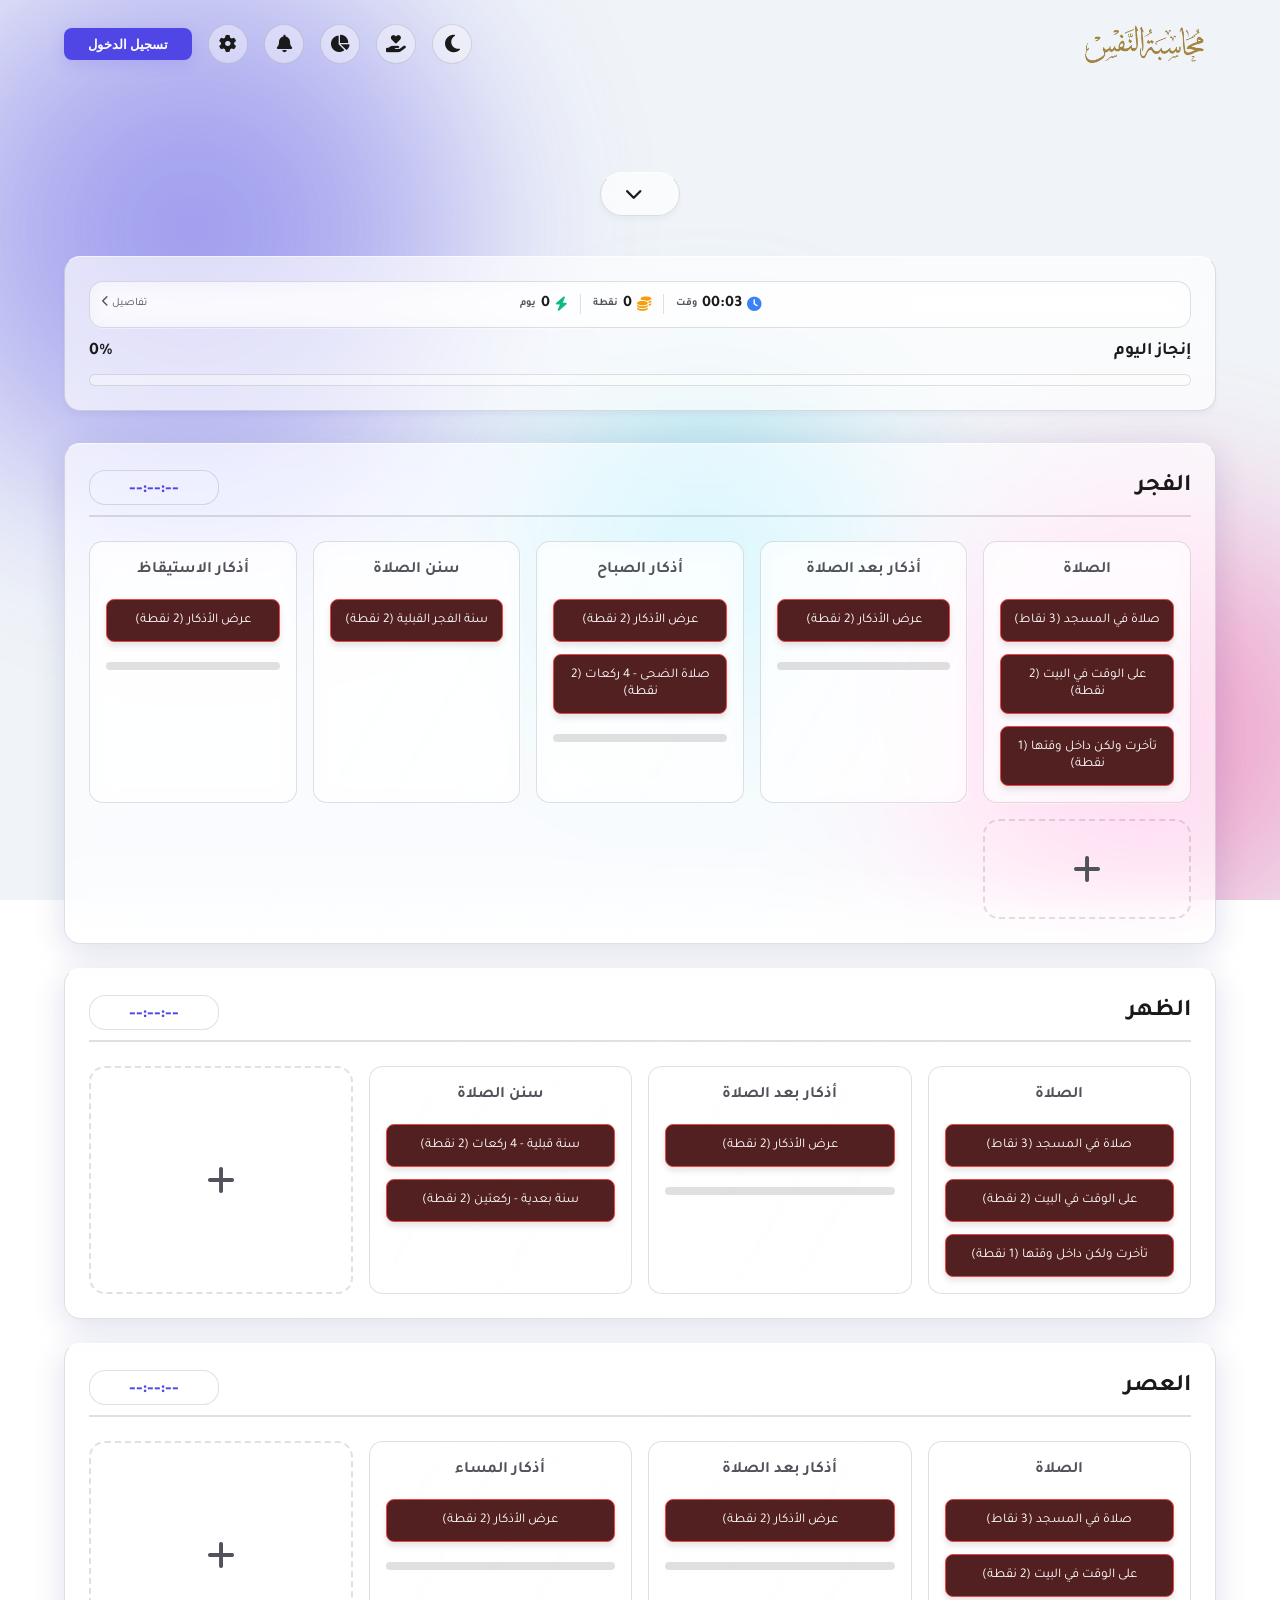
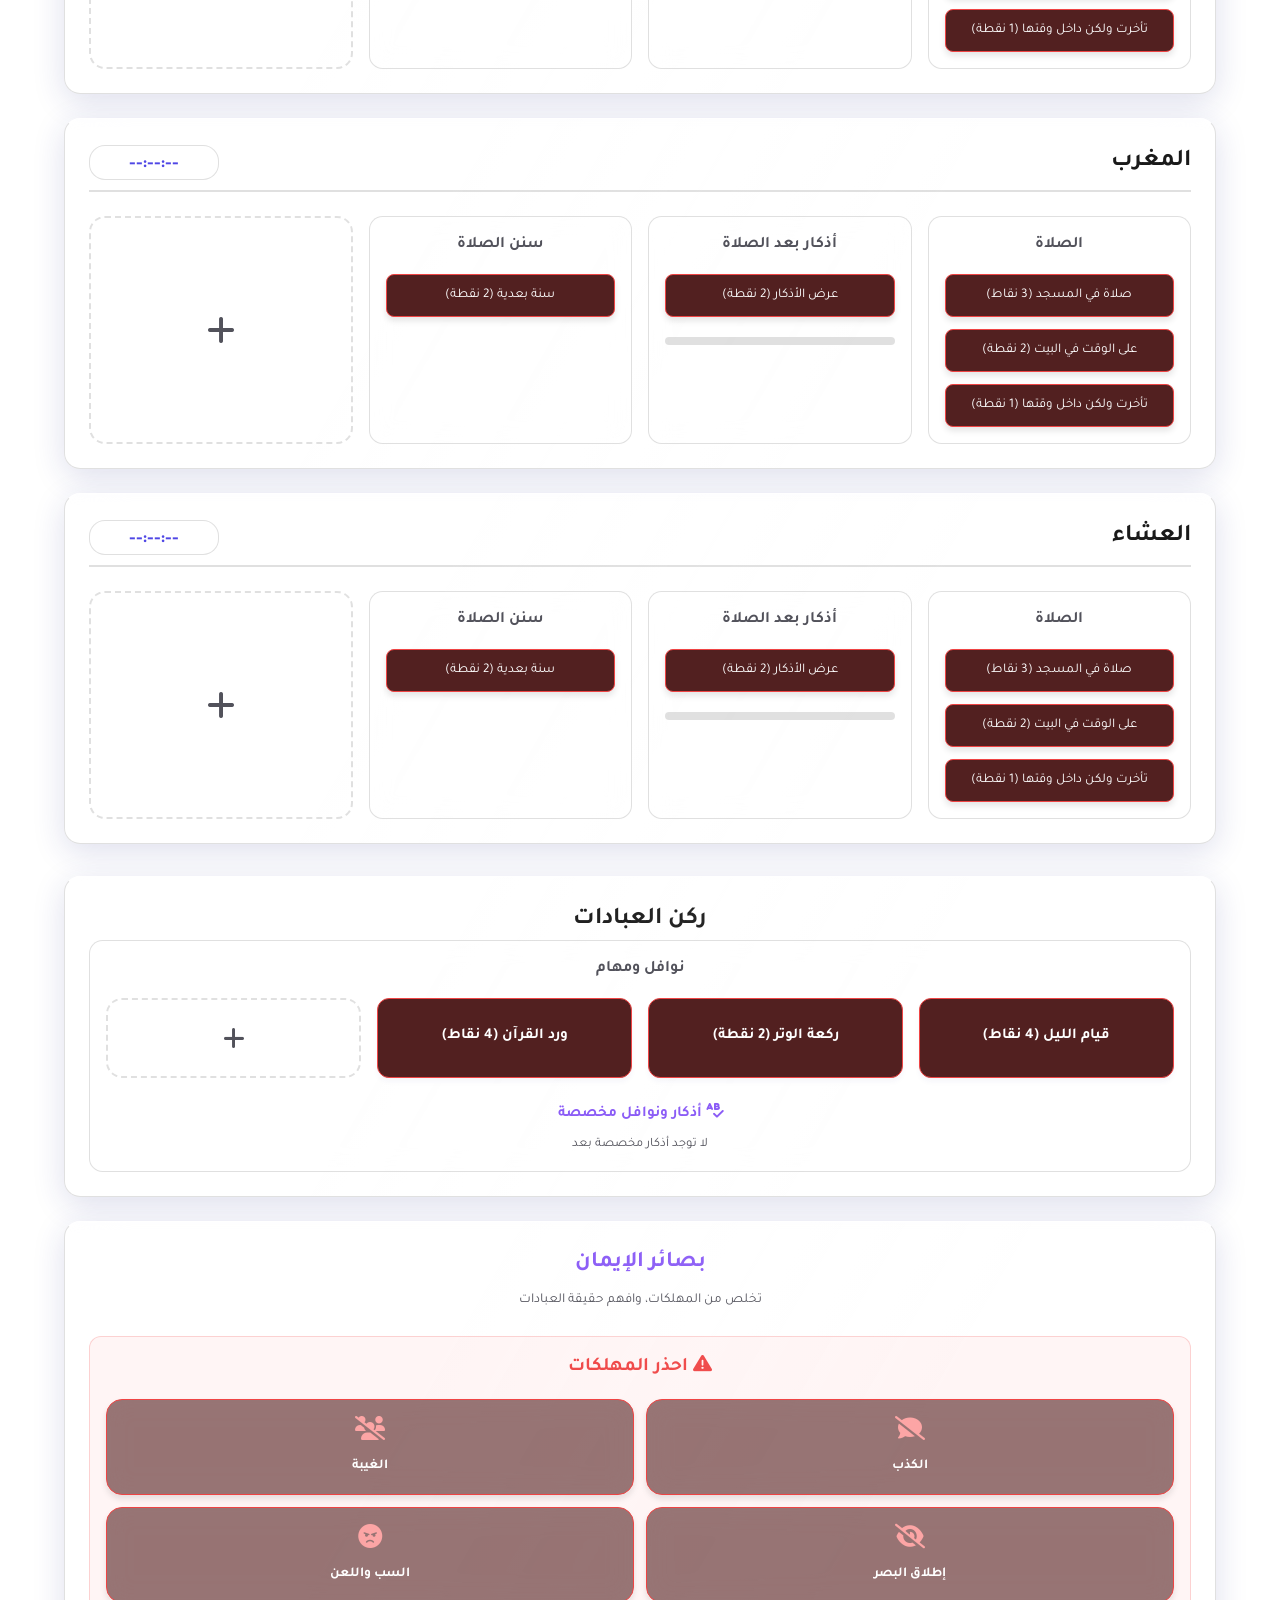
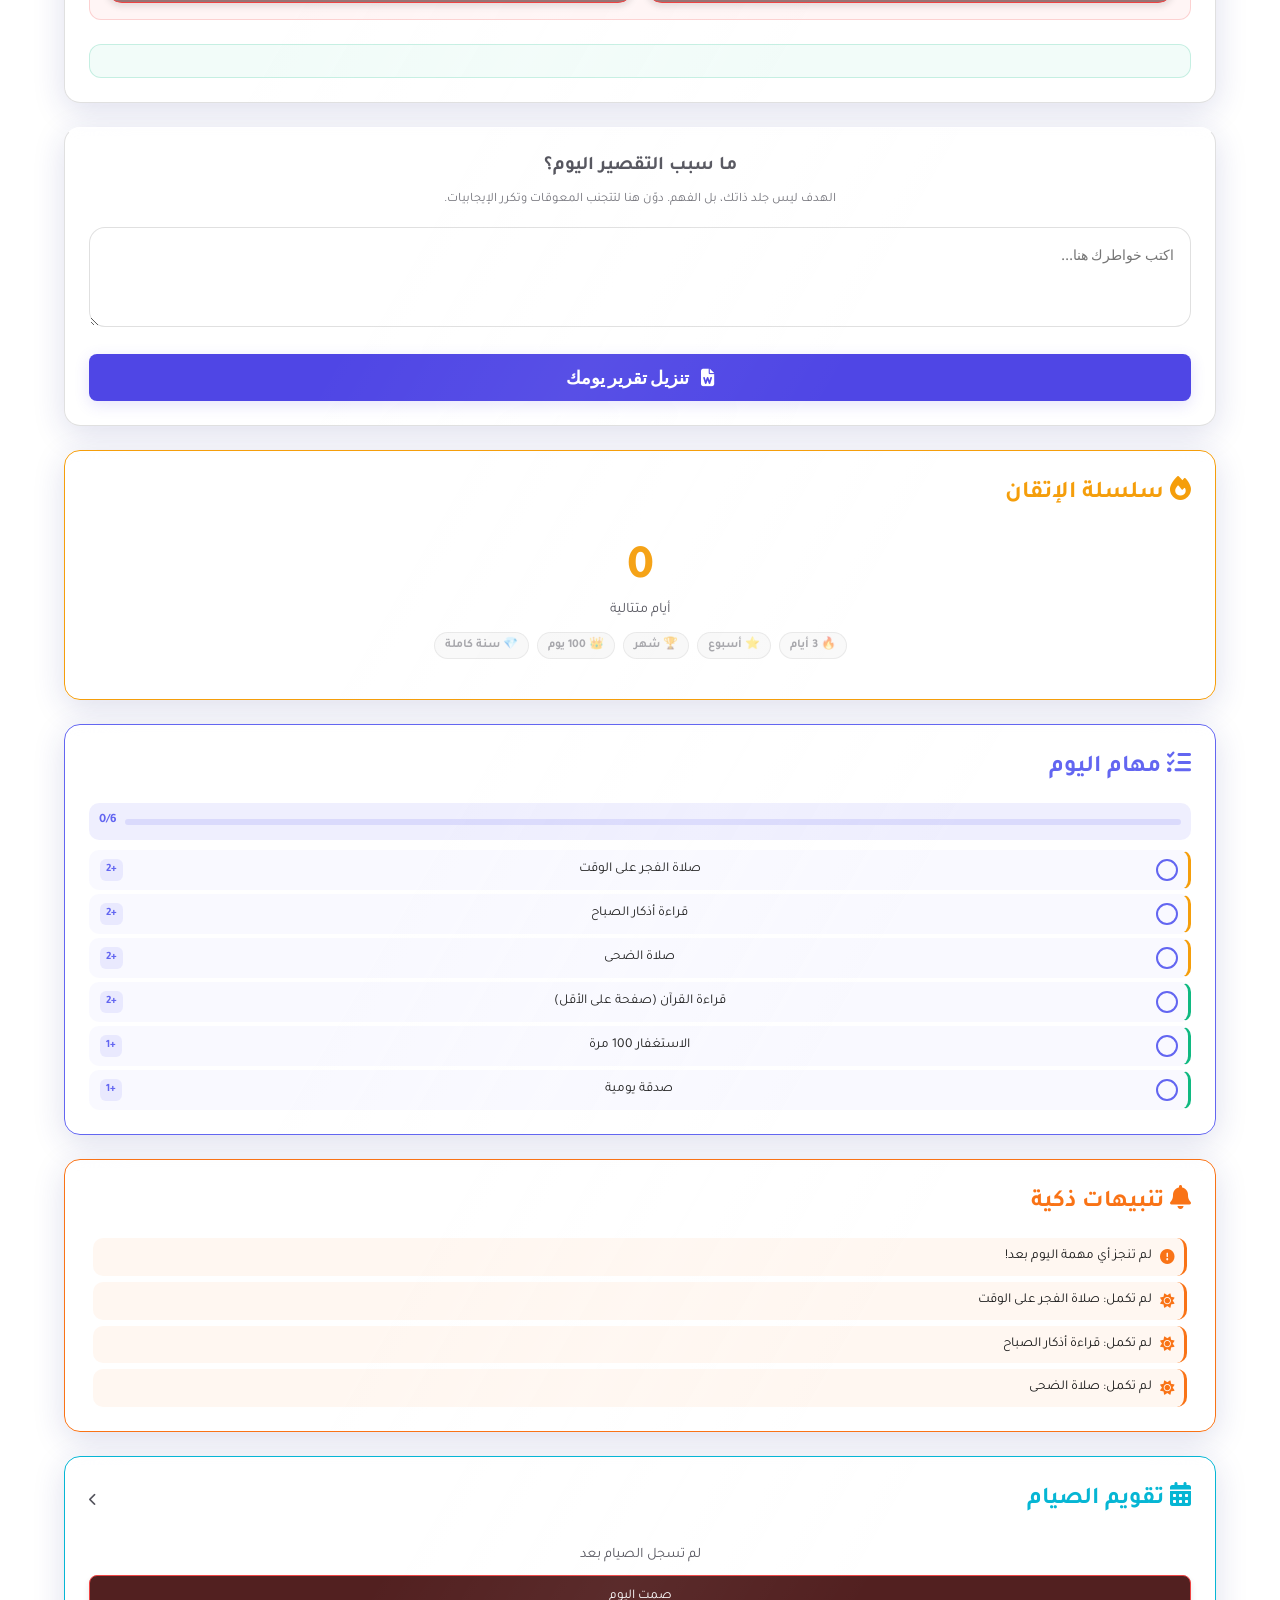
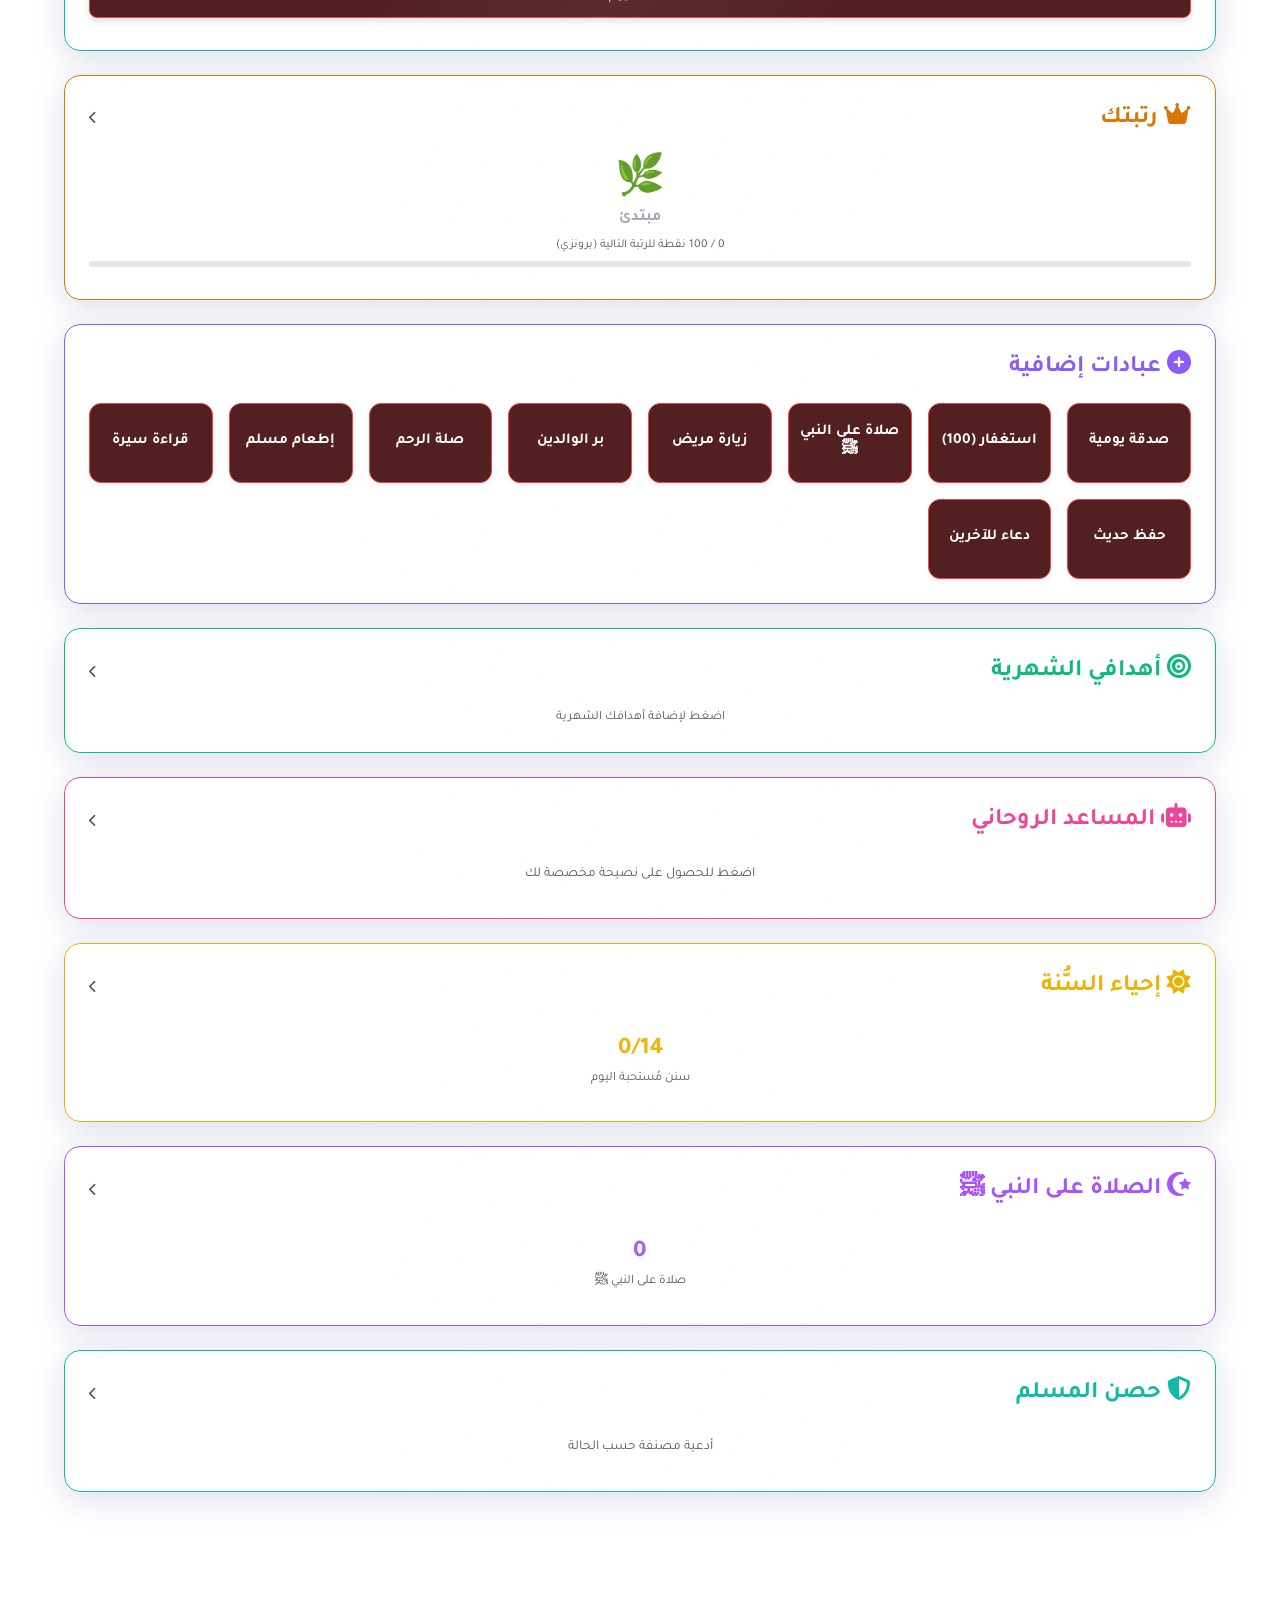
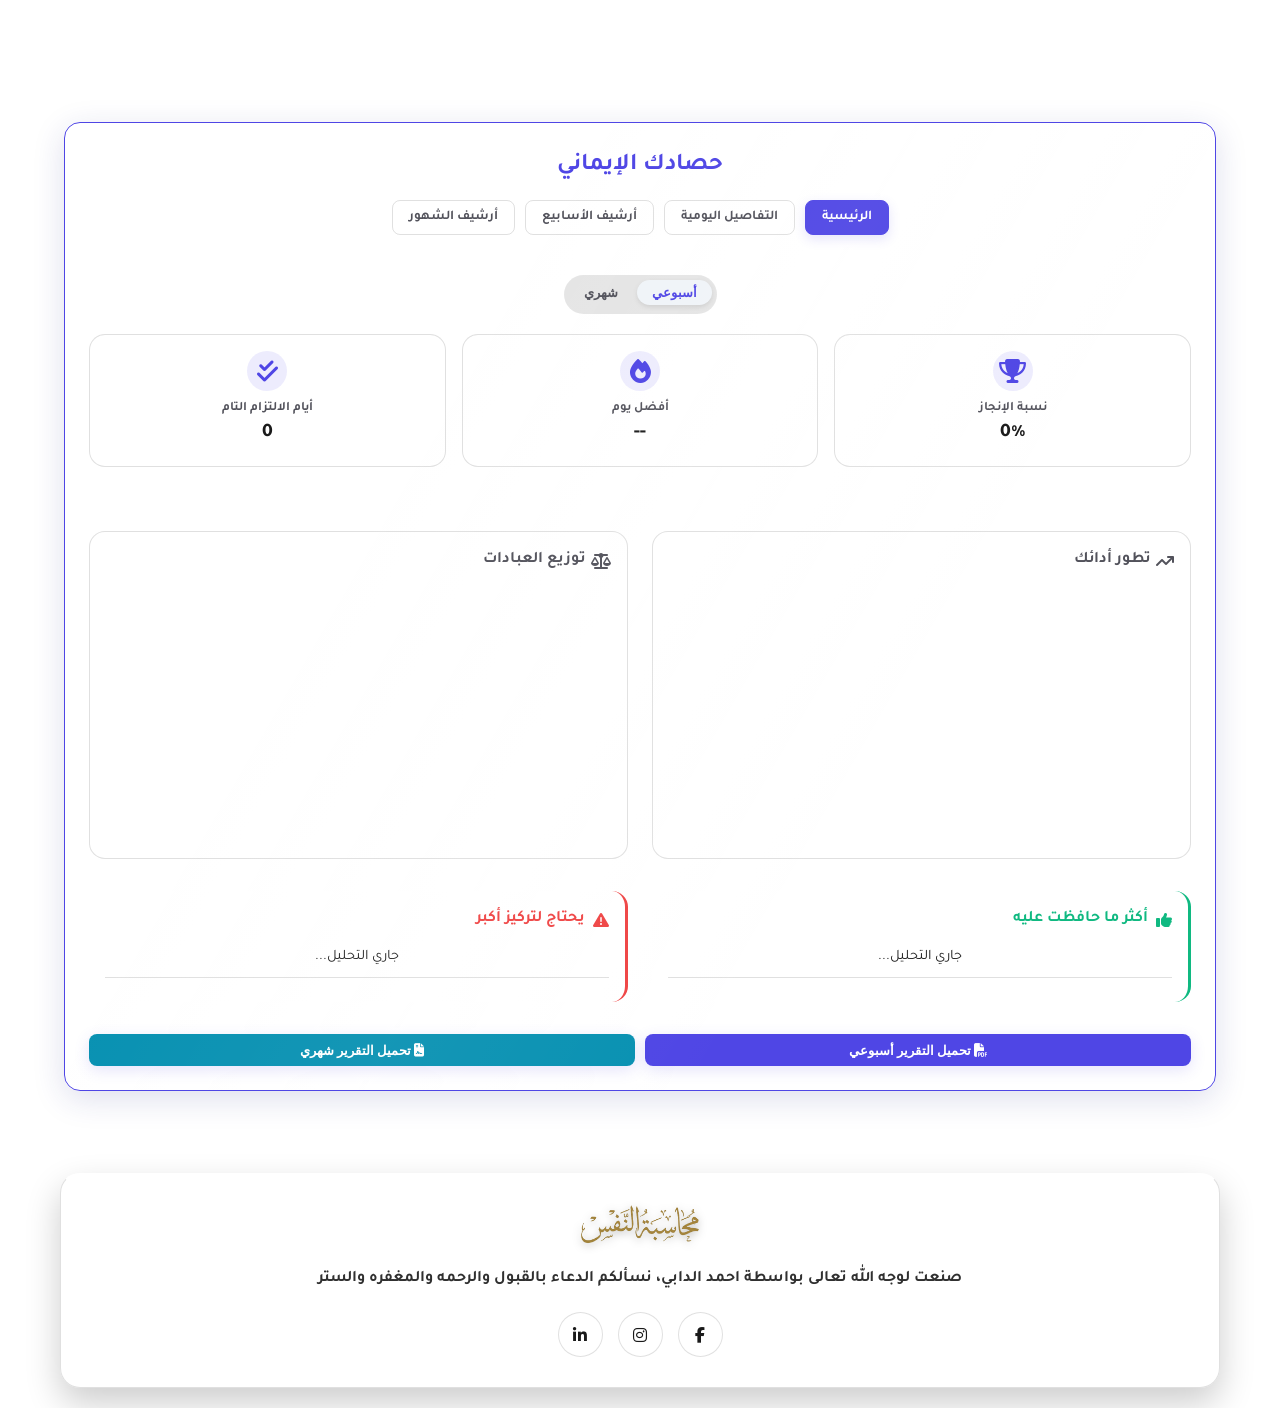
==== index.html @ d10f1cdd "alnafs" ====
<!DOCTYPE html>
<html lang="ar" dir="rtl">

<head>
  <meta charset="UTF-8">
  <meta name="viewport" content="width=device-width, initial-scale=1.0">
  <title>محاسبة النفس</title>
  <link rel="icon" type="image/png" href="logo.png">
  <link rel="preconnect" href="https://fonts.googleapis.com">
  <link rel="preconnect" href="https://fonts.gstatic.com" crossorigin>
  <link href="https://fonts.googleapis.com/css2?family=Outfit:wght@300;400;600;700&display=swap" rel="stylesheet">

  <link rel="preconnect" href="https://fonts.googleapis.com">
<link rel="preconnect" href="https://fonts.gstatic.com" crossorigin>
<link href="https://fonts.googleapis.com/css2?family=Amiri:ital,wght@0,400;0,700;1,400&family=Tajawal:wght@300;400;500;700;800&display=swap" rel="stylesheet">

  <link rel="stylesheet" href="https://cdnjs.cloudflare.com/ajax/libs/font-awesome/6.4.0/css/all.min.css">
  <link rel="stylesheet" href="style.css">
  <link href="https://unpkg.com/aos@2.3.1/dist/aos.css" rel="stylesheet">
  <script src="https://cdn.jsdelivr.net/npm/chart.js"></script>
  <link rel="manifest" href="manifest.json">
  <meta name="theme-color" content="#10b981">
  <meta name="description" content="تطبيق مجاني لمتابعة صلواتك الخمس، تسجيل أورادك اليومية، تنظيم وقتك، وتجديد نواياك من خلال إحصائيات دقيقة وتنبيهات ذكية للموبايل.">
  
  <meta name="keywords" content="محاسبة النفس, متابعة الصلوات, تطبيق إسلامي, أذكار الصباح والمساء, التقويم الهجري, ورد القرآن, قيام الليل, الخشوع في الصلاة">
  
  <meta name="robots" content="index, follow">
  
  <meta name="theme-color" content="#10b981">
  <link rel="manifest" href="manifest.json">
  <link rel="icon" type="image/png" href="logo.png">

  <meta property="og:title" content="محاسبة النفس | رفيقك اليومي للعبادات">
  <meta property="og:description" content="نظم وقتك، تابع صلواتك، وحافظ على أورادك اليومية مع تطبيق محاسبة النفس.">
  <meta property="og:image" content="رابط_صورة_اللوجو_أو_بانر_للموقع.jpg"> <meta property="og:url" content="رابط_موقعك_هنا.com">
  <meta property="og:type" content="website">
<script src="https://cdnjs.cloudflare.com/ajax/libs/html2pdf.js/0.10.1/html2pdf.bundle.min.js"></script>
</head>

<body>
  <div class="liquid-background">
    <div class="blob-global blob-g-1"></div>
    <div class="blob-global blob-g-2"></div>
    <div class="blob-global blob-g-3"></div>
  </div>

  <div id="custom-bg-layer" class="custom-bg-layer hidden"></div>
  
  <header id="main-header">
    <div class="container header-content">
      <div class="logo">
        <a href="#">
          <img src="logo.png" alt="">
        </a>
      </div>

      <div id="header-progress-container" class="header-progress-container">
            <span id="header-progress-text">0%</span>
            <div class="header-progress-bar-bg">
                <div id="header-progress-fill" class="header-progress-fill"></div>
            </div>
            <button id="header-progress-info-btn" class="header-progress-info-btn" aria-label="كيف يتم احتساب التقدم؟">
                <i class="fa-solid fa-circle-question"></i>
            </button>
            
      </div>

      <div class="header-actions">
          <button id="mobile-menu-btn" class="mobile-menu-toggle">
              <i class="fa-solid fa-ellipsis-vertical"></i>
          </button>

          <div id="action-icons" class="action-icons-wrapper">
              
              <button id="theme-toggle" aria-label="Toggle Dark Mode">
                  <i class="fa-solid fa-moon"></i>
              </button>

              <button id="dhikr-counter-btn" class="settings-btn" aria-label="عداد الذكر" onclick="openDhikrCounter()">
                  <i class="fa-solid fa-hand-holding-heart"></i>
              </button>

              <button id="analytics-btn" class="settings-btn" aria-label="الإحصائيات" onclick="scrollToAnalytics()">
                  <i class="fa-solid fa-chart-pie"></i>
              </button>

              <div class="notification-wrapper" style="position: relative;">
                  <button id="notification-btn" class="settings-btn" aria-label="Notifications">
                      <i class="fa-solid fa-bell"></i>
                      <span id="notif-badge" class="notification-badge hidden"></span>
                  </button>
                  <div id="notification-popup" class="notification-popup hidden">
                      <div class="popup-header">
                          <h4>تذكير بعبادة الغد</h4>
                          <button id="close-notif" class="close-small">&times;</button>
                      </div>
                      <div class="popup-body" id="notif-content"></div>
                  </div>
              </div>

              <button id="settings-btn" class="settings-btn" aria-label="Settings">
                  <i class="fa-solid fa-gear"></i>
              </button>

              <div class="auth-container">
                  <button id="login-btn" class="btn-primary">تسجيل الدخول</button>
                  <div id="profile-icon" class="profile-icon hidden">
                      <img src="" alt="Profile">
                  </div>
              </div>

          </div>
      </div>
    </div>


  </header>

  <main>

    <section id="bonus-section" class="container hidden" style="margin-top: 1rem; margin-bottom: 1rem;">
        <div class="bonus-card" data-aos="fade-down">
            <div class="bonus-icon">
                <i class="fa-solid fa-star"></i>
            </div>
            <div class="bonus-content">
                <h3 id="bonus-title">عبادة خاصة اليوم</h3>
                <p id="bonus-desc">وصف العبادة</p>
            </div>
            <button id="bonus-action-btn" class="task-btn bonus-btn" data-points="5">
                تمت (5+ نقاط)
            </button>
        </div>
    </section>

    <section class="accountability-section">
      <div class="container">
        <h2 id="daily-verse" class="page-title"></h2>
        <div class="date-toggle-container">
  <button id="date-toggle-btn" class="date-toggle-btn">
    <span id="current-date-display"></span>
    <i class="fa-solid fa-chevron-down"></i>
  </button>
  
  <div id="date-dropdown" class="date-dropdown hidden dual-calendar">
    
    <div class="calendar-section gregorian-section">
      <div class="month-selector">
        <button id="prev-month-g" class="month-nav-btn"><i class="fa-solid fa-chevron-right"></i></button>
        <span id="current-month-display-g"></span>
        <button id="next-month-g" class="month-nav-btn"><i class="fa-solid fa-chevron-left"></i></button>
      </div>
      <div class="days-header">
        <span>سبت</span><span>أحد</span><span>اثنين</span><span>ثلاثاء</span><span>أربعاء</span><span>خميس</span><span>جمعة</span>
      </div>
      <div id="days-grid-g" class="days-grid"></div>
    </div>

    <div class="calendar-divider"></div>

    <div class="calendar-section hijri-section">
      <div class="month-selector">
        <button id="prev-month-h" class="month-nav-btn"><i class="fa-solid fa-chevron-right"></i></button>
        <span id="current-month-display-h"></span>
        <button id="next-month-h" class="month-nav-btn"><i class="fa-solid fa-chevron-left"></i></button>
      </div>
      <div class="days-header">
        <span>سبت</span><span>أحد</span><span>اثنين</span><span>ثلاثاء</span><span>أربعاء</span><span>خميس</span><span>جمعة</span>
      </div>
      <div id="days-grid-h" class="days-grid"></div>
    </div>

  </div>
</div>

        <div class="global-progress-container" style="margin-top: 0.5rem;">
          <div class="points-summary-bar" id="points-summary-bar" onclick="openPointsDetailModal()" style="cursor:pointer;">
            <div class="points-summary-item" id="time-tracker-display">
              <i class="fa-solid fa-clock" style="color: #3b82f6;"></i>
              <span id="time-spent-value">00:00</span>
              <span style="font-size:0.65rem;color:var(--text-secondary);">وقت</span>
            </div>
            <div class="points-summary-divider"></div>
            <div class="points-summary-item">
              <i class="fa-solid fa-coins" style="color: #f59e0b;"></i>
              <span id="total-points-value">0</span>
              <span style="font-size:0.65rem;color:var(--text-secondary);">نقطة</span>
            </div>
            <div class="points-summary-divider"></div>
            <div class="points-summary-item">
              <i class="fa-solid fa-bolt" style="color: #10b981;"></i>
              <span id="streak-days-value">0</span>
              <span style="font-size:0.65rem;color:var(--text-secondary);">يوم</span>
            </div>
            <div style="position:absolute;left:12px;top:50%;transform:translateY(-50%);font-size:0.7rem;color:var(--text-secondary);">تفاصيل <i class="fa-solid fa-chevron-left"></i></div>
          </div>
          <div class="progress-label">
            <span>إنجاز اليوم</span>
            <span id="total-score">0%</span>
          </div>
          <div class="progress-track">
            <div id="global-progress-bar" class="progress-fill" style="width: 0%"></div>
          </div>
        </div>
        <!-- Settings -->
        <div id="setup-modal" class="modal-overlay hidden" style="z-index: 3000;">
          <div class="liquid-modal">
              <div class="modal-header">
                  <h3>إعداد حسابك</h3>
                  <button id="close-setup-modal" class="close-small" aria-label="إغلاق">&times;</button>
              </div>
              <div class="modal-body">
                  <p style="margin-bottom: 1rem; color: var(--text-secondary); font-size: 0.9rem;">لنخصص التجربة لك، نحتاج لبعض البيانات.</p>

                  <div class="form-group">
                      <label>تخطيط الصفحة وشكل العرض</label>
                      <div id="layout-mode-toggle" class="layout-mode-toggle" style="display: grid; grid-template-columns: repeat(auto-fit, minmax(130px, 1fr)); gap: 10px;">
                          <button type="button" class="layout-mode-btn active" data-mode="classic">
                              <i class="fa-solid fa-bars"></i> طولي (عادي)
                          </button>
                          <button type="button" class="layout-mode-btn" data-mode="sidebar">
                              <i class="fa-solid fa-table-columns"></i> جانبي (عمودين)
                          </button>
                          <button type="button" class="layout-mode-btn" data-mode="grid">
                              <i class="fa-solid fa-table-cells"></i> شبكي (Grid)
                          </button>
                      </div>
                      <p style="font-size: 0.8rem; color: var(--text-secondary); margin-top: 5px;">
                          اختر التخطيط الأنسب لشاشتك لمتابعة صلواتك وعباداتك براحة.
                      </p>
                  </div>
                  <hr style="border-color: var(--glass-border); margin: 1.5rem 0;">

                  <div class="form-group">
                      <label>الاسم </label>
                      <input type="text" id="setup-name" placeholder="الاسم الذي تود أن نناديك به">
                  </div>

                  <div class="form-group">
                      <label>الجنس (لتخصيص الأحكام الفقهية)</label>
                      <select id="setup-gender" class="glass-input">
                          <option value="male">ذكر</option>
                          <option value="female">أنثى</option>
                      </select>
                  </div>

                  <div class="form-group">
                      <label>الورد القرآني اليومي المستهدف</label>
                      <input type="text" id="setup-quran-goal" placeholder="مثال: جزء، ربعين، صفحة...">
                  </div>

                  <div class="form-group">
                      <label>الموقع الجغرافي (لمواقيت الصلاة)</label>
                      <div style="display:flex; flex-direction:column; gap:8px;">
                          <button id="get-location-btn" class="task-btn toggle-btn" style="width:100%; display:flex; gap:10px; justify-content:center; align-items:center;">
                              <i class="fa-solid fa-location-dot"></i> تحديد موقعي تلقائياً (GPS)
                          </button>
                          <p style="font-size:0.75rem; color:var(--text-secondary); text-align:center;">— أو حدد يدوياً —</p>
                          <div style="display:flex; gap:6px;">
                              <input type="number" id="setup-lat" step="any" placeholder="خط العرض (lat)" class="glass-input" style="flex:1; font-size:0.85rem; padding:6px 10px;">
                              <input type="number" id="setup-lng" step="any" placeholder="خط الطول (lng)" class="glass-input" style="flex:1; font-size:0.85rem; padding:6px 10px;">
                          </div>
                          <button type="button" id="save-location-btn" class="btn-primary" style="width:100%; padding:6px; font-size:0.85rem; background:#10b981;">
                              <i class="fa-solid fa-check"></i> حفظ الموقع
                          </button>
                          <button type="button" id="set-zefta-btn" class="task-btn toggle-btn" style="width:100%; display:flex; gap:8px; justify-content:center; align-items:center; font-size:0.85rem; border-color:#f59e0b; color:#f59e0b;">
                              <i class="fa-solid fa-map-marker-alt"></i> زفتى الغربية مصر (الإعداد السريع)
                          </button>
                      </div>
                      <p id="location-status" style="font-size: 0.8rem; margin-top: 5px; color: var(--accent-color);"></p>
                  </div>

                  <div class="form-group">
                    <label>مستواك الحالي (لضبط كمية الأذكار)</label>
                    <select id="setup-level" class="glass-input">
                        <option value="3">مجتهد (الورد الكامل - كل الأذكار)</option>
                        <option value="2">متوسط (أهم الأذكار والسنن)</option>
                        <option value="1">مبتدئ (التحصين الأساسي فقط)</option>
                    </select>
                    <p style="font-size: 0.8rem; color: var(--text-secondary); margin-top: 5px;">
                        يمكنك تغيير المستوى لاحقاً مع تطور همتك.
                    </p>
                </div>
                  <hr style="border-color: var(--glass-border); margin: 1.5rem 0;">
                  <h4 style="margin-bottom: 1rem; color: var(--accent-color);"><i class="fa-solid fa-palette"></i> المظهر والخلفية</h4>

                  <div class="form-group">
                      <label>الثيمات والألوان</label>
                      <div class="theme-presets-container" id="theme-presets-container">
                          <button type="button" class="theme-preset-btn active" data-theme-id="default" style="--bg:#f0f4f8; --b1:#4f46e5; --b2:#ec4899;">الافتراضي</button>
                          <button type="button" class="theme-preset-btn" data-theme-id="mint" style="--bg:#022c22; --b1:#10b981; --b2:#34d399;">زمرد</button>
                          <button type="button" class="theme-preset-btn" data-theme-id="space" style="--bg:#09090b; --b1:#6366f1; --b2:#8b5cf6;">فضاء</button>
                      </div>
                  </div>

                  <div class="form-group">
                      <label>صورة الخلفية (اختياري)</label>
                      <div class="bg-image-options">
                          <button type="button" class="bg-img-btn active" data-img-path="none">بدون صورة</button>
                          <button type="button" class="bg-img-btn" data-img-path="images/makkah.jpg">الحرم المكي</button>
                          <button type="button" class="bg-img-btn" data-img-path="images/madinah.jpg">المسجد النبوي</button>
                          <button type="button" class="bg-img-btn" data-img-path="images/aqsa.jpg">المسجد الأقصى</button>
                          <!-- تم إزالة زر رفع الصورة من الجهاز -->
                      </div>
                      <div style="display: flex; align-items: center; gap: 10px; margin-top: 10px;">
                          <input type="checkbox" id="bg-blur-toggle" style="width: auto;">
                          <label for="bg-blur-toggle" style="margin: 0; font-size: 0.9rem;">تفعيل ضبابية الصورة (Blur)</label>
                      </div>
                  </div>
                  <hr style="border-color: var(--glass-border); margin: 1.5rem 0;">
                  <h4 style="margin-bottom: 1rem; color: var(--accent-color);"><i class="fa-solid fa-bell"></i> مواعيد التنبيهات</h4>
                  


                  <div class="form-group">
                      <label>وقت أذكار الصباح</label>
                      <input type="time" id="setup-morning-time" class="glass-input">
                  </div>

                  <div class="form-group">
                      <label>وقت أذكار المساء</label>
                      <input type="time" id="setup-evening-time" class="glass-input">
                  </div>

                  <div class="form-group">
                      <label>موعد التذكير بالورد القرآني</label>
                      <input type="time" id="setup-wird-time" class="glass-input">
                  </div>
                  <div class="form-group" style="text-align: center; margin-top: 15px;">
                      <button type="button" class="btn-primary" onclick="requestNotificationPermission()" style="width: 100%; background: #10b981;">
                          <i class="fa-solid fa-bell"></i> تفعيل الإشعارات
                      </button>
                      <p style="font-size: 0.75rem; color: var(--text-secondary); margin-top: 5px;">
                          تنويه للآيفون: يجب إضافة الموقع للشاشة الرئيسية (Add to Home Screen) لتعمل الإشعارات.
                      </p>
                  </div>
                  <hr style="border-color: var(--glass-border); margin: 1.5rem 0;">
                  <h4 style="margin-bottom: 1rem; color: var(--accent-color);"><i class="fa-solid fa-clock"></i> التوقيت</h4>
                  <div class="form-group">
                      <div style="display: flex; align-items: center; justify-content: space-between; gap: 10px;">
                          <div>
                              <label style="margin: 0;">التوقيت الصيفي (+3)</label>
                              <p style="font-size: 0.75rem; color: var(--text-secondary); margin: 2px 0 0;">الوقت الحالي: <strong id="dst-current-time"></strong></p>
                          </div>
                          <label class="dst-toggle-switch">
                              <input type="checkbox" id="dst-toggle" onchange="toggleDST(this.checked)">
                              <span class="dst-toggle-slider"></span>
                          </label>
                      </div>
                  </div>
              </div>
              <div class="modal-footer">
                  <button id="save-setup-btn" class="btn-primary" style="width: 100%;" onclick="closeSetupAndApply()"><i class="fa-solid fa-check"></i> تم</button>
              </div>
          </div>
      </div>

        <div id="main-layout-wrapper" class="main-layout-wrapper">
          
          <div id="app-main-column" class="main-column">
            <div class="prayers-container" id="prayers-container-wrapper">

              <div class="prayer-item" id="fajr-card" data-aos="fade-up">
                <div class="prayer-header-wrapper">
                  <span class="prayer-name">الفجر</span>
                  <span class="prayer-timer" id="timer-fajr">--:--:--</span>
                </div>
                <div class="prayer-content-grid">
                  <div class="task-box">
                    <h4 class="box-title">الصلاة</h4>
                    <button class="task-btn prayer-btn" data-type="mosque" data-points="3">صلاة في المسجد (3 نقاط)</button>
                    <button class="task-btn prayer-btn" data-points="2">على الوقت في البيت (2 نقطة)</button>
                    <button class="task-btn prayer-btn" data-points="1">تأخرت ولكن داخل وقتها (1 نقطة)</button>
                  </div>
                  <div class="task-box">
                    <h4 class="box-title">أذكار بعد الصلاة</h4>
                    <button class="task-btn action-btn" onclick="openAdhkar('post_fajr')">عرض الأذكار (2 نقطة)</button>
                    <div class="adhkar-progress-track">
                      <div class="adhkar-progress-fill" id="progress-post_fajr" style="width: 0%"></div>
                    </div>
                  </div>
                  <div class="task-box">
                    <h4 class="box-title">أذكار الصباح</h4>
                    <button class="task-btn action-btn" onclick="openAdhkar('morning')">عرض الأذكار (2 نقطة)</button>
                    <button class="task-btn toggle-btn" data-points="2">صلاة الضحى - 4 ركعات (2 نقطة)</button>
                    <div class="adhkar-progress-track">
                      <div class="adhkar-progress-fill" id="progress-morning" style="width: 0%"></div>
                    </div>
                  </div>
                  <div class="task-box">
                    <h4 class="box-title">سنن الصلاة</h4>
                    <button class="task-btn toggle-btn" data-points="2">سنة الفجر القبلية (2 نقطة)</button>
                  </div>
                  <div class="task-box">
                    <h4 class="box-title">أذكار الاستيقاظ</h4>
                    <button class="task-btn action-btn" onclick="openAdhkar('wakeup')">عرض الأذكار (2 نقطة)</button>
                    <div class="adhkar-progress-track">
                      <div class="adhkar-progress-fill" id="progress-wakeup" style="width: 0%"></div>
                    </div>
                  </div>
                  <button class="add-prayer-extra-btn" data-prayer="fajr">
                    <i class="fa-solid fa-plus"></i>
                  </button>
                </div>
              </div>

              <div class="prayer-item" id="dhuhr-card" data-aos="fade-up">
                <div class="prayer-header-wrapper">
                  <span class="prayer-name">الظهر</span>
                  <span class="prayer-timer" id="timer-dhuhr">--:--:--</span>
                </div>
                <div class="prayer-content-grid">
                  <div class="task-box">
                    <h4 class="box-title">الصلاة</h4>
                    <button class="task-btn prayer-btn" data-type="mosque" data-points="3">صلاة في المسجد (3 نقاط)</button>
                    <button class="task-btn prayer-btn" data-points="2">على الوقت في البيت (2 نقطة)</button>
                    <button class="task-btn prayer-btn" data-points="1">تأخرت ولكن داخل وقتها (1 نقطة)</button>
                  </div>
                  <div class="task-box">
                    <h4 class="box-title">أذكار بعد الصلاة</h4>
                    <button class="task-btn action-btn" onclick="openAdhkar('post_dhuhr')">عرض الأذكار (2 نقطة)</button>
                    <div class="adhkar-progress-track">
                      <div class="adhkar-progress-fill" id="progress-post_dhuhr" style="width: 0%"></div>
                    </div>
                  </div>
                  <div class="task-box">
                    <h4 class="box-title">سنن الصلاة</h4>
                    <button class="task-btn toggle-btn" data-points="2">سنة قبلية - 4 ركعات (2 نقطة)</button>
                    <button class="task-btn toggle-btn" data-points="2">سنة بعدية - ركعتين (2 نقطة)</button>
                  </div>
                  <button class="add-prayer-extra-btn" data-prayer="dhuhr">
                    <i class="fa-solid fa-plus"></i>
                  </button>
                </div>
              </div>

              <div class="prayer-item" id="asr-card" data-aos="fade-up">
                <div class="prayer-header-wrapper">
                  <span class="prayer-name">العصر</span>
                  <span class="prayer-timer" id="timer-asr">--:--:--</span>
                </div>            
                <div class="prayer-content-grid">
                  <div class="task-box">
                    <h4 class="box-title">الصلاة</h4>
                    <button class="task-btn prayer-btn" data-type="mosque" data-points="3">صلاة في المسجد (3 نقاط)</button>
                    <button class="task-btn prayer-btn" data-points="2">على الوقت في البيت (2 نقطة)</button>
                    <button class="task-btn prayer-btn" data-points="1">تأخرت ولكن داخل وقتها (1 نقطة)</button>
                  </div>
                  <div class="task-box">
                    <h4 class="box-title">أذكار بعد الصلاة</h4>
                    <button class="task-btn action-btn" onclick="openAdhkar('post_asr')">عرض الأذكار (2 نقطة)</button>
                    <div class="adhkar-progress-track">
                      <div class="adhkar-progress-fill" id="progress-post_asr" style="width: 0%"></div>
                    </div>
                  </div>
                  <div class="task-box">
                    <h4 class="box-title">أذكار المساء</h4>
                    <button class="task-btn action-btn" onclick="openAdhkar('evening')">عرض الأذكار (2 نقطة)</button>
                    <div class="adhkar-progress-track">
                      <div class="adhkar-progress-fill" id="progress-evening" style="width: 0%"></div>
                    </div>
                  </div>
                  <button class="add-prayer-extra-btn" data-prayer="asr">
                    <i class="fa-solid fa-plus"></i>
                  </button>
                </div>
              </div>

              <div class="prayer-item" id="maghrib-card" data-aos="fade-up">
                <div class="prayer-header-wrapper">
                  <span class="prayer-name">المغرب</span>
                  <span class="prayer-timer" id="timer-maghrib">--:--:--</span>
                </div>  
                <div class="prayer-content-grid">
                  <div class="task-box">
                    <h4 class="box-title">الصلاة</h4>
                    <button class="task-btn prayer-btn" data-type="mosque" data-points="3">صلاة في المسجد (3 نقاط)</button>
                    <button class="task-btn prayer-btn" data-points="2">على الوقت في البيت (2 نقطة)</button>
                    <button class="task-btn prayer-btn" data-points="1">تأخرت ولكن داخل وقتها (1 نقطة)</button>
                  </div>
                  <div class="task-box">
                    <h4 class="box-title">أذكار بعد الصلاة</h4>
                    <button class="task-btn action-btn" onclick="openAdhkar('post_maghrib')">عرض الأذكار (2 نقطة)</button>
                    <div class="adhkar-progress-track">
                      <div class="adhkar-progress-fill" id="progress-post_maghrib" style="width: 0%"></div>
                    </div>
                  </div>
                  <div class="task-box">
                    <h4 class="box-title">سنن الصلاة</h4>
                    <button class="task-btn toggle-btn" data-points="2">سنة بعدية (2 نقطة)</button>
                  </div>
                  <button class="add-prayer-extra-btn" data-prayer="maghrib">
                    <i class="fa-solid fa-plus"></i>
                  </button>
                </div>
              </div>

              <div class="prayer-item" id="isha-card" data-aos="fade-up">
                <div class="prayer-header-wrapper">
                  <span class="prayer-name">العشاء</span>
                  <span class="prayer-timer" id="timer-isha">--:--:--</span>
                </div>  
                <div class="prayer-content-grid">
                  <div class="task-box">
                    <h4 class="box-title">الصلاة</h4>
                    <button class="task-btn prayer-btn" data-type="mosque" data-points="3">صلاة في المسجد (3 نقاط)</button>
                    <button class="task-btn prayer-btn" data-points="2">على الوقت في البيت (2 نقطة)</button>
                    <button class="task-btn prayer-btn" data-points="1">تأخرت ولكن داخل وقتها (1 نقطة)</button>
                  </div>
                  <div class="task-box">
                    <h4 class="box-title">أذكار بعد الصلاة</h4>
                    <button class="task-btn action-btn" onclick="openAdhkar('post_isha')">عرض الأذكار (2 نقطة)</button>
                    <div class="adhkar-progress-track">
                      <div class="adhkar-progress-fill" id="progress-post_isha" style="width: 0%"></div>
                    </div>
                  </div>
                  <div class="task-box">
                    <h4 class="box-title">سنن الصلاة</h4>
                    <button class="task-btn toggle-btn" data-points="2">سنة بعدية (2 نقطة)</button>
                  </div>
                  <button class="add-prayer-extra-btn" data-prayer="isha">
                    <i class="fa-solid fa-plus"></i>
                  </button>
                </div>
              </div>

            </div>
          </div>

          <div id="app-sidebar-column" class="sidebar-column">
            
            <div class="prayer-item" id="ibadat-card-sidebar" data-aos="fade-up">
              <span class="prayer-name">ركن العبادات</span>
              <div class="prayer-content-grid">
                <div class="task-box full-width-box" style="width: 100%;">
                  <h4 class="box-title">نوافل ومهام</h4>
                  <div class="ibadat-grid" id="ibadat-grid">
                    <div class="ibada-box" data-id="qiyam" data-points="4">
                      <h3 class="ibada-title">قيام الليل (4 نقاط)</h3>
                      <div class="ibada-status"></div>
                    </div>
                    <div class="ibada-box" data-id="witr" data-points="2">
                      <h3 class="ibada-title">ركعة الوتر (2 نقطة)</h3>
                      <div class="ibada-status"></div>
                    </div>
                    <div class="ibada-box" data-id="quran" data-points="4">
                      <h3 class="ibada-title">ورد القرآن (4 نقاط)</h3>
                      <div class="ibada-status"></div>
                    </div>
                    <button id="add-worship-btn" class="add-worship-btn">
                      <i class="fa-solid fa-plus"></i>
                    </button>
                  </div>
                  <div style="margin-top: 12px;">
                    <h4 class="box-title" style="font-size: 0.95rem; margin-bottom: 8px; color: #8b5cf6;"><i class="fa-solid fa-spell-check"></i> أذكار ونوافل مخصصة</h4>
                    <div id="custom-dhikr-list"></div>
                  </div>
                </div>
              </div>
            </div>

            <div class="prayer-item" id="knowledge-card-sidebar" data-aos="fade-up">
              <div class="prayer-header-wrapper" style="flex-direction: column; text-align: center; border-bottom: none; gap: 8px; margin-bottom: 1rem;">
                <span class="prayer-name" style="color: #8b5cf6; border: none; margin: 0; font-size: 1.4rem;">بصائر الإيمان</span>
                <p style="color: var(--text-secondary); font-size: 0.85rem;">تخلص من المهلكات، وافهم حقيقة العبادات</p>
              </div>

              <div style="background: rgba(239, 68, 68, 0.05); padding: 1rem; border-radius: 0.75rem; border: 1px solid rgba(239, 68, 68, 0.2); margin-bottom: 1.5rem;">
                <h4 class="box-title" style="color: #ef4444; margin-bottom: 0.75rem; font-size: 1.19rem;"><i class="fa-solid fa-triangle-exclamation"></i> احذر المهلكات</h4>
                <div class="warning-grid" style="grid-template-columns: repeat(2, 1fr); gap: 0.75rem;">
                  <div class="warning-box" onclick="openWarning('lying')" style="padding: 1rem 0.5rem; gap: 0.5rem;">
                    <i class="fa-solid fa-comment-slash warning-icon" style="font-size: 1.5rem;"></i>
                    <h3 class="warning-title" style="font-size: 0.85rem;">الكذب</h3>
                  </div>
                  <div class="warning-box" onclick="openWarning('backbiting')" style="padding: 1rem 0.5rem; gap: 0.5rem;">
                    <i class="fa-solid fa-users-slash warning-icon" style="font-size: 1.5rem;"></i>
                    <h3 class="warning-title" style="font-size: 0.85rem;">الغيبة</h3>
                  </div>
                  <div class="warning-box" onclick="openWarning('gazing')" style="padding: 1rem 0.5rem; gap: 0.5rem;">
                    <i class="fa-solid fa-eye-slash warning-icon" style="font-size: 1.5rem;"></i>
                    <h3 class="warning-title" style="font-size: 0.85rem;">إطلاق البصر</h3>
                  </div>
                  <div class="warning-box" onclick="openWarning('cursing')" style="padding: 1rem 0.5rem; gap: 0.5rem;">
                    <i class="fa-solid fa-face-angry warning-icon" style="font-size: 1.5rem;"></i>
                    <h3 class="warning-title" style="font-size: 0.85rem;">السب واللعن</h3>
                  </div>
                </div>
              </div>

              <div id="niyyat-section-container" style="background: rgba(16, 185, 129, 0.05); padding: 1rem; border-radius: 0.75rem; border: 1px solid rgba(16, 185, 129, 0.2);">

              </div>
            </div>

            <div class="prayer-item" id="reflection-card-sidebar" data-aos="fade-up">
              <div class="reflection-header">
                <h3 id="reflection-title" class="box-title" style="font-size: 1.2rem; margin-bottom: 0.5rem;">ما سبب التقصير اليوم؟</h3>
                <p class="reflection-hint" style="font-size: 0.8rem; margin-bottom: 1rem;">
                  الهدف ليس جلد ذاتك، بل الفهم. دوّن هنا لتتجنب المعوقات وتكرر الإيجابيات.
                </p>
              </div>
              <textarea id="reflection-input" class="glass-textarea" style="min-height: 100px; font-size: 0.9rem;" placeholder="اكتب خواطرك هنا..."></textarea>
              <button id="download-report-btn" class="btn-primary" style="width: 100%; margin-top: 1rem; padding: 0.75rem;">
                <i class="fa-solid fa-file-word"></i> تنزيل تقرير يومك
              </button>
            </div>

            <div class="prayer-item" id="streak-card-sidebar" data-aos="fade-up" style="border-color: #f59e0b;">
              <div class="prayer-header-wrapper" style="border-bottom: none; margin-bottom: 0.5rem;">
                <span class="prayer-name" style="color: #f59e0b; border:none;"><i class="fa-solid fa-fire"></i> سلسلة الإتقان</span>
              </div>
              <div id="streak-display" style="text-align: center; padding: 1rem 0;">
                <div id="streak-number" style="font-size: 3rem; font-weight: 800; color: #f59e0b; line-height: 1;">0</div>
                <div id="streak-label" style="font-size: 0.9rem; color: var(--text-secondary); margin-top: 5px;">أيام متتالية</div>
                <div id="streak-best" style="font-size: 0.8rem; color: var(--text-secondary); margin-top: 8px;"></div>
                <div id="streak-badges" style="display: flex; justify-content: center; gap: 8px; margin-top: 10px; flex-wrap: wrap;"></div>
              </div>
            </div>

            <div class="prayer-item" id="daily-todo-card-sidebar" data-aos="fade-up" style="border-color: #6366f1;">
              <div class="prayer-header-wrapper" style="border-bottom: none; margin-bottom: 0.5rem;">
                <span class="prayer-name" style="color: #6366f1; border:none;"><i class="fa-solid fa-list-check"></i> مهام اليوم</span>
              </div>
              <div id="daily-todo-container">
                <div id="daily-todo-progress" style="display: flex; align-items: center; gap: 8px; margin-bottom: 10px; padding: 8px 10px; background: rgba(99,102,241,0.1); border-radius: 10px;">
                  <div style="flex: 1; height: 6px; background: rgba(99,102,241,0.15); border-radius: 3px; overflow: hidden;">
                    <div id="daily-todo-bar" style="height: 100%; width: 0%; background: #6366f1; border-radius: 3px; transition: width 0.4s;"></div>
                  </div>
                  <span id="daily-todo-count" style="font-size: 0.8rem; color: #6366f1; font-weight: 700; white-space: nowrap;">0/0</span>
                </div>
                <div id="daily-todo-list" style="display: flex; flex-direction: column; gap: 4px;"></div>
                <div id="daily-todo-done-msg" style="display: none; text-align: center; padding: 10px; color: #10b981; font-weight: 700;">
                  <i class="fa-solid fa-circle-check"></i> أحسنت! كل المهام اكتملت
                </div>
              </div>
            </div>

            <div id="smart-reminder-card" class="prayer-item" data-aos="fade-up" style="border-color: #f97316; display: none;">
              <div class="prayer-header-wrapper" style="border-bottom: none; margin-bottom: 0.5rem;">
                <span class="prayer-name" style="color: #f97316; border:none;"><i class="fa-solid fa-bell"></i> تنبيهات ذكية</span>
              </div>
              <div id="smart-reminder-list" style="display: flex; flex-direction: column; gap: 6px; padding: 0 4px;"></div>
            </div>

            <div class="prayer-item" id="fasting-card-sidebar" data-aos="fade-up" style="border-color: #06b6d4;">
              <div class="prayer-header-wrapper" style="border-bottom: none; margin-bottom: 0.5rem; cursor: pointer;" onclick="openFastingCalendar()">
                <span class="prayer-name" style="color: #06b6d4; border:none;"><i class="fa-solid fa-calendar-days"></i> تقويم الصيام</span>
                <i class="fa-solid fa-chevron-left" style="color: var(--text-secondary); font-size: 0.8rem;"></i>
              </div>
              <div id="fasting-today-status" style="text-align: center; padding: 0.5rem 0;">
                <div id="fasting-today-text" style="font-size: 0.9rem; color: var(--text-secondary);"></div>
                <button id="fasting-today-btn" class="task-btn toggle-btn" style="margin-top: 8px; width: 100%;" onclick="event.stopPropagation(); toggleFastingToday()">صمت اليوم</button>
              </div>
            </div>

            <div class="prayer-item" id="membership-card-sidebar" data-aos="fade-up" style="border-color: #d97706; cursor: pointer;" onclick="openMembershipModal()">
              <div class="prayer-header-wrapper" style="border-bottom: none; margin-bottom: 0.5rem;">
                <span class="prayer-name" style="color: #d97706; border:none;"><i class="fa-solid fa-crown"></i> رتبتك</span>
                <i class="fa-solid fa-chevron-left" style="color: var(--text-secondary); font-size: 0.8rem;"></i>
              </div>
              <div id="membership-preview" style="text-align: center; padding: 0.5rem 0;">
                <div id="membership-rank-icon" style="font-size: 2.5rem; line-height: 1;">🌿</div>
                <div id="membership-rank-name" style="font-size: 1rem; font-weight: 700; color: var(--text-primary); margin-top: 4px;">مبتدئ</div>
                <div id="membership-progress-text" style="font-size: 0.75rem; color: var(--text-secondary); margin-top: 4px;">0 / 100 نقطة للرتبة التالية</div>
                <div style="width: 100%; height: 6px; border-radius: 3px; background: rgba(0,0,0,0.1); margin-top: 6px; overflow: hidden;">
                  <div id="membership-progress-bar" style="height: 100%; border-radius: 3px; background: #d97706; width: 0%; transition: width 0.5s;"></div>
                </div>
              </div>
            </div>

            <div class="prayer-item" id="extra-worships-card-sidebar" data-aos="fade-up" style="border-color: #8b5cf6;">
              <div class="prayer-header-wrapper" style="border-bottom: none; margin-bottom: 0.5rem;">
                <span class="prayer-name" style="color: #8b5cf6; border:none;"><i class="fa-solid fa-plus-circle"></i> عبادات إضافية</span>
              </div>
              <div class="ibadat-grid" id="extra-worships-grid">
                <div class="ibada-box extra-worship-item" data-id="charity" data-points="2" onclick="toggleExtraWorship(this)">
                  <h3 class="ibada-title">صدقة يومية</h3>
                  <div class="ibada-status"></div>
                </div>
                <div class="ibada-box extra-worship-item" data-id="istighfar" data-points="2" onclick="toggleExtraWorship(this)">
                  <h3 class="ibada-title">استغفار (100)</h3>
                  <div class="ibada-status"></div>
                </div>
                <div class="ibada-box extra-worship-item" data-id="salawat" data-points="2" onclick="toggleExtraWorship(this)">
                  <h3 class="ibada-title">صلاة على النبي ﷺ</h3>
                  <div class="ibada-status"></div>
                </div>
                <div class="ibada-box extra-worship-item" data-id="visiting" data-points="3" onclick="toggleExtraWorship(this)">
                  <h3 class="ibada-title">زيارة مريض</h3>
                  <div class="ibada-status"></div>
                </div>
                <div class="ibada-box extra-worship-item" data-id="parents" data-points="3" onclick="toggleExtraWorship(this)">
                  <h3 class="ibada-title">بر الوالدين</h3>
                  <div class="ibada-status"></div>
                </div>
                <div class="ibada-box extra-worship-item" data-id="relatives" data-points="2" onclick="toggleExtraWorship(this)">
                  <h3 class="ibada-title">صلة الرحم</h3>
                  <div class="ibada-status"></div>
                </div>
                <div class="ibada-box extra-worship-item" data-id="feeding" data-points="3" onclick="toggleExtraWorship(this)">
                  <h3 class="ibada-title">إطعام مسلم</h3>
                  <div class="ibada-status"></div>
                </div>
                <div class="ibada-box extra-worship-item" data-id="seerah" data-points="2" onclick="toggleExtraWorship(this)">
                  <h3 class="ibada-title">قراءة سيرة</h3>
                  <div class="ibada-status"></div>
                </div>
                <div class="ibada-box extra-worship-item" data-id="hadith" data-points="2" onclick="toggleExtraWorship(this)">
                  <h3 class="ibada-title">حفظ حديث</h3>
                  <div class="ibada-status"></div>
                </div>
                <div class="ibada-box extra-worship-item" data-id="dua_others" data-points="1" onclick="toggleExtraWorship(this)">
                  <h3 class="ibada-title">دعاء للآخرين</h3>
                  <div class="ibada-status"></div>
                </div>
              </div>
            </div>

            <div class="prayer-item" id="goals-card-sidebar" data-aos="fade-up" style="border-color: #10b981;">
              <div class="prayer-header-wrapper" style="border-bottom: none; margin-bottom: 0.5rem; cursor: pointer;" onclick="openGoalsModal()">
                <span class="prayer-name" style="color: #10b981; border:none;"><i class="fa-solid fa-bullseye"></i> أهدافي الشهرية</span>
                <i class="fa-solid fa-chevron-left" style="color: var(--text-secondary); font-size: 0.8rem;"></i>
              </div>
              <div id="goals-preview"></div>
            </div>

            <div class="prayer-item" id="assistant-card-sidebar" data-aos="fade-up" style="border-color: #ec4899;">
              <div class="prayer-header-wrapper" style="border-bottom: none; margin-bottom: 0.5rem; cursor: pointer;" onclick="openAssistantModal()">
                <span class="prayer-name" style="color: #ec4899; border:none;"><i class="fa-solid fa-robot"></i> المساعد الروحاني</span>
                <i class="fa-solid fa-chevron-left" style="color: var(--text-secondary); font-size: 0.8rem;"></i>
              </div>
              <div id="assistant-preview" style="text-align: center; padding: 0.5rem 0; font-size: 0.85rem; color: var(--text-secondary);">
                اضغط للحصول على نصيحة مخصصة لك
              </div>
            </div>

            <div class="prayer-item" id="sunnah-card-sidebar" data-aos="fade-up" style="border-color: #eab308;">
              <div class="prayer-header-wrapper" style="border-bottom: none; margin-bottom: 0.5rem; cursor: pointer;" onclick="openSunnahModal()">
                <span class="prayer-name" style="color: #eab308; border:none;"><i class="fa-solid fa-sun"></i> إحياء السُّنة</span>
                <i class="fa-solid fa-chevron-left" style="color: var(--text-secondary); font-size: 0.8rem;"></i>
              </div>
              <div id="sunnah-preview" style="text-align: center; padding: 0.5rem 0;">
                <div id="sunnah-today-count" style="font-size: 1.5rem; font-weight: 800; color: #eab308;">0/5</div>
                <div style="font-size: 0.8rem; color: var(--text-secondary);">سنن مُستحبة اليوم</div>
              </div>
            </div>

            <div class="prayer-item" id="salawat-card-sidebar" data-aos="fade-up" style="border-color: #a855f7;">
              <div class="prayer-header-wrapper" style="border-bottom: none; margin-bottom: 0.5rem; cursor: pointer;" onclick="openSalawatModal()">
                <span class="prayer-name" style="color: #a855f7; border:none;"><i class="fa-solid fa-star-and-crescent"></i> الصلاة على النبي ﷺ</span>
                <i class="fa-solid fa-chevron-left" style="color: var(--text-secondary); font-size: 0.8rem;"></i>
              </div>
              <div style="text-align: center; padding: 0.5rem 0;">
                <div id="salawat-total-display" style="font-size: 1.5rem; font-weight: 800; color: #a855f7;">0</div>
                <div style="font-size: 0.8rem; color: var(--text-secondary);">صلاة على النبي ﷺ</div>
              </div>
            </div>

            <div class="prayer-item" id="hisn-card-sidebar" data-aos="fade-up" style="border-color: #14b8a6;">
              <div class="prayer-header-wrapper" style="border-bottom: none; margin-bottom: 0.5rem; cursor: pointer;" onclick="openHisnModal()">
                <span class="prayer-name" style="color: #14b8a6; border:none;"><i class="fa-solid fa-shield-halved"></i> حصن المسلم</span>
                <i class="fa-solid fa-chevron-left" style="color: var(--text-secondary); font-size: 0.8rem;"></i>
              </div>
              <div style="text-align: center; padding: 0.5rem 0; font-size: 0.85rem; color: var(--text-secondary);">
                أدعية مصنفة حسب الحالة
              </div>
            </div>

            <div class="prayer-item" id="stats-card-sidebar" data-aos="fade-up" style="border-color: #f472b6;">
              <div class="prayer-header-wrapper" style="border-bottom: none; margin-bottom: 0.5rem; cursor: pointer;" onclick="openStatsModal()">
                <span class="prayer-name" style="color: #f472b6; border:none;"><i class="fa-solid fa-chart-simple"></i> إحصائياتي</span>
                <i class="fa-solid fa-chevron-left" style="color: var(--text-secondary); font-size: 0.8rem;"></i>
              </div>
              <div id="stats-preview" style="text-align: center; padding: 0.5rem 0;">
                <div style="font-size: 0.85rem; color: var(--text-secondary);">اضغط لعرض مقارنة أداءك</div>
              </div>
            </div>

          </div>
        </div>

      </div>
    </section>

    <!-- <section class="ibadat-section" data-aos="fade-up">
      <div class="container">
        <div class="prayer-item">
          <span class="prayer-name">ركن العبادات</span>
          <div class="prayer-content-grid">
            <div class="task-box full-width-box">
              <h4 class="box-title">نوافل ومهام</h4>
              <div class="ibadat-grid" id="ibadat-grid">
                <div class="ibada-box" data-id="qiyam" data-points="4">
                  <h3 class="ibada-title">قيام الليل (4 نقاط)</h3>
                  <div class="ibada-status"></div>
                </div>
                <div class="ibada-box" data-id="witr" data-points="2">
                  <h3 class="ibada-title">ركعة الوتر (2 نقطة)</h3>
                  <div class="ibada-status"></div>
                </div>
                <div class="ibada-box" data-id="quran" data-points="4">
                  <h3 class="ibada-title">ورد القرآن - ربعين (4 نقاط)</h3>
                  <div class="ibada-status"></div>
                </div>
                <button id="add-worship-btn" class="add-worship-btn">
                  <i class="fa-solid fa-plus"></i>
                </button>
              </div>
            </div>
          </div>
        </div>
      </div>
    </section> -->
  </main>

  <div id="add-worship-modal" class="modal-overlay hidden">
    <div class="liquid-modal">
      <div class="modal-header">
        <h3>إضافة عبادة / ذكر جديد</h3>
        <button id="close-worship-modal" class="close-btn">&times;</button>
      </div>
      <div class="modal-body">
        <div class="form-group">
          <label>نوع الإضافة</label>
          <div style="display: flex; gap: 8px; margin-bottom: 12px;">
            <button id="add-type-ibadah" class="btn-primary" style="flex:1; background:#10b981; padding:8px;">عبادة / نافلة</button>
            <button id="add-type-dhikr" class="btn-primary" style="flex:1; background:#8b5cf6; padding:8px;">ذكر مخصص</button>
          </div>
        </div>
        <div class="form-group">
          <label for="worship-name">الاسم / نص الذكر</label>
          <input type="text" id="worship-name" placeholder="مثال: صلاة الضحى / سبحان الله وبحمده">
        </div>
        <div class="form-group">
          <label for="worship-time">الوقت / ملاحظة (اختياري)</label>
          <input type="text" id="worship-time" placeholder="مثال: بعد الفجر / 100 مرة">
        </div>
        <div class="form-group">
          <label for="worship-points">عدد النقاط</label>
          <select id="worship-points" class="glass-input">
            <option value="1">1 نقطة</option>
            <option value="2">2 نقطة</option>
            <option value="3">3 نقاط</option>
            <option value="4">4 نقاط</option>
            <option value="5">5 نقاط</option>
            <option value="6">6 نقاط</option>
            <option value="7">7 نقاط</option>
            <option value="8">8 نقاط</option>
            <option value="10">10 نقاط</option>
            <option value="15">15 نقطة</option>
          </select>
        </div>
      </div>
      <div class="modal-footer">
        <button id="save-worship-btn" class="btn-primary">حفظ</button>
      </div>
    </div>
  </div>

  <div id="adhkar-modal" class="adhkar-modal hidden">
    <div class="modal-content">
      <div class="modal-header">
        <h3 id="modal-title">الأذكار</h3>
        <button id="close-modal" class="close-btn">&times;</button>
      </div>
      <div id="adhkar-list" class="adhkar-list no-scrollbar"></div>
      <div class="modal-footer">
        <button id="complete-adhkar-btn" class="btn-primary">إتمام</button>
      </div>
    </div>
  </div>

  <div id="extra-prayer-modal" class="modal-overlay hidden">
    <div class="liquid-modal">
      <div class="modal-header">
        <h3>إضافة نافلة</h3>
        <button id="close-extra-modal" class="close-btn">&times;</button>
      </div>
      <div id="extra-worship-list" class="adhkar-list no-scrollbar"></div>
      <hr style="border-color: var(--glass-border); margin: 10px 0;">
      <div style="padding: 10px;">
        <p style="font-size: 0.8rem; color: var(--text-secondary); margin-bottom: 8px;"><i class="fa-solid fa-pen"></i> أو أضف نافلة مخصصة:</p>
        <div style="display: flex; gap: 6px; align-items: center;">
          <input type="text" id="custom-nawafil-name" placeholder="اسم النافلة" class="glass-input" style="flex:1; font-size:0.85rem; padding: 6px 10px;">
          <input type="number" id="custom-nawafil-points" placeholder="نقاط" min="1" max="10" value="2" class="glass-input" style="width:60px; font-size:0.85rem; padding: 6px 10px; text-align:center;">
          <button id="add-custom-nawafil-btn" class="btn-primary" style="padding: 6px 14px; font-size: 0.85rem; white-space:nowrap;">إضافة</button>
        </div>
      </div>
    </div>
  </div>

  

  <div id="warning-modal" class="modal-overlay hidden">
    <div class="liquid-modal warning-modal-content">
        <div class="modal-header">
            <h3 id="warning-modal-title" style="color: #ef4444;">عنوان التحذير</h3>
            <button id="close-warning-modal" class="close-btn">&times;</button>
        </div>
        
        <div class="modal-body warning-body">
            
            <div class="definition-box">
                <h4 class="mini-title"><i class="fa-solid fa-circle-info"></i> المفهوم:</h4>
                <p id="warning-def">هنا يظهر التعريف...</p>
            </div>

            <div class="daily-example-box">
                <h4 class="mini-title"><i class="fa-solid fa-calendar-day"></i> مثال من واقعنا (يومي):</h4>
                <p id="warning-daily-example">هنا يظهر المثال اليومي...</p>
            </div>

            <div class="quran-quote">
                <i class="fa-solid fa-book"></i>
                <p id="warning-quran"></p>
            </div>
            <div class="hadith-quote">
                <i class="fa-solid fa-scroll"></i>
                <p id="warning-hadith"></p>
            </div>

            <div class="story-section">
                <button id="btn-show-story" class="btn-primary story-btn">
                    <i class="fa-solid fa-book-open"></i> اقرأ قصة من السيرة
                </button>
                <div id="warning-story-content" class="story-content hidden">
                    <p id="story-text"></p>
                </div>
            </div>

        </div>
    </div>
</div>

  
  <section id="analytics-section" class="accountability-section" data-aos="fade-up">
    <div class="container">
      <div class="prayer-item" style="border-color: var(--accent-color);">
        
        <div class="prayer-header-wrapper" style="border-bottom: none; margin-bottom: 1rem; flex-direction: column; gap: 15px;">
          <span class="prayer-name" style="color: var(--accent-color); border:none;">حصادك الإيماني</span>
          
          <div class="tabs-container">
            <button class="tab-btn active" onclick="switchTab('main')">الرئيسية</button>
            <button class="tab-btn" onclick="switchTab('daily')">التفاصيل اليومية</button>
            <button class="tab-btn" onclick="switchTab('weekly')">أرشيف الأسابيع</button>
            <button class="tab-btn" onclick="switchTab('monthly')">أرشيف الشهور</button>
          </div>
        </div>

        <div id="tab-main" class="tab-content active">
          <div class="toggle-container" style="background: rgba(0,0,0,0.1); padding: 5px; border-radius: 20px; width: fit-content; margin: 0 auto 20px;">
            <button class="filter-btn active" onclick="updateCharts('week')">أسبوعي</button>
            <button class="filter-btn" onclick="updateCharts('month')">شهري</button>
          </div>

          <div class="stats-grid">
            <div class="stat-card">
              <div class="stat-icon"><i class="fa-solid fa-trophy"></i></div>
              <div class="stat-info">
                <h4>نسبة الإنجاز</h4>
                <span id="period-score">0%</span>
              </div>
            </div>
            <div class="stat-card">
              <div class="stat-icon"><i class="fa-solid fa-fire"></i></div>
              <div class="stat-info">
                <h4>أفضل يوم</h4>
                <span id="best-day">--</span>
              </div>
            </div>
            <div class="stat-card">
              <div class="stat-icon"><i class="fa-solid fa-check-double"></i></div>
              <div class="stat-info">
                <h4>أيام الالتزام التام</h4>
                <span id="perfect-days">0</span>
              </div>
            </div>
          </div>

          <div class="charts-container">
            <div class="chart-box">
              <h4><i class="fa-solid fa-arrow-trend-up"></i> تطور أدائك</h4>
              <canvas id="progressChart"></canvas>
            </div>
            <div class="chart-box">
              <h4><i class="fa-solid fa-scale-balanced"></i> توزيع العبادات</h4>
              <canvas id="distributionChart"></canvas>
            </div>
          </div>

          <div class="analysis-grid">
            <div class="analysis-box strength">
              <h4><i class="fa-solid fa-thumbs-up"></i> أكثر ما حافظت عليه</h4>
              <ul id="top-habits-list"><li>جاري التحليل...</li></ul>
            </div>
            <div class="analysis-box weakness">
              <h4><i class="fa-solid fa-triangle-exclamation"></i> يحتاج لتركيز أكبر</h4>
              <ul id="low-habits-list"><li>جاري التحليل...</li></ul>
            </div>
          </div>
          
           <div style="display: flex; gap: 10px; margin-top: 2rem;">
              <button onclick="downloadReport('week')" class="btn-primary" style="flex: 1; background: #4f46e5;">
                  <i class="fa-solid fa-file-pdf"></i>  تحميل التقرير أسبوعي 
              </button>
              <button onclick="downloadReport('month')" class="btn-primary" style="flex: 1; background: #0891b2;">
                  <i class="fa-solid fa-file-contract"></i> تحميل التقرير شهري
              </button>
          </div>
        </div>

        <div id="tab-daily" class="tab-content">
          <div class="chart-box" style="height: auto; min-height: auto;">
            <h4><i class="fa-solid fa-table-list"></i> سجل الأيام (مرتب من الأحدث)</h4>
            <div class="table-responsive">
              <table class="analytics-table">
                <thead>
                  <tr>
                    <th>التاريخ</th>
                    <th>اليوم</th>
                    <th>الإنجاز العام</th>
                    <th>الصلوات</th>
                    <th>القرآن</th>
                    <th>الأذكار</th>
                    <th>السنن</th>
                    <th>القيام</th>
                  </tr>
                </thead>
                <tbody id="analytics-table-body">
                </tbody>
              </table>
            </div>
          </div>
        </div>

        <div id="tab-weekly" class="tab-content">
          <div class="chart-box auto-height">
            <h4><i class="fa-solid fa-calendar-week"></i> أرشيف الأسابيع (من الجمعة للخميس)</h4>
            <div class="table-responsive">
              <table class="analytics-table">
                <thead>
                  <tr>
                    <th>الأسبوع</th>
                    <th>الفترة</th>
                    <th>متوسط الإنجاز</th>
                    <th>التقييم</th>
                  </tr>
                </thead>
                <tbody id="weekly-archive-body">
                </tbody>
              </table>
            </div>
          </div>
        </div>

        <div id="tab-monthly" class="tab-content">
          <div class="chart-box auto-height">
            <h4><i class="fa-solid fa-calendar-days"></i> أرشيف الشهور</h4>
            <div class="table-responsive">
              <table class="analytics-table">
                <thead>
                  <tr>
                    <th>الشهر</th>
                    <th>متوسط الإنجاز</th>
                    <th>التقييم</th>
                  </tr>
                </thead>
                <tbody id="monthly-archive-body">
                </tbody>
              </table>
            </div>
          </div>
        </div>

      </div>
    </div>
  </section>

  <div class="footer-wrapper">
    <footer class="container glass-footer">
      <div class="footer-brand">
        <h3><img src="logo.png" alt="Logo"></h3>
        <p>صنعت لوجه الله تعالى بواسطة احمد الدابي، نسألكم الدعاء بالقبول والرحمه والمغفره والستر</p>
      </div>
      <div class="social-links">
        <a href="https://www.facebook.com/AhmedM2026/" target="_blank" aria-label="Facebook"><i class="fa-brands fa-facebook-f"></i></a>
        <a href="-" target="_blank" aria-label="Instagram"><i class="fa-brands fa-instagram"></i></a>
        <a href="-" target="_blank" aria-label="LinkedIn"><i class="fa-brands fa-linkedin-in"></i></a>
      </div>
    </footer>
  </div>

  <div id="report-template-container" style="position: absolute; left: -9999px; top: 0; width: 800px;">
  <div id="pdf-content" class="pdf-page">
    
    <div class="pdf-header">
      <div class="header-logo">
        <img src="logo.png" alt="Logo" style="height: 60px;"> </div>
      <div class="header-info">
        <h1 class="pdf-title">تقرير حصاد الأعمال</h1>
        <p class="pdf-subtitle" id="pdf-period-text">تقرير أسبوعي | من ... إلى ...</p>
      </div>
      <div class="header-score">
        <span>الإنجاز العام</span>
        <div class="score-circle" id="pdf-total-score">0%</div>
      </div>
    </div>

    <div class="pdf-summary-grid">
      <div class="summary-card">
        <span class="label">أيام الالتزام</span>
        <span class="value" id="pdf-perfect-days">0</span>
      </div>
      <div class="summary-card">
        <span class="label">أفضل يوم</span>
        <span class="value" id="pdf-best-day">-</span>
      </div>
      <div class="summary-card">
        <span class="label">معدل الصلوات</span>
        <span class="value" id="pdf-prayer-avg">0%</span>
      </div>
      <div class="summary-card">
        <span class="label">معدل القرآن</span>
        <span class="value" id="pdf-quran-avg">0%</span>
      </div>
    </div>

    <div class="pdf-charts-section">
      <h3><i class="fa-solid fa-chart-pie"></i> نظرة عامة بيانية</h3>
      <div class="charts-wrapper">
        <img id="pdf-chart-line" class="pdf-chart-img" />
        <img id="pdf-chart-radar" class="pdf-chart-img" />
      </div>
    </div>

    <div class="pdf-details-section">
      <h3><i class="fa-solid fa-list-check"></i> تفاصيل الأيام</h3>
      <table class="pdf-table">
        <thead>
          <tr>
            <th width="15%">التاريخ</th>
            <th width="10%">اليوم</th>
            <th width="10%">النسبة</th>
            <th width="40%">أبرز الإنجازات</th>
            <th width="25%">ملاحظات / تقصير</th>
          </tr>
        </thead>
        <tbody id="pdf-daily-rows">
          </tbody>
      </table>
    </div>

    <div class="pdf-footer">
      <p>تم استخراج هذا التقرير من منصة "محاسبة النفس" - اللهم اجعل أعمالنا خالصة لوجهك الكريم.</p>
      <p id="pdf-generated-date"></p>
    </div>

  </div>
</div>

<div id="smart-report-modal" class="modal-overlay hidden" style="z-index: 9999;">
  <div class="liquid-modal" style="max-width: 400px; text-align: center;">
    <div class="modal-header" style="justify-content: center; flex-direction: column;">
      <div id="smart-icon" style="font-size: 3rem; margin-bottom: 10px;">📊</div>
      <h3 id="smart-title" style="margin: 0;">تقريرك اليومي</h3>
    </div>
    
    <div class="modal-body">
      <p id="smart-message" style="font-size: 1.1rem; line-height: 1.6; color: var(--text-primary); margin-bottom: 15px;">
        جاري تحليل أدائك...
      </p>
      
      <div id="smart-details" style="background: rgba(0,0,0,0.05); padding: 10px; border-radius: 10px; font-size: 0.9rem; text-align: right;">
        </div>
    </div>

    <div class="modal-footer">
      <button onclick="document.getElementById('smart-report-modal').classList.add('hidden')" class="btn-primary" style="width: 100%;">
        استعن بالله وأكمل
      </button>
    </div>
  </div>
</div>
<div id="concept-modal" class="modal-overlay hidden">
  <div class="liquid-modal" style="max-width: 500px; width: 90%;">
    <div class="modal-header" style="border-bottom: 1px solid var(--glass-border); padding-bottom: 10px;">
      <h3 id="concept-modal-title" style="margin: 0; display: flex; align-items: center; gap: 10px; color: var(--text-primary);">
        <i class="fa-solid fa-lightbulb" style="color: #10b981;"></i> 
        <span>العنوان</span>
      </h3>
      <button class="close-btn" onclick="closeConceptModal()"><i class="fa-solid fa-xmark"></i></button>
    </div>
    
    <div class="modal-body" style="padding-top: 15px; text-align: right;">
      <p id="concept-modal-text" style="font-size: 0.95rem; line-height: 1.8; color: var(--text-secondary); margin-bottom: 15px;"></p>
      
      <div id="concept-modal-video" class="video-container" style="position: relative; padding-bottom: 56.25%; height: 0; overflow: hidden; border-radius: 10px; border: 1px solid var(--glass-border);">
        </div>
    </div>
  </div>
</div>

  <div id="header-progress-info-popup" class="modal-overlay hidden" style="z-index: 99999;">
  <div class="liquid-modal" style="max-width: 400px; width: 90%;">
    <div class="modal-header" style="border-bottom: 1px dashed var(--glass-border); padding-bottom: 10px;">
      <h3 style="color: var(--accent-color); font-size: 1.1rem; margin: 0;">
        <i class="fa-solid fa-chart-pie"></i> كيف يُحتسب تقدم اليوم؟
      </h3>
      <button id="close-header-progress-info" class="close-btn">&times;</button>
    </div>
    <div class="modal-body" id="header-progress-info-content" style="padding-top: 15px;">
      </div>
  </div>
</div>


  <!-- مودال عداد الذكر الذكي -->
  <div id="dhikr-counter-modal" class="modal-overlay hidden" style="z-index: 9999;">
    <div class="liquid-modal" style="max-width: 420px; width: 92%;">
      <div class="modal-header">
        <h3><i class="fa-solid fa-hand-holding-heart" style="color: #8b5cf6;"></i> عداد الذكر</h3>
        <button class="close-btn" onclick="closeDhikrCounter()">&times;</button>
      </div>
      <div class="modal-body" style="text-align: center;">
        <div id="dhikr-preset-name" style="font-size: 1rem; color: var(--text-secondary); margin-bottom: 5px;">سبحان الله</div>
        <div id="dhikr-counter-circle" onclick="incrementDhikrCounter()" style="width: 180px; height: 180px; border-radius: 50%; border: 4px solid #8b5cf6; display: flex; flex-direction: column; align-items: center; justify-content: center; margin: 0 auto 15px; cursor: pointer; user-select: none; background: rgba(139, 92, 246, 0.05); transition: transform 0.1s;">
          <span id="dhikr-count" style="font-size: 3.5rem; font-weight: 800; color: #8b5cf6; line-height: 1;">0</span>
          <span id="dhikr-target" style="font-size: 0.9rem; color: var(--text-secondary);">الهدف: 33</span>
        </div>
        <div id="dhikr-presets" style="display: flex; flex-wrap: wrap; gap: 8px; justify-content: center; margin-bottom: 15px;"></div>
        <div style="display: flex; gap: 10px; margin-bottom: 10px;">
          <input type="text" id="dhikr-custom-input" placeholder="ذكر مخصص..." style="flex: 1; padding: 8px 12px; border-radius: 8px; border: 1px solid var(--glass-border); background: var(--prayer-bg); color: var(--text-primary); font-family: 'Tajawal'; font-size: 0.9rem;">
          <button onclick="addCustomDhikr()" class="btn-primary" style="padding: 8px 15px; font-size: 0.85rem;">إضافة</button>
        </div>
        <div style="display: flex; gap: 10px;">
          <button onclick="resetDhikrCounter()" class="btn-primary" style="flex: 1; background: #ef4444; padding: 8px; font-size: 0.85rem;"><i class="fa-solid fa-rotate-left"></i> إعادة</button>
          <button onclick="saveDhikrSession()" class="btn-primary" style="flex: 1; background: #10b981; padding: 8px; font-size: 0.85rem;"><i class="fa-solid fa-floppy-disk"></i> حفظ</button>
        </div>
        <div id="dhikr-stats" style="margin-top: 12px; padding: 10px; background: rgba(0,0,0,0.05); border-radius: 10px; font-size: 0.85rem;"></div>
      </div>
    </div>
  </div>

  <!-- مودال تقويم الصيام -->
  <div id="fasting-calendar-modal" class="modal-overlay hidden" style="z-index: 9999;">
    <div class="liquid-modal" style="max-width: 500px; width: 95%;">
      <div class="modal-header">
        <h3><i class="fa-solid fa-calendar-days" style="color: #06b6d4;"></i> تقويم الصيام</h3>
        <button class="close-btn" onclick="closeFastingCalendar()">&times;</button>
      </div>
      <div class="modal-body">
        <div class="fasting-stats-row" style="display: flex; gap: 10px; margin-bottom: 15px; flex-wrap: wrap;">
          <div style="flex: 1; min-width: 80px; text-align: center; padding: 10px; background: rgba(6,182,212,0.1); border-radius: 10px;">
            <div id="fasting-month-count" style="font-size: 1.8rem; font-weight: 800; color: #06b6d4;">0</div>
            <div style="font-size: 0.75rem; color: var(--text-secondary);">أيام هذا الشهر</div>
          </div>
          <div style="flex: 1; min-width: 80px; text-align: center; padding: 10px; background: rgba(245,158,11,0.1); border-radius: 10px;">
            <div id="fasting-total-count" style="font-size: 1.8rem; font-weight: 800; color: #f59e0b;">0</div>
            <div style="font-size: 0.75rem; color: var(--text-secondary);">إجمالي الأيام</div>
          </div>
          <div style="flex: 1; min-width: 80px; text-align: center; padding: 10px; background: rgba(16,185,129,0.1); border-radius: 10px;">
            <div id="fasting-streak-count" style="font-size: 1.8rem; font-weight: 800; color: #10b981;">0</div>
            <div style="font-size: 0.75rem; color: var(--text-secondary);">سلسلة متتالية</div>
          </div>
        </div>
        <div id="fasting-calendar-grid" style="display: grid; grid-template-columns: repeat(7, 1fr); gap: 5px; margin-bottom: 15px;"></div>
        <div style="display: flex; gap: 15px; justify-content: center; font-size: 0.8rem; color: var(--text-secondary);">
          <span><span style="display:inline-block;width:12px;height:12px;border-radius:3px;background:#06b6d4;vertical-align:middle;margin-left:4px;"></span> أيام بيض</span>
          <span><span style="display:inline-block;width:12px;height:12px;border-radius:3px;background:#8b5cf6;vertical-align:middle;margin-left:4px;"></span> الإثنين/الخميس</span>
          <span><span style="display:inline-block;width:12px;height:12px;border-radius:3px;background:#10b981;vertical-align:middle;margin-left:4px;"></span> صائم</span>
          <span><span style="display:inline-block;width:12px;height:12px;border-radius:3px;background:#ef4444;vertical-align:middle;margin-left:4px;"></span> لم أصم</span>
        </div>
      </div>
    </div>
  </div>

  <!-- مودال أوقات الصلاة المفصلة -->
  <div id="detailed-prayer-modal" class="modal-overlay hidden" style="z-index: 9999;">
    <div class="liquid-modal" style="max-width: 500px; width: 95%;">
      <div class="modal-header">
        <h3><i class="fa-solid fa-mosque" style="color: #10b981;"></i> مواقيت الصلاة</h3>
        <button class="close-btn" onclick="closeDetailedPrayerModal()">&times;</button>
      </div>
      <div class="modal-body">
        <div id="detailed-prayer-list"></div>
        <div id="detailed-prayer-extra" style="margin-top: 15px; padding: 10px; background: rgba(0,0,0,0.05); border-radius: 10px;"></div>
      </div>
    </div>
  </div>

  <!-- مودال المساعد الروحاني -->
  <div id="assistant-modal" class="modal-overlay hidden" style="z-index: 9999;">
    <div class="liquid-modal" style="max-width: 450px; width: 95%; max-height: 80vh; display: flex; flex-direction: column;">
      <div class="modal-header">
        <h3><i class="fa-solid fa-robot" style="color: #ec4899;"></i> المساعد الروحاني</h3>
        <button class="close-btn" onclick="closeAssistantModal()">&times;</button>
      </div>
      <div class="modal-body" style="flex: 1; overflow-y: auto; display: flex; flex-direction: column; gap: 10px; min-height: 250px;" id="assistant-messages"></div>
      <div style="padding: 10px; border-top: 1px solid var(--glass-border);">
        <div id="assistant-quick-actions" style="display: flex; flex-wrap: wrap; gap: 6px; margin-bottom: 8px;">
          <button onclick="sendAssistantQuick('نصيحة للصلاة')" class="assistant-quick-btn">🕌 نصيحة للصلاة</button>
          <button onclick="sendAssistantQuick('حافز للصيام')" class="assistant-quick-btn">🌙 حافز للصيام</button>
          <button onclick="sendAssistantQuick('دعاء مเฉพาะ')" class="assistant-quick-btn">🤲 دعاء مخصوص</button>
          <button onclick="sendAssistantQuick('تحليل أدائي')" class="assistant-quick-btn">📊 تحليل أدائي</button>
        </div>
        <div style="display: flex; gap: 8px;">
          <input type="text" id="assistant-input" placeholder="اكتب سؤالك هنا..." style="flex: 1; padding: 10px 14px; border-radius: 10px; border: 1px solid var(--glass-border); background: var(--prayer-bg); color: var(--text-primary); font-family: 'Tajawal'; font-size: 0.95rem;" onkeypress="if(event.key==='Enter')sendAssistantMessage()">
          <button onclick="sendAssistantMessage()" class="btn-primary" style="padding: 10px 18px;"><i class="fa-solid fa-paper-plane"></i></button>
        </div>
      </div>
    </div>
  </div>

  <!-- مودال الأهداف الشهرية -->
  <div id="goals-modal" class="modal-overlay hidden" style="z-index: 9999;">
    <div class="liquid-modal" style="max-width: 500px; width: 95%;">
      <div class="modal-header">
        <h3><i class="fa-solid fa-bullseye" style="color: #10b981;"></i> أهدافي الشهرية</h3>
        <button class="close-btn" onclick="closeGoalsModal()">&times;</button>
      </div>
      <div class="modal-body">
        <div id="goals-list"></div>
        <button onclick="addNewGoal()" class="btn-primary" style="width: 100%; margin-top: 10px; padding: 10px; background: #10b981;"><i class="fa-solid fa-plus"></i> إضافة هدف جديد</button>
      </div>
    </div>
  </div>

  <!-- مودال إضافة هدف -->
  <div id="add-goal-modal" class="modal-overlay hidden" style="z-index: 10000;">
    <div class="liquid-modal" style="max-width: 400px; width: 90%;">
      <div class="modal-header">
        <h3>إضافة هدف جديد</h3>
        <button class="close-btn" onclick="closeAddGoalModal()">&times;</button>
      </div>
      <div class="modal-body">
        <div class="form-group">
          <label>اسم الهدف</label>
          <input type="text" id="goal-name-input" placeholder="مثال: صلوات الفجر" style="width:100%; padding:8px 12px; border-radius:8px; border:1px solid var(--glass-border); background:var(--prayer-bg); color:var(--text-primary); font-family:'Tajawal';">
        </div>
        <div class="form-group">
          <label>نوع التتبع</label>
          <select id="goal-type-input" style="width:100%; padding:8px; border-radius:8px; border:1px solid var(--glass-border); background:var(--prayer-bg); color:var(--text-primary); font-family:'Tajawal';">
            <option value="days">عدد الأيام</option>
            <option value="count">عدد المرات</option>
            <option value="percentage">نسبة مئوية</option>
          </select>
        </div>
        <div class="form-group">
          <label>الهدف (الرقم المستهدف)</label>
          <input type="number" id="goal-target-input" placeholder="مثال: 15" min="1" style="width:100%; padding:8px 12px; border-radius:8px; border:1px solid var(--glass-border); background:var(--prayer-bg); color:var(--text-primary); font-family:'Tajawal';">
        </div>
        <button onclick="saveNewGoal()" class="btn-primary" style="width: 100%; padding: 10px; background: #10b981;">حفظ الهدف</button>
      </div>
    </div>
  </div>

  <!-- مودال إحياء السُّنة -->
  <div id="sunnah-modal" class="modal-overlay hidden" style="z-index: 9999;">
    <div class="liquid-modal" style="max-width: 500px; width: 95%;">
      <div class="modal-header">
        <h3><i class="fa-solid fa-sun" style="color: #eab308;"></i> إحياء السُّنة النبوية</h3>
        <button class="close-btn" onclick="closeSunnahModal()">&times;</button>
      </div>
      <div class="modal-body">
        <div id="sunnah-list"></div>
      </div>
    </div>
  </div>

  <!-- مودال الصلاة على النبي ﷺ -->
  <div id="salawat-modal" class="modal-overlay hidden" style="z-index: 9999;">
    <div class="liquid-modal" style="max-width: 420px; width: 92%;">
      <div class="modal-header">
        <h3><i class="fa-solid fa-star-and-crescent" style="color: #a855f7;"></i> الصلاة على النبي ﷺ</h3>
        <button class="close-btn" onclick="closeSalawatModal()">&times;</button>
      </div>
      <div class="modal-body" style="text-align: center;">
        <div style="font-size: 0.95rem; color: var(--text-secondary); margin-bottom: 10px;">"إنَّ اللهَ وملائكته يُصلُّون على النبي، يا أيها الذين آمنوا صلُّوا عليه وسلِّموا تسليمًا"</div>
        <div id="salawat-counter-circle" onclick="incrementSalawat()" style="width: 180px; height: 180px; border-radius: 50%; border: 4px solid #a855f7; display: flex; flex-direction: column; align-items: center; justify-content: center; margin: 0 auto 15px; cursor: pointer; user-select: none; background: rgba(168, 85, 247, 0.05); transition: transform 0.1s;">
          <span id="salawat-count" style="font-size: 3.5rem; font-weight: 800; color: #a855f7; line-height: 1;">0</span>
          <span style="font-size: 0.85rem; color: var(--text-secondary);">اضغط لل counted</span>
        </div>
        <div id="salawat-milestones" style="display: flex; flex-wrap: wrap; gap: 8px; justify-content: center; margin-bottom: 15px;"></div>
        <div style="display: flex; gap: 10px;">
          <button onclick="resetSalawat()" class="btn-primary" style="flex: 1; background: #ef4444; padding: 10px; font-size: 0.9rem;"><i class="fa-solid fa-rotate-left"></i> إعادة</button>
          <button onclick="saveSalawatSession()" class="btn-primary" style="flex: 1; background: #a855f7; padding: 10px; font-size: 0.9rem;"><i class="fa-solid fa-floppy-disk"></i> حفظ</button>
        </div>
        <div id="salawat-stats" style="margin-top: 12px; padding: 10px; background: rgba(0,0,0,0.05); border-radius: 10px; font-size: 0.85rem;"></div>
      </div>
    </div>
  </div>

  <!-- مودال حصن المسلم -->
  <div id="hisn-modal" class="modal-overlay hidden" style="z-index: 9999;">
    <div class="liquid-modal" style="max-width: 500px; width: 95%;">
      <div class="modal-header">
        <h3><i class="fa-solid fa-shield-halved" style="color: #14b8a6;"></i> حصن المسلم</h3>
        <button class="close-btn" onclick="closeHisnModal()">&times;</button>
      </div>
      <div class="modal-body" style="display: flex; gap: 15px; flex-direction: column;">
        <div id="hisn-categories" style="display: flex; flex-wrap: wrap; gap: 8px; justify-content: center; margin-bottom: 10px;"></div>
        <div id="hisn-duas"></div>
      </div>
    </div>
  </div>

  <!-- مودال نظام العضويات -->
  <div id="membership-modal" class="modal-overlay hidden" style="z-index: 9999;">
    <div class="liquid-modal" style="max-width: 520px; width: 95%;">
      <div class="modal-header">
        <h3><i class="fa-solid fa-crown" style="color: #d97706;"></i> رتبك وإنجازاتك</h3>
        <button class="close-btn" onclick="closeMembershipModal()">&times;</button>
      </div>
      <div class="modal-body" style="max-height: 70vh; overflow-y: auto;">
        <div id="membership-current" style="text-align: center; padding: 15px; background: rgba(0,0,0,0.03); border-radius: 14px; margin-bottom: 15px;"></div>
        <div id="membership-ranks-list"></div>
        <div id="membership-unlocked" style="margin-top: 15px;"></div>
      </div>
    </div>
  </div>

  <!-- شريط الإلغاء (Undo) -->
  <div id="undo-bar" class="undo-bar hidden">
    <span id="undo-message">تم التنفيذ</span>
    <button id="undo-btn" onclick="undoLastAction()">تراجع</button>
  </div>

  <!-- مودال تفاصيل النقاط -->
  <div id="points-detail-modal" class="modal-overlay hidden" style="z-index: 9999;">
    <div class="liquid-modal" style="max-width: 500px; width: 95%;">
      <div class="modal-header">
        <h3><i class="fa-solid fa-list-check" style="color: #f59e0b;"></i> تفاصيل إنجاز اليوم</h3>
        <div style="display:flex;align-items:center;gap:8px;">
          <button id="filter-completed-btn" onclick="toggleFilterCompleted()" class="filter-completed-btn" title="إظهار المنجز فقط"><i class="fa-solid fa-filter"></i> المنجز فقط</button>
          <button class="close-btn" onclick="closePointsDetailModal()">&times;</button>
        </div>
      </div>
      <div class="modal-body" style="max-height: 70vh; overflow-y: auto;">
        <div id="points-detail-summary" style="text-align:center; padding:12px; background:rgba(0,0,0,0.03); border-radius:12px; margin-bottom:15px;"></div>
        <div id="points-detail-list"></div>
      </div>
    </div>
  </div>

  <!-- مودال الإحصائيات المقارنة -->
  <div id="stats-modal" class="modal-overlay hidden" style="z-index: 9999;">
    <div class="liquid-modal" style="max-width: 500px; width: 95%;">
      <div class="modal-header">
        <h3><i class="fa-solid fa-chart-simple" style="color: #f472b6;"></i> إحصائياتي المقارنة</h3>
        <button class="close-btn" onclick="closeStatsModal()">&times;</button>
      </div>
      <div class="modal-body" style="max-height: 70vh; overflow-y: auto;">
        <div id="stats-period-toggle" style="display:flex;gap:8px;margin-bottom:15px;">
          <button class="stats-period-btn active" onclick="switchStatsPeriod('week')" id="stats-week-btn">هذا الأسبوع</button>
          <button class="stats-period-btn" onclick="switchStatsPeriod('month')" id="stats-month-btn">هذا الشهر</button>
        </div>
        <div id="stats-summary-cards" style="display:grid;grid-template-columns:1fr 1fr;gap:10px;margin-bottom:15px;"></div>
        <div id="stats-comparison-bars"></div>
        <div id="stats-best-day" style="margin-top:15px;"></div>
      </div>
    </div>
  </div>

  <script src="https://www.gstatic.com/firebasejs/10.7.1/firebase-app-compat.js"></script>
  <script src="https://www.gstatic.com/firebasejs/10.7.1/firebase-auth-compat.js"></script>
  <script src="https://www.gstatic.com/firebasejs/10.7.1/firebase-firestore-compat.js"></script>
  <script>
        // --- 1. إعدادات Firebase ---
    const firebaseConfig = {
        apiKey: "AIzaSyD8ltXQrl8XhRbjLlOfr5QiTGx_IQMan3U",
        authDomain: "mohasba-app.firebaseapp.com",
        projectId: "mohasba-app",
        storageBucket: "mohasba-app.firebasestorage.app",
        messagingSenderId: "24957282420",
        appId: "1:24957282420:web:982d83e0e0b1f7d6da8921"
    };

    firebase.initializeApp(firebaseConfig);
    const auth = firebase.auth();
    const db = firebase.firestore();
    const provider = new firebase.auth.GoogleAuthProvider();
  </script>
  <!-- Capacitor: هذين السكريبتين بيبقوا موجودين تلقائيًا بعد ما تعمل npx cap sync -
       لو الموقع اتفتح في متصفح عادي (مش جوه التطبيق) هيفشلوا في التحميل بهدوء ومش هيأثروا على حاجة -->
  <script src="capacitor.js" defer></script>
  <script src="native-notifications.js" defer></script>
  <script src="https://unpkg.com/aos@2.3.1/dist/aos.js" defer></script>
  <script src="script.js" defer></script>
  <link rel="stylesheet" href="https://cdn.jsdelivr.net/npm/driver.js@1.0.1/dist/driver.css"/>
<script src="https://cdn.jsdelivr.net/npm/driver.js@1.0.1/dist/driver.js.iife.js"></script>
</body>


</html>
---- style.css ----
:root {
    /* --- Light Theme Variables --- */
    --bg-primary: #f0f4f8;
    --bg-secondary: rgba(255, 255, 255, 0.65);
    --glass-border: rgba(0, 0, 0, 0.12);
    --glass-shine: rgba(255, 255, 255, 0.6);

    /* Text */
    --text-primary: #1a1a1a;
    --text-secondary: #52525b;

    /* Accents */
    --accent-color: #4f46e5;
    --accent-hover: #4338ca;
    --accent-glass: rgba(79, 70, 229, 0.15);

    /* Inner Elements */
    --prayer-bg: rgba(255, 255, 255, 0.4);
    --prayer-hover: rgba(255, 255, 255, 0.6);

    /* Shadows */
    --shadow-sm: 0 4px 6px -1px rgba(31, 38, 135, 0.05);
    --shadow-md: 0 8px 32px 0 rgba(31, 38, 135, 0.15);

    /* Buttons Light Mode (نفس منطق الوضع الليلي) */
    --btn-bg-default: #522020;
    --btn-text-default: #ffffff;
    --btn-border-default: #ef4444;

    --btn-bg-active: #14532d;
    --btn-text-active: #ffffff;
    --btn-border-active: #22c55e;

    --btn-bg-completed: rgba(127, 29, 29, 0.85);
    --btn-text-completed: #fee2e2;
    --btn-border-completed: #b91c1c;
}

[data-theme="dark"] {
    /* --- Dark Theme Variables --- */
    --bg-primary: #0f172a;
    --bg-secondary: rgba(30, 41, 59, 0.60);
    --glass-border: rgba(255, 255, 255, 0.1);
    --glass-shine: rgba(255, 255, 255, 0.15);

    /* Text */
    --text-primary: #f8fafc;
    --text-secondary: #94a3b8;

    /* Accents */
    --accent-color: #818cf8;
    --accent-hover: #6366f1;
    --accent-glass: rgba(129, 140, 248, 0.15);

    /* Inner Elements */
    --prayer-bg: rgba(15, 23, 42, 0.4);
    --prayer-hover: rgba(30, 41, 59, 0.8);

    /* Buttons Dark Mode */
    --btn-bg-default: rgba(51, 65, 85, 0.7);
    --btn-text-default: #f8fafc;
    --btn-border-default: rgba(71, 85, 105, 0.5);

    --btn-bg-active: rgba(22, 101, 52, 0.6);
    --btn-text-active: #d1fae5;
    --btn-border-active: #059669;

    --btn-bg-completed: rgba(127, 29, 29, 0.6);
    --btn-text-completed: #fee2e2;
    --btn-border-completed: #b91c1c;
}

* {
    margin: 0;
    padding: 0;
    box-sizing: border-box;
    transition: all 0.3s cubic-bezier(0.4, 0, 0.2, 1);
}

body {
    font-family: 'Tajawal', sans-serif !important;
    color: var(--text-primary);
    line-height: 1.6;
    overflow-x: hidden;
    min-height: 100vh;
    display: flex;
    flex-direction: column;
}

.container {
    max-width: 1200px;
    margin: 0 auto;
    padding: 0 1.5rem;
}

.hidden {
    display: none !important;
}

.no-scrollbar {
    overflow-y: scroll;
    -ms-overflow-style: none;
    scrollbar-width: none;
}

.no-scrollbar::-webkit-scrollbar {
    display: none;
}

img {
    height: 2.5rem;
}

/* --- Global Liquid Background --- */
.liquid-background {
    position: fixed;
    top: 0;
    left: 0;
    width: 100vw;
    height: 100vh;
    z-index: -1;
    overflow: hidden;
    background: var(--bg-primary);
    pointer-events: none;
}

.blob-global {
    position: absolute;
    border-radius: 50%;
    filter: blur(80px);
    opacity: 0.6;
    animation: float 20s infinite alternate;
    pointer-events: none;
}

.blob-g-1 {
    top: -10%;
    left: -10%;
    width: 50vw;
    height: 50vw;
    background: radial-gradient(circle, var(--accent-color), transparent);
}

.blob-g-2 {
    bottom: -10%;
    right: -10%;
    width: 40vw;
    height: 40vw;
    background: radial-gradient(circle, #ec4899, transparent);
    animation-delay: -5s;
}

.blob-g-3 {
    top: 40%;
    left: 40%;
    width: 30vw;
    height: 30vw;
    background: radial-gradient(circle, #06b6d4, transparent);
    animation-delay: -10s;
    opacity: 0.4;
}

@keyframes float {
    0% {
        transform: translate(0, 0);
    }
    100% {
        transform: translate(50px, 50px);
    }
}

/* --- Header --- */
header {
    position: fixed;
    top: 0;
    left: 0;
    width: 100%;
    z-index: 1000;
    padding: 1.5rem 0;
    background: transparent;
    backdrop-filter: none;
    -webkit-backdrop-filter: none;
    border-bottom: 1px solid transparent;
    box-shadow: none;
    transition: all 0.4s cubic-bezier(0.4, 0, 0.2, 1);
    will-change: transform, background-color; /* يجهز المتصفح للتغيير */
    transform: translateZ(0); /* يجبر المتصفح على استخدام GPU */
}

header.liquid-glass {
    padding: 0.75rem 0;
    background: rgba(255, 255, 255, 0.1);
    backdrop-filter: blur(16px);
    -webkit-backdrop-filter: blur(16px);
    border-bottom: 1px solid rgba(255, 255, 255, 0.2);
    box-shadow: 0 4px 30px rgba(0, 0, 0, 0.1);
}

[data-theme="dark"] header.liquid-glass {
    background: rgba(15, 23, 42, 0.5);
    border-bottom: 1px solid rgba(255, 255, 255, 0.05);
}

.header-content {
    display: flex;
    justify-content: space-between;
    align-items: center;
}

.logo a {
    display: flex;
    align-items: center;
    gap: 0.5rem;
    text-decoration: none;
    color: var(--text-primary);
    font-weight: 700;
    font-size: 1.5rem;
    text-shadow: 0 2px 10px rgba(0, 0, 0, 0.1);
}

/* ========================================= */
/* 2. تنسيق الأيقونات وزر القائمة (لابتوب)  */
/* ========================================= */
.header-actions {
    display: flex;
    align-items: center;
    gap: 1rem;
    position: relative; /* مهم جداً عشان القائمة تظهر تحته */
}

/* زر القائمة (مخفي افتراضياً) */
.mobile-menu-toggle {
    display: none; 
    background: transparent;
    border: none;
    color: var(--text-primary);
    font-size: 1.5rem;
    cursor: pointer;
    padding: 5px;
}

/* حاوية الأيقونات (ظاهرة افتراضياً) */
.action-icons-wrapper {
    display: flex;
    gap: 1rem;
    align-items: center;
}

#theme-toggle {
    background: var(--prayer-bg);
    border: 1px solid var(--glass-border);
    color: var(--text-primary);
    font-size: 1.25rem;
    cursor: pointer;
    padding: 0.5rem;
    border-radius: 50%;
    width: 40px;
    height: 40px;
    display: grid;
    place-items: center;
}

.btn-primary {
    font-family: 'Outfit', sans-serif !important;
    background-color: var(--accent-color);
    color: white;
    border: none;
    padding: 0.5rem 1.5rem;
    border-radius: 0.5rem;
    font-weight: 600;
    cursor: pointer;
    box-shadow: 0 4px 15px var(--accent-glass);
}

.btn-primary:hover {
    background-color: var(--accent-hover);
    transform: translateY(-2px);
    box-shadow: 0 8px 20px var(--accent-glass);
}

.profile-icon {
    width: 40px;
    height: 40px;
    border-radius: 50%;
    overflow: hidden;
    cursor: pointer;
    border: 2px solid var(--accent-color);
}

.profile-icon img {
    width: 100%;
    height: 100%;
    object-fit: cover;
}

/* ========================================= */
/* تحسينات شريط الإنجاز (كبسولة الهيدر)     */
/* ========================================= */



/* ========================================= */
/* 1. تنسيق كبسولة الإنجاز (البار)          */
/* ========================================= */
.header-progress-container {
    position: absolute;
    left: 50%;
    top: 50%;
    /* السطر ده بيضمن التوسيط في نص الهيدر بالضبط */
    transform: translate(-50%, -50%) translateY(20px); 
    
    display: flex;
    align-items: center;
    gap: 12px;
    
    background: rgba(255, 255, 255, 0.1);
    backdrop-filter: blur(12px);
    padding: 8px 20px;
    border-radius: 30px;
    border: 1px solid rgba(255, 255, 255, 0.15);
    
    opacity: 0;
    visibility: hidden;
    transition: all 0.4s cubic-bezier(0.34, 1.56, 0.64, 1);
    z-index: 10;
    white-space: nowrap;
}

/* عرض البار في الشاشات الكبيرة (لابتوب) */
.header-progress-bar-bg {
    width: 300px; /* عريض ومناسب */
    height: 8px;
    background-color: rgba(128, 128, 128, 0.25);
    border-radius: 10px;
    overflow: hidden;
    transition: width 0.3s ease;
}

.header-progress-fill {
    height: 100%;
    width: 0%;
    background: linear-gradient(90deg, var(--accent-color), #3b82f6);
    border-radius: 10px;
    box-shadow: 0 0 10px var(--accent-color);
    transition: width 0.3s ease-out;
}

#header-progress-text {
    font-size: 1rem;
    font-weight: 700;
    color: var(--accent-color);
    min-width: 40px;
    text-align: center;
}

/* --- علامة توضيح آلية احتساب التقدم بجانب البار --- */
.header-progress-info-btn {
    background: none;
    border: none;
    color: var(--accent-color);
    font-size: 1rem;
    cursor: pointer;
    padding: 0;
    display: flex;
    align-items: center;
    opacity: 0.85;
    transition: transform 0.2s ease, opacity 0.2s ease;
}

.header-progress-info-btn:hover {
    opacity: 1;
    transform: scale(1.15);
}

.header-progress-info-popup {
    position: absolute;
    top: 130%;
    left: 50%;
    transform: translateX(-50%);
    width: 300px;
    max-width: 90vw;
    background: var(--bg-secondary);
    backdrop-filter: blur(20px);
    -webkit-backdrop-filter: blur(20px);
    border: 1px solid var(--accent-color);
    border-radius: 1rem;
    padding: 1rem;
    box-shadow: 0 10px 25px rgba(0, 0, 0, 0.25);
    z-index: 2500;
    text-align: right;
    white-space: normal;
}

.header-progress-info-popup .popup-body {
    font-size: 0.85rem;
    line-height: 1.6;
}

.progress-info-row {
    display: flex;
    justify-content: space-between;
    padding: 3px 0;
    border-bottom: 1px dashed var(--glass-border);
}

.progress-info-row:last-child {
    border-bottom: none;
}

@media (max-width: 600px) {
    .header-progress-info-popup {
        left: auto;
        right: 0;
        transform: none;
    }
}

/* كلاس التفعيل عند السكرول */
header.show-progress .header-progress-container {
    opacity: 1;
    visibility: visible;
    transform: translate(-50%, -50%) translateY(0);
}

/* الوضع الليلي */
[data-theme="dark"] .header-progress-container {
    background: rgba(15, 23, 42, 0.7);
    border-color: rgba(255, 255, 255, 0.1);
}

/* النص (النسبة) */
#header-progress-text {
    font-size: 1rem;
    font-weight: 700;
    color: var(--accent-color);
    min-width: 40px;
    text-align: center;
}

/* الشريط الملون المتحرك */
.header-progress-fill {
    height: 100%;
    width: 0%;
    background: linear-gradient(90deg, var(--accent-color), #3b82f6);
    border-radius: 10px;
    box-shadow: 0 0 10px var(--accent-color);
    transition: width 0.3s ease-out;
}

/* كلاس التفعيل (يضاف بالجافاسكريبت عند السكرول) */
header.show-progress .header-progress-container {
    opacity: 1;
    visibility: visible;
    /* يظهر في مكانه الطبيعي */
    transform: translate(-50%, -50%) translateY(0);
}

/* --- إصلاح خط نصوص الأذكار والآيات --- */
.adhkar-item span {
    font-family: 'Amiri', serif !important; /* استخدام خط أميري المخصص للمصحف */
    line-height: 2.2; /* زيادة المسافة بين الأسطر لمنع تداخل الرموز */
}

/* في الوضع الليلي نجعل اللون أفتح قليلاً للقراءة */
[data-theme="dark"] .adhkar-item span {
    color: #e2e8f0;
}

/* ========================================= */
/* 2. الشاشات المتوسطة (التابلت: 600px - 992px) */
/* ========================================= */
@media (max-width: 992px) {
    .header-progress-bar-bg {
        width: 140px; /* تصغير العرض للنصف تقريباً */
        height: 7px;
    }
    
    .header-progress-container {
        padding: 6px 15px; /* تقليل الحواف قليلاً */
        gap: 10px;
    }
}

/* ========================================= */
/* 3. الشاشات الصغيرة (الموبايل: أقل من 600px) */
/* ========================================= */
/* الموبايل (أصغر من 600px) */
@media (max-width: 600px) {
    /* 1. نظبط البار عشان ييجي في النص ومايغطيش حاجة */
    .header-progress-bar-bg {
        width: 70px; /* صغير وملموم */
        height: 6px;
    }
    
    .header-progress-container {
        padding: 5px 12px;
        gap: 8px;
        border-radius: 20px;
        max-width: 50%; /* يضمن انه مايلمسش اللوجو او الزرار */
                margin-left: -13%;
    }

    #header-progress-text {
        font-size: 0.85rem;
    }

    /* 2. نظبط زر القائمة */
    .mobile-menu-toggle {
        display: flex; /* إظهار زر الـ 3 نقط */
    }

    /* 3. نخفي الأيقونات ونحولها لقائمة منسدلة */
    .action-icons-wrapper {
        display: none; /* إخفاء الأيقونات الأساسي */
        
        /* شكل القائمة لما تفتح */
        position: absolute;
        top: 100%;
        left: 0; /* تظهر تحت الزرار بالظبط */
        margin-top: 15px;
        
        background: var(--bg-secondary);
        backdrop-filter: blur(20px);
        -webkit-backdrop-filter: blur(20px);
        border: 1px solid var(--glass-border);
        box-shadow: 0 10px 30px rgba(0,0,0,0.3);
        
        padding: 15px;
        border-radius: 1rem;
        flex-direction: column; /* الأيقونات تحت بعض */
        gap: 15px;
        min-width: 160px;
        z-index: 9999;
    }

    /* الكلاس اللي بيضيفه الجافاسكريبت عشان يظهر القائمة */
    .action-icons-wrapper.show-mobile {
        display: flex;
        animation: fadeIn 0.3s ease;
    }
}

/* أنيميشن ظهور القائمة */
@keyframes fadeIn {
    from { opacity: 0; transform: translateY(-10px); }
    to { opacity: 1; transform: translateY(0); }
}



/* ملاحظة هامة: يجب جعل الأب relative ليعمل التوسيط */
/* .header-content {
    position: relative;
} */
/* Settings */
.settings-btn {
    background: var(--prayer-bg);
    border: 1px solid var(--glass-border);
    color: var(--text-primary);
    font-size: 1.1rem;
    cursor: pointer;
    padding: 0.5rem;
    border-radius: 50%;
    width: 40px;
    height: 40px;
    display: grid;
    place-items: center;
    transition: all 0.4s ease;
}

.settings-btn:hover {
    border-color: var(--accent-color);
    color: var(--accent-color);
    transform: rotate(90deg); /* حركة دوران لطيفة */
    background: var(--bg-secondary);
}

.fa-sun:hover, .fa-moon:hover {
    border-color: var(--accent-color);
    color: var(--accent-color);
    transform: rotate(90deg); /* حركة دوران لطيفة */
    background: var(--bg-secondary);
}

/* تنسيق للظهور والإخفاء */
.settings-btn.hidden {
    display: none !important;
}

.prayer-header-wrapper {
    display: flex;
    justify-content: space-between;
    align-items: center;
    border-bottom: 2px solid var(--glass-border);
    margin-bottom: 1.5rem;
    padding-bottom: 0.5rem;
}

.prayer-item .prayer-name {
    border-bottom: none;
    margin-bottom: 0;
    padding-bottom: 0;
}

.prayer-timer {
    font-family: 'Outfit', sans-serif; 
    font-weight: 700;
    font-size: 0.9rem; 
    color: var(--accent-color);
    background: rgba(255, 255, 255, 0.1);
    padding: 0.3rem 0.8rem;
    border-radius: 1rem;
    border: 1px solid var(--glass-border);
    direction: rtl; 
    white-space: nowrap; 
    min-width: 130px;
    text-align: center;
}

.glass-input {
    width: 100%;
    padding: 0.75rem 1rem;
    border-radius: 0.75rem;
    border: 1px solid var(--glass-border);
    background: var(--prayer-bg);
    color: inherit;
    font-family: inherit;
    font-size: 1rem;
    outline: none;
}

/* --- Main Content --- */
main {
    flex: 1;
    padding-top: 100px;
    display: flex;
    flex-direction: column;
    align-items: center;
}

.accountability-section {
    width: 100%;
    padding: 2rem 0;
    text-align: center;
}

.page-title {
    font-size: 2rem;
    margin-bottom: 2rem;
    background: linear-gradient(135deg, var(--text-primary) 0%, var(--accent-color) 100%);
    -webkit-background-clip: text;
    -webkit-text-fill-color: transparent;
    filter: drop-shadow(0 2px 4px rgba(0, 0, 0, 0.1));
}

/* --- Date Picker --- */
.date-toggle-container {
    position: relative;
    display: inline-block;
    margin-bottom: 2rem;
}

.date-toggle-btn {
    background: var(--bg-secondary);
    backdrop-filter: blur(12px);
    color: var(--text-primary);
    border: 1px solid var(--glass-border);
    border-top: 1px solid var(--glass-shine);
    padding: 0.75rem 1.5rem;
    border-radius: 2rem;
    font-size: 1.1rem;
    font-weight: 600;
    cursor: pointer;
    display: flex;
    align-items: center;
    gap: 0.75rem;
    box-shadow: var(--shadow-sm);
}

#current-date-display {
    font-family: 'Outfit', sans-serif;
    font-size: 1rem;
}

.date-toggle-btn:hover {
    border-color: var(--accent-color);
    box-shadow: var(--shadow-md);
    background: var(--bg-secondary);
}

.date-dropdown {
    background: rgba(15, 23, 42, 0.9);
    backdrop-filter: blur(20px);
    border: 1px solid var(--glass-border);
    position: absolute;
    top: calc(100% + 0.5rem);
    left: 50%;
    transform: translateX(-50%);
    border-radius: 1rem;
    padding: 1rem;
    width: 320px;
    box-shadow: var(--shadow-md);
    z-index: 100;
    display: flex;
    flex-direction: column;
    gap: 0.5rem;
}

.month-selector {
    display: flex;
    justify-content: space-between;
    align-items: center;
    color: #f8fafc;
    margin-bottom: 0.5rem;
    font-weight: 700;
}

.month-nav-btn {
    background: none;
    border: 1px solid #334155;
    color: #94a3b8;
    cursor: pointer;
    padding: 0.25rem 0.5rem;
    border-radius: 0.5rem;
}

.month-nav-btn:hover {
    background-color: #1e293b;
    color: white;
}

.days-header {
    display: grid;
    grid-template-columns: repeat(7, 1fr);
    text-align: center;
    color: #94a3b8;
    font-size: 0.85rem;
    margin-bottom: 0.5rem;
}

.days-grid {
    display: grid;
    grid-template-columns: repeat(7, 1fr);
    gap: 0.25rem;
}

.date-day {
    width: 36px;
    height: 36px;
    display: flex;
    align-items: center;
    justify-content: center;
    border-radius: 0.5rem;
    cursor: pointer;
    font-size: 0.9rem;
    color: #f8fafc;
}

.date-day.empty {
    cursor: default;
    pointer-events: none;
}

.date-day:hover {
    background-color: var(--bg-primary);
    color: var(--accent-color);
}

.date-day.active {
    background-color: var(--accent-color);
    color: white;
}

.date-day.today {
    border: 1px solid #3b82f6;
    /* color: #3b82f6; */
}

/* --- Global Progress Bar --- */
.global-progress-container {
    width: 100%;
    max-width: 100%;
    margin: 0 auto 2rem;
    background: var(--bg-secondary);
    backdrop-filter: blur(16px);
    -webkit-backdrop-filter: blur(16px);
    border: 1px solid var(--glass-border);
    border-top: 1px solid var(--glass-shine);
    padding: 1.5rem;
    border-radius: 1rem;
    box-shadow: var(--shadow-sm);
}

.progress-label {
    display: flex;
    justify-content: space-between;
    margin-bottom: 0.5rem;
    font-weight: 700;
    font-size: 1.1rem;
}

.progress-track {
    width: 100%;
    height: 12px;
    background-color: var(--prayer-bg);
    border: 1px solid var(--glass-border);
    border-radius: 6px;
    overflow: hidden;
}

.progress-fill {
    height: 100%;
    background: linear-gradient(90deg, var(--accent-color), #818cf8);
    transition: width 0.5s ease-out;
}

/* --- Prayer Cards & Grid --- */
.prayers-container {
    width: 100%;
    max-width: 100%;
    margin: 0 auto;
    display: flex;
    flex-direction: column;
    gap: 1.5rem;
}

/* شكل Grid الاختياري: كل صلاة بمهامها جنب بعض بشكل طولي بدل تحت بعض */
.prayers-container.layout-grid {
    display: grid;
    grid-template-columns: repeat(auto-fit, minmax(300px, 1fr));
    align-items: start;
    gap: 1.5rem;
}

@media (max-width: 768px) {
    /* على الموبايل نرجع دائماً للشكل الطولي حتى لو مفعّل Grid على الكمبيوتر */
    .prayers-container.layout-grid {
        grid-template-columns: 1fr;
    }
}

/* --- تبديل شكل عرض الصلوات في الإعدادات --- */
.layout-mode-toggle {
    display: flex;
    gap: 0.5rem;
    flex-wrap: wrap;
}

.layout-mode-btn {
    flex: 1;
    min-width: 140px;
    padding: 0.6rem 0.75rem;
    border-radius: 0.6rem;
    border: 1px solid var(--glass-border);
    background: var(--prayer-bg);
    color: var(--text-primary);
    cursor: pointer;
    font-family: inherit;
    font-size: 0.85rem;
    transition: all 0.25s ease;
}

.layout-mode-btn i {
    margin-left: 6px;
}

.layout-mode-btn:hover {
    background: var(--prayer-hover);
}

.layout-mode-btn.active {
    background: var(--accent-glass);
    border-color: var(--accent-color);
    color: var(--accent-color);
    font-weight: 700;
}

.prayer-item {
    background: var(--bg-secondary);
    backdrop-filter: blur(20px);
    -webkit-backdrop-filter: blur(20px);
    border: 1px solid var(--glass-border);
    border-top: 1px solid var(--glass-shine);
    box-shadow: var(--shadow-md);
    padding: 1.5rem;
    border-radius: 1rem;
    position: relative;
    overflow: hidden;
}

.prayer-item::before {
    content: '';
    position: absolute;
    top: 0;
    left: 0;
    right: 0;
    bottom: 0;
    background: linear-gradient(120deg, rgba(255, 255, 255, 0) 30%, rgba(255, 255, 255, 0.05) 50%, rgba(255, 255, 255, 0) 70%);
    pointer-events: none;
}

.prayer-name {
    display: block;
    font-size: 1.5rem;
    font-weight: 700;
    margin-bottom: 1.5rem;
    color: var(--text-primary);
    border-bottom: 2px solid var(--glass-border);
    padding-bottom: 0.5rem;
}

.prayer-content-grid {
    display: grid;
    grid-template-columns: repeat(auto-fit, minmax(200px, 1fr));
    gap: 1rem;
}

.task-box {
    background-color: var(--prayer-bg);
    border: 1px solid var(--glass-border);
    padding: 1rem;
    border-radius: 0.75rem;
    display: flex !important;
    flex-direction: column !important;
    gap: 0.75rem !important;
}

[data-theme="dark"] .task-box {
    border-color: var(--glass-border);
}

.box-title {
    font-size: 1rem;
    font-weight: 600;
    margin-bottom: 0.25rem;
    color: var(--text-secondary);
}

/* --- Task Buttons --- */
.task-btn {
    width: 100%;
    padding: 0.75rem;
    border-radius: 0.5rem;
    font-family: inherit;
    /* font-weight: 600; */
    cursor: pointer;
    text-align: center;
    transition: all 0.3s cubic-bezier(0.4, 0, 0.2, 1);
    box-shadow: 0 4px 6px rgba(0, 0, 0, 0.1);

    /* Default: Red Style */
    background-color: #522020;
    border: 1px solid #ef4444;
    color: #ffffff;
}

[data-theme="dark"] .task-btn {
    background-color: #522020;
    border-color: #ef4444;
    color: #ffffff;
}

.task-btn:hover {
    background-color: #7f1d1d;
    border-color: #f87171;
    transform: translateY(-2px);
    box-shadow: 0 6px 12px rgba(220, 38, 38, 0.2);
}

.task-btn.active,
.task-btn.completed {
    background-color: var(--btn-bg-active) !important;
    border-color: var(--btn-border-active) !important;
    color: var(--btn-text-active) !important;
    box-shadow: 0 0 10px rgba(34, 197, 94, 0.3);
}

[data-theme="dark"] .task-btn.active,
[data-theme="dark"] .task-btn.completed {
    background-color: var(--btn-bg-active) !important;
    border-color: var(--btn-border-active) !important;
}

/* --- Adhkar Progress --- */
.adhkar-progress-track {
    width: 100%;
    height: 8px;
    background-color: var(--glass-border);
    border-radius: 4px;
    overflow: hidden;
    margin-top: 0.5rem;
}

.adhkar-progress-fill {
    height: 100%;
    background-color: #ef4444;
    transition: width 0.3s ease;
}

.task-btn.completed ~ .adhkar-progress-track .adhkar-progress-fill {
    background-color: #22c55e;
}

/* --- Extra Worship & Add Buttons --- */
.add-prayer-extra-btn {
    background-color: transparent;
    border: 2px dashed var(--glass-border);
    color: var(--text-secondary);
    border-radius: 1rem;
    cursor: pointer;
    transition: all 0.2s;
    display: flex;
    align-items: center;
    justify-content: center;
    font-size: 2rem;
    min-height: 100px;
    width: 100%;
}

.add-prayer-extra-btn:hover {
    border-color: var(--accent-color);
    color: var(--accent-color);
    background-color: var(--prayer-bg);
}

.extra-worship-box {
    position: relative;
}

.delete-extra-btn {
    position: absolute;
    top: 5px;
    left: 5px;
    background: none;
    border: none;
    color: #ef4444;
    cursor: pointer;
    font-size: 1.2rem;
    padding: 0.2rem;
    line-height: 1;
    z-index: 2;
    transition: color 0.2s;
}

.delete-extra-btn:hover {
    color: #b91c1c;
}

.extra-worship-actions {
    position: absolute;
    top: 5px;
    left: 5px;
    display: flex;
    gap: 4px;
    z-index: 2;
}
.edit-extra-btn,
.extra-worship-actions .delete-extra-btn {
    position: static;
    width: 24px;
    height: 24px;
    border-radius: 6px;
    display: flex;
    align-items: center;
    justify-content: center;
    font-size: 0.65rem;
}
.edit-extra-btn {
    background: none;
    border: none;
    color: #f59e0b;
    cursor: pointer;
    transition: color 0.2s;
}
.edit-extra-btn:hover {
    color: #d97706;
}

/* --- Rukn Al-Ibadat Section --- */
.ibadat-section {
    width: 100%;
    padding: 2rem 0;
    text-align: center;
}

.section-title {
    font-size: 1.75rem;
    margin-bottom: 1.5rem;
    color: var(--text-primary);
    position: relative;
    display: inline-block;
}

.section-title::after {
    content: '';
    display: block;
    width: 60%;
    height: 3px;
    background-color: var(--accent-color);
    margin: 0.5rem auto 0;
    border-radius: 2px;
}

.ibadat-grid {
    display: grid;
    grid-template-columns: repeat(auto-fit, minmax(120px, 1fr));
    gap: 1rem;
    justify-content: center;
}

.ibada-box {
    background-color: #522020;
    backdrop-filter: blur(12px);
    border: 1px solid #ef4444;
    color: #ffffff;
    padding: 0.75rem 0.5rem;
    border-radius: 0.75rem;
    cursor: pointer;
    transition: all 0.3s cubic-bezier(0.4, 0, 0.2, 1);
    box-shadow: var(--shadow-sm);
    display: flex;
    flex-direction: column;
    align-items: center;
    justify-content: center;
    gap: 0.25rem;
    min-height: 80px;
    position: relative;
    overflow: hidden;
}

[data-theme="dark"] .ibada-box {
    background-color: #522020;
    border: 1px solid #ef4444;
    color: #ffffff;
}

.ibada-box.done {
    background: #14532d !important;
    border-color: #10b981 !important;
    color: #065f46 !important;
}

[data-theme="dark"] .ibada-box.done {
    color: #d1fae5 !important;
}

.ibada-box:hover {
    border-color: #f87171;
    transform: translateY(-2px);
    background-color: #7f1d1d;
}

.ibada-title {
    font-size: 0.95rem;
    font-weight: 600;
    margin: 0;
    text-align: center;
    line-height: 1.2;
    color: white;
}

.ibada-time {
    font-size: 0.9rem;
    opacity: 0.9;
    z-index: 1;
}

.add-worship-btn {
    background-color: transparent;
    border: 2px dashed var(--glass-border);
    color: var(--text-secondary);
    border-radius: 1rem;
    cursor: pointer;
    transition: all 0.2s;
    display: flex;
    align-items: center;
    justify-content: center;
    font-size: 1.5rem;
    min-height: 80px;
}

.add-worship-btn:hover {
    border-color: var(--accent-color);
    color: var(--accent-color);
    background-color: var(--prayer-bg);
}

.delete-ibada-btn {
    position: absolute;
    top: 10px;
    left: 10px;
    width: 28px;
    height: 28px;
    background-color: rgba(0, 0, 0, 0.2);
    border: 1px solid rgba(255, 255, 255, 0.1);
    border-radius: 50%;
    color: rgba(255, 255, 255, 0.7);
    font-size: 0.9rem;
    display: flex;
    align-items: center;
    justify-content: center;
    cursor: pointer;
    transition: all 0.2s ease;
    z-index: 10;
}

.delete-ibada-btn:hover {
    background-color: #ef4444;
    border-color: #ef4444;
    color: white;
    transform: scale(1.1) rotate(90deg);
    box-shadow: 0 0 10px rgba(239, 68, 68, 0.4);
}

/* --- Modals --- */
.adhkar-modal,
.modal-overlay {
    position: fixed;
    top: 0;
    left: 0;
    width: 100%;
    height: 100%;
    background-color: rgba(0, 0, 0, 0.3);
    backdrop-filter: blur(5px);
    z-index: 2000;
    display: flex;
    justify-content: center;
    align-items: center;
    padding: 1rem;
}

.modal-content,
.liquid-modal {
    background: var(--bg-secondary);
    backdrop-filter: blur(25px);
    -webkit-backdrop-filter: blur(25px);
    border: 1px solid var(--glass-border);
    border-top: 1px solid var(--glass-shine);
    box-shadow: 0 20px 50px rgba(0, 0, 0, 0.2);
    width: 100%;
    max-width: 500px;
    border-radius: 1rem;
    padding: 1.5rem;
    max-height: 80vh;
    display: flex;
    flex-direction: column;
    color: var(--text-primary);
}

.modal-header {
    display: flex;
    justify-content: space-between;
    align-items: center;
    margin-bottom: 1rem;
}

.close-btn {
    background: none;
    border: none;
    font-size: 1.5rem;
    cursor: pointer;
    color: var(--text-secondary);
}

.modal-footer {
    margin-top: 1rem;
    text-align: center;
}
/* 1. ضبط الحاوية الخارجية للمودال */
.liquid-modal, .modal-content {
    max-height: 85vh; /* أقصى ارتفاع 85% من الشاشة */
    display: flex;
    flex-direction: column; /* ترتيب العناصر فوق بعض */
    overflow: hidden; /* إخفاء الزوائد من الحاوية الرئيسية */
}

/* 2. ضبط جسم المودال (المكان اللي فيه الحقول) ليقبل السكرول */
.modal-body {
    flex: 1; /* يأخذ المساحة المتبقية بين الهيدر والفوتر */
    overflow-y: auto; /* تفعيل السكرول العمودي عند الحاجة */
    padding: 1rem; /* مسافة داخلية */
    
    /* تحسين شكل السكرول بار */
    scrollbar-width: thin;
    scrollbar-color: var(--accent-color) var(--bg-secondary);
}

/* تحسين السكرول لمتصفحات كروم */
.modal-body::-webkit-scrollbar {
    width: 6px;
}
.modal-body::-webkit-scrollbar-track {
    background: transparent;
}
.modal-body::-webkit-scrollbar-thumb {
    background-color: var(--accent-color);
    border-radius: 20px;
}

/* 3. التأكد من أن الهيدر والفوتر ثابتين */
.modal-header, .modal-footer {
    flex-shrink: 0; /* منع الانكماش */
    z-index: 2;
}

.adhkar-list {
    overflow-y: auto;
    flex: 1;
    display: flex;
    flex-direction: column;
    gap: 0.5rem;
    padding-right: 0.5rem;
}

.adhkar-item {
    display: flex;
    align-items: center;
    gap: 0.75rem;
    padding: 0.75rem;
    background-color: var(--prayer-bg);
    border: 1px solid var(--glass-border);
    border-radius: 0.5rem;
    cursor: pointer;
}

.adhkar-item.completed {
    background-color: rgba(16, 185, 129, 0.2);
    border-color: #10b981;
}

.adhkar-checkbox {
    width: 20px;
    height: 20px;
    min-width: 15px;
    min-height: 15px;
    flex-shrink: 0;
    border: 2px solid var(--text-secondary);
    border-radius: 4px;
    display: flex;
    align-items: center;
    justify-content: center;
}

.adhkar-item.completed .adhkar-checkbox {
    background-color: var(--accent-color);
    border-color: var(--accent-color);
}

.adhkar-item.completed .adhkar-checkbox::after {
    content: '\f00c';
    font-family: 'Font Awesome 6 Free';
    font-weight: 900;
    color: white;
    font-size: 12px;
}

/* Extra Worship List Styles */
#extra-worship-list .adhkar-item {
    flex-direction: column !important;
    align-items: stretch !important;
    justify-content: center;
    text-align: center;
    gap: 15px;
    padding: 20px;
    height: auto !important;
}

#extra-worship-list .adhkar-item span {
    font-size: 1.1rem;
    font-weight: 700;
    margin: 0;
}

#extra-worship-list .adhkar-item button {
    width: 100% !important;
    margin: 0 !important;
    padding: 10px !important;
    font-size: 1rem !important;
    border-radius: 8px;
    background-color: var(--accent-color);
    color: white;
    border: none;
    box-shadow: 0 4px 6px rgba(0, 0, 0, 0.1);
}

#extra-worship-list .adhkar-item button:hover {
    transform: translateY(-2px);
    filter: brightness(1.1);
}

/* Form Inputs */
.form-group {
    margin-bottom: 1.5rem;
    text-align: right;
}

.form-group label {
    display: block;
    margin-bottom: 0.5rem;
    font-weight: 600;
    font-size: 0.95rem;
}

.form-group input {
    width: 100%;
    padding: 0.75rem 1rem;
    border-radius: 0.75rem;
    border: 1px solid var(--glass-border);
    background: var(--prayer-bg);
    color: inherit;
    font-family: inherit;
    font-size: 1rem;
    outline: none;
}

.form-group input:focus {
    background: rgba(255, 255, 255, 0.2);
    border-color: var(--accent-color);
    box-shadow: 0 0 0 2px var(--accent-glass);
}

/* Select Box Styling */
.liquid-modal select#worship-points {
    width: 100%;
    padding: 0.8rem 1rem;
    padding-left: 2.5rem;
    border-radius: 0.75rem;
    background-color: rgba(255, 255, 255, 0.05);
    border: 1px solid var(--glass-border);
    color: var(--text-primary);
    font-family: 'Outfit', sans-serif;
    font-size: 1rem;
    font-weight: 600;
    outline: none;
    cursor: pointer;
    transition: all 0.3s ease;
    -webkit-appearance: none;
    -moz-appearance: none;
    appearance: none;
    background-image: url("data:image/svg+xml;charset=UTF-8,%3csvg xmlns='http://www.w3.org/2000/svg' viewBox='0 0 24 24' fill='none' stroke='%23888' stroke-width='2' stroke-linecap='round' stroke-linejoin='round'%3e%3cpolyline points='6 9 12 15 18 9'%3e%3c/polyline%3e%3c/svg%3e");
    background-repeat: no-repeat;
    background-position: left 0.75rem center;
    background-size: 1.2em;
}

.liquid-modal select#worship-points:focus {
    background-color: rgba(255, 255, 255, 0.1);
    border-color: var(--accent-color);
    box-shadow: 0 0 0 3px var(--accent-glass);
}

.liquid-modal select#worship-points option {
    background-color: var(--bg-secondary);
    color: var(--text-primary);
    padding: 12px;
    font-weight: 600;
}

[data-theme="dark"] .liquid-modal select#worship-points {
    background-image: url("data:image/svg+xml;charset=UTF-8,%3csvg xmlns='http://www.w3.org/2000/svg' viewBox='0 0 24 24' fill='none' stroke='%23cbd5e1' stroke-width='2' stroke-linecap='round' stroke-linejoin='round'%3e%3cpolyline points='6 9 12 15 18 9'%3e%3c/polyline%3e%3c/svg%3e");
}

[data-theme="dark"] .liquid-modal select#worship-points option {
    background-color: #1e293b;
    color: #f8fafc;
}

.liquid-modal select#worship-points option:checked,
.liquid-modal select#worship-points option:hover {
    background-color: var(--accent-color) !important;
    color: white !important;
}

/* --- Warning Section Styles --- */

.warning-grid {
    display: grid;
    grid-template-columns: repeat(auto-fit, minmax(150px, 1fr));
    gap: 1.5rem;
    margin-top: 1rem;
}

.warning-box {
    background-color: rgba(82, 32, 32, 0.6); 
    backdrop-filter: blur(12px);
    border: 1px solid #ef4444; 
    border-radius: 1rem;
    padding: 1rem 2rem;
    
    display: flex;
    flex-direction: column;
    align-items: center;
    justify-content: center;
    /* gap: 1rem; */
    
    cursor: pointer;
    transition: all 0.3s cubic-bezier(0.4, 0, 0.2, 1);
    box-shadow: 0 4px 6px rgba(0, 0, 0, 0.1);
    position: relative;
    overflow: hidden;
}

.warning-box:hover {
    background-color: rgba(127, 29, 29, 0.8);
    transform: translateY(-5px);
    box-shadow: 0 0 20px rgba(239, 68, 68, 0.4); 
    border-color: #fca5a5;
}


.warning-icon {
    font-size: 1.5rem;
    color: #fca5a5; 
    margin-bottom: 0.5rem;
    transition: transform 0.3s ease;
}

.warning-box:hover .warning-icon {
    transform: scale(1.2);
    color: #fff;
}

.warning-title {
    font-size: 1.1rem;
    font-weight: 700;
    color: #fff;
    margin: 0;
}

/* --- Niyyat (جدد نواياك) Section Styles --- */

.niyya-box {
    background-color: rgba(16, 185, 129, 0.08) !important;
    border: 1px solid #10b981 !important;
}

.niyya-box:hover {
    background-color: rgba(5, 150, 105, 0.25) !important;
    box-shadow: 0 0 20px rgba(16, 185, 129, 0.4) !important;
    border-color: #6ee7b7 !important;
}

.niyya-icon {
    color: #6ee7b7 !important;
}

.niyya-box:hover .niyya-icon {
    color: #fff !important;
}

/* --- Warning Modal Content --- */
.warning-modal-content {
    border: 1px solid #ef4444; 
    box-shadow: 0 0 30px rgba(220, 38, 38, 0.2);
}

.warning-body {
    display: flex;
    flex-direction: column;
    gap: 1.5rem;
    text-align: center;
    padding: 1rem 0;
}

.quran-quote, .hadith-quote {
    background: rgba(255, 255, 255, 0.05);
    padding: 1.5rem;
    border-radius: 1rem;
    border-right: 4px solid #ef4444; 
    position: relative;
}

.quran-quote i, .hadith-quote i {
    font-size: 1.5rem;
    color: #ef4444;
    margin-bottom: 1rem;
    display: block;
}

.quran-quote p, .hadith-quote p {
    font-family: 'Amiri', serif; 
    font-size: 1.1rem;
    line-height: 1.8;
    color: var(--text-primary);
    font-weight: 600;
}

.hidden-content {
    display: none;
}

/* --- Reflection Section --- */
.reflection-section {
    margin-top: 5rem;
    width: 100%;
    margin-bottom: 3rem;
}

.reflection-hint {
    color: var(--text-secondary);
    font-size: 0.95rem;
    margin-bottom: 1.5rem;
    opacity: 0.8;
}

.glass-textarea {
    width: 100%;
    min-height: 150px;
    padding: 1rem;
    border-radius: 1rem;
    
    /* Glass Effect */
    background-color: rgba(255, 255, 255, 0.05);
    border: 1px solid var(--glass-border);
    color: var(--text-primary);
    
    font-family: 'Outfit', sans-serif !important;
    font-size: 1rem;
    line-height: 1.6;
    resize: vertical; /* السماح بتغيير الطول فقط */
    outline: none;
    transition: all 0.3s ease;
}

.glass-textarea:focus {
    background-color: rgba(255, 255, 255, 0.1);
    border-color: var(--accent-color);
    box-shadow: 0 0 0 2px var(--accent-glass);
}

/* Dark Mode adjustments */
[data-theme="dark"] .glass-textarea {
    background-color: rgba(15, 23, 42, 0.3);
}

#download-report-btn {
    width: 100%;
    margin-top: 1rem;
    padding: 1rem;
    
    font-family: 'Outfit', sans-serif !important; 
    font-weight: 700;
    font-size: 1.1rem;
    
    display: flex;
    align-items: center;
    justify-content: center;
    gap: 0.75rem;
}

/* --- Footer --- */
.footer-wrapper {
    position: relative;
    width: 100%;
    max-width: 1200px;
    margin: 0 auto;
    overflow: visible;
    padding: 50px 20px 20px;
    display: flex;
    justify-content: center;
    z-index: 10 !important;
}

.glass-footer {
    position: relative;
    z-index: 1;
    width: 100%;
    background: var(--bg-secondary);
    backdrop-filter: blur(20px);
    -webkit-backdrop-filter: blur(20px);
    border: 1px solid var(--glass-border);
    border-top: 1px solid var(--glass-shine);
    box-shadow: 0 15px 35px rgba(0, 0, 0, 0.2);
    border-radius: 20px;
    padding: 30px 40px;
    display: flex;
    flex-direction: column;
    align-items: center;
    text-align: center;
    color: var(--text-primary);
}

.footer-brand h3 {
    margin: 0 0 10px;
}

.footer-brand img {
    max-height: 50px;
    filter: drop-shadow(0 2px 4px rgba(0, 0, 0, 0.3));
}

.footer-brand p {
    font-weight: bold;
    margin: 0 0 20px;
    font-size: 1rem;
    opacity: 0.9;
    line-height: 1.6;
}

.social-links {
    display: flex;
    gap: 15px;
}

.social-links a {
    display: flex;
    justify-content: center;
    align-items: center;
    width: 45px;
    height: 45px;
    border-radius: 50%;
    text-decoration: none;
    color: var(--text-primary);
    background: rgba(255, 255, 255, 0.1);
    border: 1px solid var(--glass-border);
    transition: all 0.3s ease;
}

.social-links a:hover {
    transform: translateY(-5px);
    background: var(--bg-secondary);
    color: var(--accent-color);
    box-shadow: 0 10px 20px rgba(0, 0, 0, 0.2);
}

@media (max-width: 600px) {
    .glass-footer {
        padding: 20px;
    }

    .blob {
        filter: blur(50px);
        width: 150px;
        height: 150px;
    }
}

/* --- Notifications --- */
.notification-wrapper {
    position: relative;
    display: flex;
    align-items: center;
}

.notification-badge {
    position: absolute;
    top: -2px;
    right: -2px;
    width: 10px;
    height: 10px;
    background-color: #ef4444;
    border-radius: 50%;
    border: 2px solid var(--bg-secondary);
}

.notification-popup {
    position: absolute;
    top: 120%;
    left: 50%;
    transform: translateX(-50%);
    width: 280px;
    background: var(--bg-secondary);
    backdrop-filter: blur(20px);
    border: 1px solid var(--accent-color);
    border-radius: 1rem;
    padding: 1rem;
    box-shadow: 0 10px 25px rgba(0,0,0,0.2);
    z-index: 2000;
    text-align: right;
}

.popup-header {
    display: flex;
    justify-content: space-between;
    align-items: center;
    margin-bottom: 0.5rem;
    border-bottom: 1px solid var(--glass-border);
    padding-bottom: 0.5rem;
}

.popup-header h4 {
    font-size: 0.9rem;
    color: var(--accent-color);
}

.close-small {
    background: none;
    border: none;
    color: var(--text-secondary);
    cursor: pointer;
    font-size: 1.2rem;
}

.popup-body {
    font-size: 0.95rem;
    color: var(--text-primary);
    line-height: 1.5;
}

/* --- Bonus Card --- */
.bonus-card {
    background: linear-gradient(135deg, rgba(255, 215, 0, 0.1), rgba(255, 165, 0, 0.05));
    border: 1px solid #eab308; /* لون ذهبي */
    border-radius: 1rem;
    padding: 1rem;
    display: flex;
    align-items: center;
    gap: 1rem;
    position: relative;
    overflow: hidden;
    backdrop-filter: blur(10px);
}

.bonus-icon {
    font-size: 2rem;
    color: #eab308;
    background: rgba(255, 255, 255, 0.1);
    width: 50px;
    height: 50px;
    display: flex;
    align-items: center;
    justify-content: center;
    border-radius: 50%;
    flex-shrink: 0;
}

.bonus-content {
    flex: 1;
    text-align: right;
}

.bonus-content h3 {
    font-size: 1.1rem;
    color: #ca8a04;
    margin-bottom: 0.2rem;
}

.bonus-content p {
    font-size: 0.9rem;
    color: var(--text-secondary);
}

.bonus-btn {
    background-color: #ca8a04 !important; /* ذهبي غامق */
    border-color: #eab308 !important;
    min-width: 100px;
}

.bonus-btn.active {
    background-color: #14532d !important; /* أخضر عند الإنجاز */
    border-color: #22c55e !important;
}

/* تنسيق القائمة المزدوجة */
.date-dropdown.dual-calendar {
    width: auto; /* ليتمدد حسب المحتوى */
    min-width: 650px; /* عرض يكفي للتقويمين */
    display: flex;
    flex-direction: row;
    gap: 1rem;
    padding: 1.5rem;
}

.calendar-section {
    flex: 1;
}

.calendar-divider {
    width: 1px;
    background-color: var(--glass-border);
    margin: 0 0.5rem;
}

/* تمييز القسم الهجري بلون مختلف قليلاً */
.hijri-section .month-selector {
    color: #eab308; /* لون ذهبي للهجري */
}

.hijri-section .date-day.today {
    border-color: #eab308;
    color: #eab308;
}

.hijri-section .date-day.active {
    background-color: #eab308;
    color: #fff;
}

/* استجابة للشاشات الصغيرة (موبايل) */
@media (max-width: 768px) {
    .date-dropdown.dual-calendar {
        flex-direction: column;
        min-width: 300px;
        width: 90%;
        left: 50%;
        transform: translateX(-50%);
        z-index: 9999;
    }
    
    .calendar-divider {
        height: 1px;
        width: 100%;
        margin: 1rem 0;
    }
}

/* --- تنسيقات العداد وأيقونة الفضل --- */
.adhkar-item {
    flex-wrap: wrap; /* للسماح بالعناصر بالنزول لسطر جديد */
    position: relative;
}

.adhkar-content {
    flex: 1;
    display: flex;
    flex-direction: column;
    gap: 5px;
}

.adhkar-controls {
    display: flex;
    align-items: center;
    justify-content: center;
    gap: 10px;
    margin-top: 5px;
    width: 100%;
}

/* زر العداد */
.counter-btn {
    background: var(--bg-secondary);
    border: 1px solid var(--accent-color);
    color: var(--text-primary);
    padding: 5px 15px;
    border-radius: 20px;
    font-size: 0.9rem;
    font-weight: bold;
    cursor: pointer;
    transition: all 0.2s;
    min-width: 80px;
    display: flex;
    align-items: center;
    justify-content: center;
    gap: 5px;
}

.counter-btn:hover {
    background: var(--accent-color);
    color: white;
}

.counter-btn.completed {
    background: #10b981;
    border-color: #10b981;
    color: white;
}

/* --- تنسيق حاوية الأيقونة --- */
.info-wrapper {
    position: relative;
    display: inline-block;
    cursor: help;
    margin-right: 8px; /* مسافة بين الأيقونة والزر */
}

/* --- تنسيق صندوق الفضل (Tooltip) --- */
.fadl-tooltip {
    visibility: hidden;
    opacity: 0;
    
    /* التموضع: يظهر فوق الأيقونة */
    position: absolute;
    bottom: 140%; /* يرفع الصندوق للأعلى */
    left: 50%;
    transform: translateX(-50%); /* يجعله في المنتصف تماماً */
    
    /* الحجم والنصوص */
    width: max-content;  /* العرض حسب المحتوى */
    max-width: 250px;    /* أقصى عرض حتى لا يخرج عن الشاشة (مهم جداً) */
    white-space: normal; /* يسمح للنص بالنزول لسطر جديد */
    
    /* الشكل والألوان */
    background-color: #333; /* لون خلفية غامق ليكون واضحاً */
    color: #fff;            /* لون النص أبيض */
    text-align: center;
    padding: 8px 12px;
    border-radius: 6px;
    font-size: 0.8rem;
    line-height: 1.5;
    
    /* الطبقات والظل */
    z-index: 999999999999999; /* رقم كبير ليظهر فوق كل العناصر والمودال */
    box-shadow: 0 4px 10px rgba(0,0,0,0.3);
    
    /* تأثير الحركة */
    transition: opacity 0.3s ease, bottom 0.3s ease;
    pointer-events: none; /* لمنع الماوس من التفاعل مع النص نفسه */
}

/* --- السهم الصغير أسفل الصندوق --- */
.fadl-tooltip::after {
    content: "";
    position: absolute;
    top: 100%; /* أسفل الصندوق مباشرة */
    left: 50%;
    margin-left: -5px;
    border-width: 5px;
    border-style: solid;
    border-color: #333 transparent transparent transparent;
}

/* --- عند التمرير (Hover) --- */
.info-wrapper:hover .fadl-tooltip {
    visibility: visible;
    opacity: 1;
    bottom: 150%; /* حركة بسيطة للأعلى عند الظهور */
}

/* في الوضع الليلي */
[data-theme="dark"] .fadl-tooltip {
    background-color: #f0f4f8;
    color: #1a1a1a;
}
[data-theme="dark"] .fadl-tooltip::after {
    border-color: #f0f4f8 transparent transparent transparent;
}

.bonus-card{
    display: flex !important;
    flex-wrap: wrap !important;
}

/* --- تنسيق صندوق الفضل العائم (الجديد) --- */
.fadl-tooltip-global {
    position: fixed; /* يجعله يظهر فوق أي نافذة مهما كانت */
    top: 0;
    left: 0;
    background-color: rgba(30, 41, 59, 0.95); /* لون غامق وشفاف قليلاً */
    color: #fff;
    text-align: center;
    padding: 12px 16px;
    border-radius: 8px;
    font-size: 0.9rem;
    line-height: 1.6;
    z-index: 999999; /* طبقة عالية جداً */
    max-width: 300px; /* أقصى عرض */
    width: max-content;
    display: none; /* مخفي افتراضياً */
    pointer-events: none; /* لا يعيق حركة الماوس */
    box-shadow: 0 10px 25px rgba(0,0,0,0.5);
    border: 1px solid rgba(255, 255, 255, 0.1);
    white-space: normal; /* يسمح للنص بالنزول لسطر جديد */
    backdrop-filter: blur(5px);
}

#daily-verse {
    font-family: 'Amiri', serif !important; /* خط نسخ مصحفي */
    font-size: 2.2rem; /* تكبير الخط للآية */
    line-height: 2; /* زيادة الارتفاع عشان التشكيل مايدخلش في بعضه */
    margin-bottom: 2.5rem;
    font-weight: 700; /* تعريض الخط */
    color: #eab308; /* لون ذهبي خفيف يليق بالآيات (اختياري) */
    text-shadow: 0 4px 15px rgba(0,0,0,0.2); /* ظل خفيف يعطي فخامة */
}

/* 3. تحسين شكل الاقتباسات في المودال (القرآن والحديث) */
.quran-quote p, .hadith-quote p {
    font-family: 'Amiri', serif !important;
    font-size: 1.3rem;
    line-height: 2;
}

/* --- تنسيقات نافذة التحذيرات المطور --- */

/* العناوين الصغيرة */
.mini-title {
    color: #ef4444; /* لون أحمر للتحذير */
    font-size: 0.95rem;
    margin-bottom: 0.5rem;
    display: flex;
    align-items: center;
    gap: 8px;
}

/* صندوق التعريف */
.definition-box {
    background: rgba(239, 68, 68, 0.1); /* خلفية حمراء خفيفة */
    border-left: 3px solid #ef4444;
    padding: 1rem;
    border-radius: 0.5rem;
    margin-bottom: 1rem;
    text-align: right;
}

.definition-box p {
    font-size: 0.95rem;
    color: var(--text-primary);
    line-height: 1.6;
}

/* صندوق المثال اليومي */
.daily-example-box {
    background: rgba(255, 255, 255, 0.05);
    border: 1px dashed var(--text-secondary);
    padding: 1rem;
    border-radius: 0.5rem;
    margin-bottom: 1.5rem;
    text-align: right;
}

#warning-daily-example {
    font-style: italic;
    color: var(--accent-color);
    font-weight: 600;
}

/* زر وقسم القصة */
.story-section {
    margin-top: 1.5rem;
    border-top: 1px solid var(--glass-border);
    padding-top: 1rem;
}

.story-btn {
    width: 100%;
    background-color: #7f1d1d !important; /* لون أحمر غامق */
    border: 1px solid #ef4444 !important;
}

.story-content {
    margin-top: 1rem;
    background: var(--bg-primary);
    padding: 1rem;
    border-radius: 1rem;
    border: 1px solid var(--glass-border);
    animation: fadeIn 0.5s ease;
}

#story-text {
    font-family: 'Amiri', serif;
    font-size: 1.1rem;
    line-height: 1.8;
    text-align: justify;
    /* هذا السطر الجديد للأنيميشن */
    transition: opacity 0.3s ease; 
}
/* --- تنسيقات قسم الإحصائيات --- */

/* أزرار الفلتر */
.filter-btn {
    background: transparent;
    border: none;
    color: var(--text-secondary);
    padding: 5px 15px;
    border-radius: 15px;
    cursor: pointer;
    font-weight: 600;
    transition: all 0.3s;
}

.filter-btn.active {
    background: var(--bg-primary);
    color: var(--accent-color);
    box-shadow: 0 2px 5px rgba(0,0,0,0.1);
}

/* شبكة الكروت الصغيرة */
.stats-grid {
    display: grid;
    grid-template-columns: repeat(auto-fit, minmax(100px, 1fr));
    gap: 1rem;
    margin-bottom: 2rem;
}

.stat-card {
    background: rgba(255, 255, 255, 0.05);
    border: 1px solid var(--glass-border);
    padding: 1rem;
    border-radius: 1rem;
    display: flex;
    flex-direction: column;
    align-items: center;
    text-align: center;
    gap: 0.5rem;
}

.stat-icon {
    font-size: 1.5rem;
    color: var(--accent-color);
    background: rgba(79, 70, 229, 0.1);
    width: 40px;
    height: 40px;
    display: flex;
    align-items: center;
    justify-content: center;
    border-radius: 50%;
}

.stat-info h4 {
    font-size: 0.8rem;
    color: var(--text-secondary);
    margin: 0;
}

.stat-info span {
    font-size: 1.2rem;
    font-weight: 800;
    color: var(--text-primary);
}

/* حاوية الشارتات */
.charts-container {
    display: grid;
    grid-template-columns: repeat(auto-fit, minmax(300px, 1fr));
    gap: 1.5rem;
    margin-bottom: 2rem;
}

/* .chart-box {
    background: rgba(255, 255, 255, 0.03);
    border: 1px solid var(--glass-border);
    padding: 1rem;
    border-radius: 1rem;
    min-height: 250px;
}

.chart-box h4 {
    margin-bottom: 1rem;
    font-size: 0.9rem;
    color: var(--text-secondary);
    display: flex;
    align-items: center;
    gap: 5px;
} */
 /* --- إصلاح مشكلة تمدد الشارت --- */
/* تنسيق الصندوق الخارجي */
.chart-box {
    background: rgba(255, 255, 255, 0.03);
    border: 1px solid var(--glass-border);
    padding: 1rem;
    margin-top: 2rem; /* مسافة فاصلة بين كل قسم والآخر */
    border-radius: 1rem;
    /* height: 350px;       الارتفاع الثابت */
    display: flex;       /* تفعيل الفليكس */
    flex-direction: column; /* ترتيب العناصر تحت بعض */
    overflow: hidden;    /* إخفاء الزوائد */
}

/* تنسيق العنوان لكي لا ينكمش */
.chart-box h4 {
    margin-bottom: 1rem;
    flex-shrink: 0; 
    color: var(--text-secondary);
    display: flex;
    align-items: center;
    gap: 5px;
    font-size: 1 rem;
}

/* (هام جداً) كلاس الحاوية الجديدة التي سننشئها بالجافاسكريبت */
.chart-wrapper {
    flex: 1;             /* تأخذ المساحة المتبقية فقط */
    min-height: 0;       /* ضروري جداً ليعمل الفليكس بشكل صحيح */
    position: relative;  /* لتحديد أبعاد الشارت بدقة */
    width: 100%;
}
/* تنسيق الكانفاس نفسه عشان يحترم الأب */
/* تحليل العادات */
.analysis-grid {
    display: grid;
    grid-template-columns: 1fr 1fr;
    gap: 1.5rem;
}

.analysis-box {
    padding: 1rem;
    border-radius: 1rem;
    background: rgba(255,255,255,0.05);
}

.analysis-box.strength { border-right: 3px solid #10b981; }
.analysis-box.weakness { border-right: 3px solid #ef4444; }

.analysis-box h4 {
    font-size: 1rem;
    margin-bottom: 0.8rem;
    display: flex;
    align-items: center;
    gap: 8px;
}

.analysis-box.strength h4 { color: #10b981; }
.analysis-box.weakness h4 { color: #ef4444; }

.analysis-box ul {
    list-style: none;
    padding: 0;
}

.analysis-box li {
    font-size: 0.9rem;
    margin-bottom: 0.5rem;
    padding-bottom: 0.5rem;
    border-bottom: 1px solid var(--glass-border);
}

@media (max-width: 600px) {
    .analysis-grid { grid-template-columns: 1fr; }
    .charts-container { grid-template-columns: 1fr; }
}
/* --- تنسيق جدول التحليلات --- */
.table-responsive {
    width: 100%;
    overflow-x: auto; /* يسمح بالسكرول الجانبي في الموبايل */
}
/* ========================================= */
/* تخصيص شكل السكرول بار (Scrollbar Styling) */
/* ========================================= */

/* 1. تخصيص العرض والارتفاع (للمتصفحات المبنية على WebKit زي Chrome/Edge) */
.table-responsive::-webkit-scrollbar {
    height: 8px; /* ارتفاع السكرول الأفقي */
    width: 8px;  /* عرض السكرول الرأسي (لو موجود) */
}

/* 2. المسار (الخلفية اللي بيمشي فيها السكرول) */
.table-responsive::-webkit-scrollbar-track {
    background: rgba(0, 0, 0, 0.1); /* لون غامق شفاف جداً */
    border-radius: 10px;
    margin: 2px; /* مسافة عشان ميبقاش لازق في الحواف */
}

/* 3. المقبض (الجزء اللي بيتحرك) */
.table-responsive::-webkit-scrollbar-thumb {
    background: rgba(255, 255, 255, 0.2); /* لون أبيض شفاف (شيك في الـ Dark Mode) */
    border-radius: 10px;
    border: 2px solid transparent; /* خدعة عشان يبان أرفع */
    background-clip: content-box;
}

/* 4. لما الماوس ييجي عليه */
.table-responsive::-webkit-scrollbar-thumb:hover {
    background: var(--accent-color); /* ينور بلون الموقع الأساسي */
    border: 0; /* يشيل الحدود عشان يبان أعرض وتعرف تمسكه */
}

/* 5. دعم متصفح Firefox */
.table-responsive {
    scrollbar-width: thin; /* رفيع */
    scrollbar-color: var(--accent-color) rgba(0, 0, 0, 0.1); /* لون المقبض + لون المسار */
}

/* --- Tabs Styling --- */
.tabs-container {
    display: flex;
    flex-wrap: wrap;
    justify-content: center;
    gap: 10px;
    margin-bottom: 1rem;
    width: 100%;
}

.tab-btn {
    background: transparent;
    border: 1px solid var(--glass-border);
    color: var(--text-secondary);
    padding: 8px 16px;
    border-radius: 8px;
    cursor: pointer;
    font-family: inherit;
    font-weight: 600;
    transition: all 0.3s ease;
}

.tab-btn:hover {
    background: rgba(255, 255, 255, 0.1);
    color: var(--text-primary);
}

.tab-btn.active {
    background: var(--accent-color);
    color: white;
    border-color: var(--accent-color);
    box-shadow: 0 4px 12px var(--accent-glass);
}

.tab-content {
    display: none; /* Hide all by default */
    width: 100%;
    animation: fadeInTab 0.4s ease;
}

.tab-content.active {
    display: block; /* Show only active */
}

@keyframes fadeInTab {
    from { opacity: 0; transform: translateY(10px); }
    to { opacity: 1; transform: translateY(0); }
}

/* تحسين للجداول */
.analytics-table th {
    background-color: rgba(var(--accent-color-rgb), 0.1);
    white-space: nowrap;
}

.analytics-table {
    width: 100%;
    border-collapse: collapse;
    min-width: 600px; /* ضمان عرض مناسب للأعمدة */
}

.analytics-table th, 
.analytics-table td {
    padding: 12px;
    text-align: center;
    border-bottom: 1px solid var(--glass-border);
    font-size: 0.9rem;
    color: var(--text-primary);
}

.analytics-table th {
    background-color: rgba(0, 0, 0, 0.1);
    font-weight: 700;
    color: var(--accent-color);
    white-space: nowrap;
}

/* تلوين الصفوف الفردية بشكل خفيف */
.analytics-table tr:nth-child(even) {
    background-color: rgba(255, 255, 255, 0.02);
}

/* تمييز عمود الإنجاز العام */
.analytics-table td:nth-child(2) {
    font-weight: bold;
    background-color: rgba(79, 70, 229, 0.05);
}

/* في الوضع الليلي */
[data-theme="dark"] .analytics-table th {
    background-color: rgba(255, 255, 255, 0.05);
}

/* --- تنسيقات تقرير PDF --- */
.pdf-page {
    background-color: #ffffff;
    color: #1f2937;
    font-family: 'Tajawal', sans-serif;
    padding: 40px;
    width: 100%; /* العرض الفعلي سيحدده html2pdf */
    box-sizing: border-box;
    direction: rtl;
}

#report-template-container {
    /* خدعة لجعل العنصر مرئياً للمتصفح ولكنه مخفي خلف المحتوى */
    position: fixed !important;
    left: 0 !important;
    top: 0 !important;
    z-index: -9999 !important;
    width: 800px !important; /* عرض ثابت للـ A4 */
    opacity: 0; /* مخفي بصرياً لكن موجود */
    pointer-events: none;
}
/* تنسيقات التقرير التفصيلي */
.detail-tag {
    display: inline-block;
    padding: 3px 6px;
    border-radius: 4px;
    font-size: 10px;
    margin-bottom: 3px;
    border: 1px solid transparent;
}

.detail-tag.full {
    background-color: #d1fae5;
    color: #065f46;
    border-color: #a7f3d0;
}

.detail-tag.half {
    background-color: #fef3c7;
    color: #92400e;
    border-color: #fde68a;
}

.detail-tag.missed {
    background-color: #fee2e2;
    color: #991b1b;
    border-color: #fecaca;
}

.detail-tag.bonus {
    background-color: #e0e7ff;
    color: #3730a3;
    font-weight: bold;
}

.pdf-header {
    display: flex;
    justify-content: space-between;
    align-items: center;
    border-bottom: 2px solid #4f46e5;
    padding-bottom: 20px;
    margin-bottom: 30px;
}

.pdf-title {
    color: #4f46e5;
    font-size: 24px;
    margin: 0;
}

.pdf-subtitle {
    color: #6b7280;
    margin: 5px 0 0;
}

.score-circle {
    width: 60px;
    height: 60px;
    background: #4f46e5;
    color: white;
    border-radius: 50%;
    display: flex;
    align-items: center;
    justify-content: center;
    font-weight: bold;
    font-size: 18px;
    margin-top: 5px;
}

.header-score {
    text-align: center;
    font-size: 14px;
    color: #4f46e5;
    font-weight: bold;
}

.pdf-summary-grid {
    display: grid;
    grid-template-columns: repeat(4, 1fr);
    gap: 15px;
    margin-bottom: 30px;
}

.summary-card {
    background: #f3f4f6;
    padding: 15px;
    border-radius: 8px;
    text-align: center;
    border: 1px solid #e5e7eb;
}

.summary-card .label {
    display: block;
    font-size: 12px;
    color: #6b7280;
    margin-bottom: 5px;
}

.summary-card .value {
    font-size: 18px;
    font-weight: bold;
    color: #111827;
}

.pdf-charts-section {
    margin-bottom: 30px;
    page-break-inside: avoid; /* يمنع قص الشارت بين صفحتين */
}

.pdf-charts-section h3, .pdf-details-section h3 {
    color: #4f46e5;
    border-bottom: 1px solid #e5e7eb;
    padding-bottom: 10px;
    margin-bottom: 15px;
    font-size: 18px;
}

.charts-wrapper {
    display: flex;
    justify-content: space-between;
    gap: 20px;
}

.pdf-chart-img {
    width: 48%; /* صورتين جنب بعض */
    height: auto;
    border: 1px solid #e5e7eb;
    border-radius: 8px;
    background: white; /* مهم عشان الشفافية */
}

/* جدول التفاصيل */
.pdf-table {
    width: 100%;
    border-collapse: collapse;
    font-size: 12px;
}

.pdf-table th {
    background-color: #4f46e5;
    color: white;
    padding: 10px;
    text-align: center;
}

.pdf-table td {
    padding: 10px;
    border-bottom: 1px solid #e5e7eb;
    vertical-align: top;
}

.pdf-table tr:nth-child(even) {
    background-color: #f9fafb;
}

/* تحسين عرض الإنجازات داخل الجدول */
.detail-item {
    display: inline-block;
    background: #e0e7ff;
    color: #3730a3;
    padding: 2px 6px;
    border-radius: 4px;
    margin: 2px;
    font-size: 11px;
}

.detail-item.missed {
    background: #fee2e2;
    color: #991b1b;
}

.pdf-footer {
    margin-top: 40px;
    text-align: center;
    font-size: 10px;
    color: #9ca3af;
    border-top: 1px solid #e5e7eb;
    padding-top: 10px;
}

/* تنسيقات التقرير الذكي */
.trend-item {
    display: flex;
    justify-content: space-between;
    margin-bottom: 5px;
    padding-bottom: 5px;
    border-bottom: 1px dashed #ddd;
}
.trend-item:last-child { border-bottom: none; }

.trend-up { color: #10b981; font-weight: bold; } /* أخضر */
.trend-down { color: #ef4444; font-weight: bold; } /* أحمر */
.trend-neutral { color: #6b7280; } /* رمادي */

.smart-badge {
    padding: 2px 8px;
    border-radius: 4px;
    font-size: 0.8rem;
    background: #f3f4f6;
}

/* تحسينات الأداء القصوى للموبايل */
@media (max-width: 768px) {
  /* 1. إيقاف الخلفية المتحركة الثقيلة */
  .liquid-background {
    display: none; /* إخفاء البلوجز المتحركة */
  }
  body {
    /* استبدالها بلون ثابت أو تدرج خفيف جداً */
    background: var(--bg-primary); 
  }

  /* 2. إيقاف تأثير الزجاج الثقيل */
  *, .prayer-item, .glass-footer, header.liquid-glass, .liquid-modal {
    backdrop-filter: none !important;
    -webkit-backdrop-filter: none !important;
    box-shadow: none !important; /* الظلال أيضاً ثقيلة */
  }

  /* 3. تعويض الشكل بخلفية صلبة قليلاً */
  .prayer-item, .glass-footer, .liquid-modal {
    background: var(--bg-secondary) !important;
    opacity: 1 !important;
    border: 1px solid var(--glass-border);
  }
  
  /* 4. إيقاف انيميشن AOS على الموبايل (يسبب تقطيع عند السكرول) */
  [data-aos] {
    opacity: 1 !important;
    transform: none !important;
    transition: none !important;
  }
}
/* تنسيقات الجولة التعريفية */
.driver-popover {
    font-family: 'Tajawal', sans-serif !important;
    direction: rtl;
    text-align: right;
    border-radius: 15px;
    background-color: var(--bg-secondary) !important;
    backdrop-filter: blur(10px);
    color: var(--text-primary) !important;
}

.driver-popover-title {
    font-size: 1.1rem !important;
    font-weight: bold;
    color: var(--accent-color);
}

.driver-popover-description {
    font-size: 0.95rem !important;
    color: var(--text-primary);
    line-height: 1.6;
}

/* أزرار التنقل في الجولة */
.driver-popover-footer button {
    font-family: 'Tajawal', sans-serif !important;
    border-radius: 8px !important;
    padding: 5px 12px !important;
}

.driver-popover-next-btn {
    background-color: var(--accent-color) !important;
    color: white !important;
    border: none !important;
    text-shadow: none !important; 
}

.driver-popover-prev-btn {
    color: var(--text-secondary) !important;
    background: transparent !important;
    border: 1px solid var(--glass-border) !important;
}

/* ================================================== */
/* إصلاح شفافية الخلفيات على الموبايل (للقراءة الواضحة) */
/* ================================================== */

@media (max-width: 768px) {
    
    /* 1. تحويل الخلفيات الزجاجية إلى خلفيات مصمتة (Solid) */
    .prayer-item, 
    .glass-footer, 
    .liquid-modal, 
    .modal-content, 
    .date-dropdown,
    .adhkar-item,
    .bonus-card {
        /* إلغاء الشفافية تماماً واستخدام لون الخلفية الأساسي */
        background-color: var(--bg-primary) !important;
        /* إضافة ظل خفيف جداً لتمييز الكارت عن الخلفية */
        box-shadow: 0 2px 8px rgba(0,0,0,0.1) !important;
        /* التأكد من عدم وجود شفافية */
        backdrop-filter: none !important;
        opacity: 1 !important; 
        z-index: 10; /* رفع العنصر فوق الخلفية المتحركة */
    }

    /* 2. تخصيص قسم المهلكات (عشان لونه أحمر) */
    .warning-box {
        /* لون خلفية مصمت تماماً (غير شفاف) */
        background-color: var(--bg-primary) !important; 
        /* الحفاظ على الإطار الأحمر */
        border: 1px solid #ef4444 !important;
        z-index: 10;
    }

    /* 3. تخصيص صناديق المهام والعبادات */
    .task-box, .ibada-box {
        /* background-color: var(--bg-primary) !important; */
        border: 1px solid var(--glass-border) !important;
    }

    /* ========================================= */
    /* ألوان مخصصة للوضع النهاري والليلي (لضمان الوضوح) */
    /* ========================================= */

    /* في الوضع الفاتح (Light Mode) -> اجعل الكروت بيضاء تماماً */
    html[data-theme="light"] .prayer-item,
    html[data-theme="light"] .liquid-modal,
    html[data-theme="light"] .warning-box,
    html[data-theme="light"] .bonus-card {
        background-color: #ffffff !important;
    }

    /* في الوضع الليلي (Dark Mode) -> اجعل الكروت رمادي غامق مصمت */
    html[data-theme="dark"] .prayer-item,
    html[data-theme="dark"] .liquid-modal,
    html[data-theme="dark"] .warning-box,
    html[data-theme="dark"] .bonus-card {
        background-color: #1e293b !important; /* لون Slate غامق مريح للعين */
        border-color: rgba(255,255,255,0.1) !important;
    }
}

/* ========================================= */
/* تحسينات Gamification: تأثير احتفال عند الإنجاز */
/* (المتطلب رقم 3)                                */
/* ========================================= */
.celebration-particle {
    position: fixed;
    top: 0;
    left: 0;
    pointer-events: none;
    z-index: 9999;
    will-change: transform, opacity;
    font-size: 1.4rem;
    line-height: 1;
    user-select: none;
}

@keyframes celebration-fly {
    0% {
        transform: translate(var(--start-x), var(--start-y)) scale(0.5) rotate(0deg);
        opacity: 1;
    }
    70% {
        opacity: 1;
    }
    100% {
        transform: translate(var(--end-x), var(--end-y)) scale(1.1) rotate(var(--rotate));
        opacity: 0;
    }
}

.celebration-toast {
    position: fixed;
    top: 18%;
    left: 50%;
    transform: translate(-50%, -20px);
    background: var(--bg-secondary);
    backdrop-filter: blur(20px);
    -webkit-backdrop-filter: blur(20px);
    border: 1px solid var(--accent-color);
    color: var(--text-primary);
    padding: 0.75rem 1.5rem;
    border-radius: 2rem;
    font-weight: 700;
    font-size: 1rem;
    box-shadow: 0 10px 30px rgba(0,0,0,0.25);
    z-index: 9998;
    opacity: 0;
    transition: opacity 0.35s ease, transform 0.35s ease;
    pointer-events: none;
    white-space: nowrap;
}

.celebration-toast.show {
    opacity: 1;
    transform: translate(-50%, 0);
}

/* ========================================= */
/* تحسين شكل الـ Liquid Glass (المتطلب رقم 7) */
/* ========================================= */
.prayer-item {
    background: var(--bg-secondary);
    backdrop-filter: blur(28px) saturate(160%);
    -webkit-backdrop-filter: blur(28px) saturate(160%);
    border: 1px solid var(--glass-border);
    border-top: 1px solid var(--glass-shine);
    box-shadow: var(--shadow-md), inset 0 1px 0 rgba(255,255,255,0.08);
    transition: transform 0.35s cubic-bezier(0.4, 0, 0.2, 1), box-shadow 0.35s ease, border-color 0.35s ease;
}

.prayer-item:hover {
    transform: translateY(-4px);
    box-shadow: 0 16px 40px rgba(31, 38, 135, 0.22), inset 0 1px 0 rgba(255,255,255,0.1);
    border-color: var(--accent-color);
}

.task-box {
    background-color: var(--prayer-bg);
    backdrop-filter: blur(10px) saturate(140%);
    -webkit-backdrop-filter: blur(10px) saturate(140%);
    border: 1px solid var(--glass-border);
    border-radius: 0.85rem;
    transition: background-color 0.3s ease, border-color 0.3s ease, transform 0.3s ease;
}

.task-box:hover {
    border-color: var(--accent-color);
    background-color: var(--prayer-hover);
}

.ibada-box {
    backdrop-filter: blur(10px) saturate(140%);
    -webkit-backdrop-filter: blur(10px) saturate(140%);
    transition: transform 0.3s cubic-bezier(0.4, 0, 0.2, 1), box-shadow 0.3s ease, border-color 0.3s ease;
}

.ibada-box:hover {
    transform: translateY(-3px);
}

/* ========================================= */
/* 8 & 9. الثيمات وصورة الخلفية */
/* ========================================= */
.theme-presets-container {
    display: flex;
    gap: 10px;
    flex-wrap: wrap;
    margin-bottom: 15px;
}
.theme-preset-btn {
    padding: 8px 15px;
    border-radius: 8px;
    border: 2px solid transparent;
    background: var(--prayer-bg);
    color: var(--text-primary);
    cursor: pointer;
    font-weight: 600;
}
.theme-preset-btn.active {
    border-color: var(--accent-color);
    background: var(--bg-secondary);
}
.bg-image-options {
    display: flex;
    gap: 10px;
    flex-wrap: wrap;
}
.bg-img-btn {
    padding: 6px 12px;
    border-radius: 6px;
    border: 1px solid var(--glass-border);
    background: rgba(0,0,0,0.1);
    color: var(--text-primary);
    cursor: pointer;
    font-size: 0.9rem;
}
.bg-img-btn.active {
    background: var(--accent-color);
    color: white;
}
.custom-bg-layer {
    position: fixed;
    top: 0; left: 0; width: 100vw; height: 100vh;
    background-size: cover;
    background-position: center;
    background-repeat: no-repeat;
    z-index: -2;
    transition: filter 0.3s ease;
}
.custom-bg-layer.blurred { filter: blur(10px) brightness(0.7); transform: scale(1.05); }
.custom-bg-layer::after {
    content: ''; position: absolute; top:0; left:0; width:100%; height:100%;
    background: rgba(0,0,0,0.4); /* طبقة تعتيم خفيفة للقراءة */
}

/* ========================================= */
/* 10. تخطيط الصفحة (Layout & Sidebar) */
/* ========================================= */
.main-layout-wrapper {
    display: flex;
    gap: 2rem;
    align-items: flex-start;
    transition: all 0.3s ease;
}
.main-column { flex: 1; min-width: 0; }
.sidebar-column {
    width: 320px;
    display: flex;
    flex-direction: column;
    gap: 1.5rem;
    position: sticky;
    top: 90px; /* ليبقى ثابتاً عند النزول */
}
/* إخفاء السايدبار وجعله عمودياً إذا تم اختيار Grid أو على الموبايل */
.main-layout-wrapper.layout-grid-active { flex-direction: column; }
.main-layout-wrapper.layout-grid-active .sidebar-column { width: 100%; position: static; }

/* تنسيق قسم بصائر الإيمان */
.insights-accordion { display: flex; flex-direction: column; gap: 10px; }
.insight-item { background: rgba(0,0,0,0.1); border-radius: 8px; border: 1px solid var(--glass-border); }
.insight-item summary {
    padding: 12px; font-weight: 600; cursor: pointer; list-style: none;
    display: flex; justify-content: space-between; color: var(--text-primary);
}
.insight-item summary::after { content: '\f078'; font-family: 'Font Awesome 6 Free'; font-weight: 900; font-size: 0.8rem; transition: 0.3s; }
.insight-item[open] summary::after { transform: rotate(180deg); }
.insight-content { padding: 0 12px 12px; font-size: 0.9rem; line-height: 1.5; }

/* ========================================= */
/* 11. إصلاح التاريخ على الموبايل */
/* ========================================= */
@media (max-width: 768px) {
    .date-dropdown.dual-calendar {
        flex-direction: column;
        width: 95vw !important; /* لعدم تجاوز الشاشة */
        min-width: unset !important;
        left: 50% !important;
        transform: translateX(-50%) !important;
    }
}

/* ========================================= */
/* 12. تحسينات الأداء القصوى */
/* ========================================= */
@media (max-width: 768px) {
    .main-layout-wrapper { flex-direction: column; }
    .sidebar-column { width: 100%; position: static; }
    /* إيقاف Blur الظلال على الموبايل لتسريع الريندر */
    .prayer-item, .liquid-modal, .glass-footer {
        backdrop-filter: none !important;
        -webkit-backdrop-filter: none !important;
        background: var(--bg-primary) !important;
    }
    .blob-global { display: none !important; }
}

/* ========================================= */
/* 13. زر إغلاق الجولة التعريفية */
/* ========================================= */
.driver-popover-close-btn {
    color: #ef4444 !important;
    font-size: 28px !important;
    text-shadow: 0 0 5px rgba(255,255,255,0.5) !important;
    top: 5px !important;
    left: 10px !important; /* النقل لجهة الشمال */
    right: auto !important; /* إلغاء التموضع القديم على اليمين */
    opacity: 1 !important;
    background: none !important; /* للتأكد من عدم وجود خلفية مربعة مزعجة */
    border: none !important;
}

.driver-popover-close-btn:hover { 
    color: #b91c1c !important; 
    transform: scale(1.2); 
}
/* ========================================= */
/* إصلاح قائمة التقويم المزدوج على الموبايل  */
/* ========================================= */
@media (max-width: 768px) {
    .date-dropdown.dual-calendar {
        flex-direction: column !important;
        width: calc(100vw - 2rem) !important; /* تجنب خروج القائمة عن الشاشة */
        max-width: 400px !important;
        left: 50% !important;
        transform: translateX(-50%) !important;
        box-sizing: border-box !important;
        padding: 1rem !important;
    }
    .days-grid {
        gap: 2px !important;
    }
    .date-day {
        width: 32px !important;
        height: 32px !important;
        font-size: 0.85rem !important;
    }
}

/* ========================================= */
/* إصلاح نافذة عرض احتساب التقدم (الموبايل)  */
/* ========================================= */
@media (max-width: 600px) {
    .header-progress-info-popup {
        position: fixed !important;
        top: 50% !important;
        left: 50% !important;
        right: auto !important;
        transform: translate(-50%, -50%) !important;
        width: 90vw !important;
        max-width: 350px !important;
        z-index: 9999 !important;
    }
}

/* ========================================= */
/* تنسيقات قسم بصائر الإيمان (الأكورديون)     */
/* ========================================= */
.insights-accordion { 
    display: flex; 
    flex-direction: column; 
    gap: 15px; 
}

.insight-item { 
    background: rgba(255, 255, 255, 0.03); 
    border-radius: 12px; 
    border: 1px solid var(--glass-border); 
    overflow: hidden; 
    transition: all 0.3s ease;
}

[data-theme="dark"] .insight-item { 
    background: rgba(255, 255, 255, 0.02); 
}

.insight-item:hover {
    border-color: #10b981;
}

.insight-item summary {
    padding: 15px 20px; 
    font-weight: 700; 
    cursor: pointer; 
    list-style: none;
    display: flex; 
    justify-content: space-between; 
    align-items: center; 
    color: var(--text-primary);
    font-size: 1.05rem;
    background: rgba(0, 0, 0, 0.02);
}

/* إخفاء السهم الافتراضي للمتصفح */
.insight-item summary::-webkit-details-marker { 
    display: none; 
}

/* إضافة سهم مخصص من FontAwesome */
.insight-item summary::after { 
    content: '\f078'; 
    font-family: 'Font Awesome 6 Free'; 
    font-weight: 900; 
    transition: transform 0.3s ease; 
    color: #10b981; 
    font-size: 0.9rem;
}

/* دوران السهم عند الفتح */
.insight-item[open] summary::after { 
    transform: rotate(180deg); 
}

.insight-content { 
    padding: 0 20px 20px; 
    font-size: 0.95rem; 
    line-height: 1.8; 
    color: var(--text-secondary); 
    border-top: 1px dashed var(--glass-border); 
    margin-top: 5px; 
    padding-top: 15px;
    animation: fadeInContent 0.4s ease;
}

@keyframes fadeInContent {
    from { opacity: 0; transform: translateY(-10px); }
    to { opacity: 1; transform: translateY(0); }
}

/* تنسيق حاوية فيديو اليوتيوب ليكون متجاوباً (Responsive) */
.video-container {
    position: relative; 
    padding-bottom: 56.25%; /* النسبة 16:9 الخاصة باليوتيوب */
    height: 0; 
    overflow: hidden; 
    border-radius: 10px; 
    margin-top: 15px;
    border: 1px solid var(--glass-border);
    box-shadow: 0 4px 15px rgba(0,0,0,0.1);
}

.video-container iframe { 
    position: absolute; 
    top: 0; 
    left: 0; 
    width: 100%; 
    height: 100%; 
    border-radius: 10px; 
}
/* ========================================= */
/* التنسيق الشامل للتخطيط المطور (3 أوضاع)  */
/* ========================================= */
.main-layout-wrapper {
    display: flex;
    gap: 2rem;
    align-items: flex-start;
    transition: all 0.35s cubic-bezier(0.4, 0, 0.2, 1);
    width: 100%;
    margin-top: 1.5rem;
}

/* --- الوضع 1: التقليدي (Classic) طولي --- */
.main-layout-wrapper.mode-classic {
    flex-direction: column !important;
}
.main-layout-wrapper.mode-classic .main-column {
    width: 100% !important;
}
.main-layout-wrapper.mode-classic .sidebar-column {
    width: 100% !important;
    position: static !important;
    display: flex !important;
    flex-direction: column !important;
}

/* --- الوضع 2: الجانبي المطور (Sidebar) --- */
.main-layout-wrapper.mode-sidebar {
    flex-direction: row !important;
}
.main-layout-wrapper.mode-sidebar .main-column {
    flex: 1 !important;
    min-width: 0 !important;
}
.main-layout-wrapper.mode-sidebar .sidebar-column {
    width: 350px !important;
    display: flex !important;
    flex-direction: column !important;
    gap: 1.5rem !important;
    position: sticky !important;
    top: 90px !important; 
    z-index: 100;
}

/* --- الوضع 3: شبكة (Grid) --- */
.main-layout-wrapper.mode-grid {
    flex-direction: column !important;
}
.main-layout-wrapper.mode-grid .main-column {
    width: 100% !important;
}
.prayers-container.layout-grid {
    display: grid !important;
    grid-template-columns: repeat(auto-fit, minmax(300px, 1fr)) !important;
    gap: 1.5rem !important;
}
.main-layout-wrapper.mode-grid .sidebar-column {
    width: 100% !important;
    position: static !important;
    display: grid !important;
    grid-template-columns: repeat(auto-fit, minmax(300px, 1fr)) !important;
    gap: 1.5rem !important;
    margin-top: 1.5rem;
}

/* --- استجابة الموبايل والتابلت (Responsive Layout) --- */
@media (max-width: 992px) {
    .main-layout-wrapper {
        flex-direction: column !important;
    }
    .main-layout-wrapper .main-column,
    .main-layout-wrapper .sidebar-column {
        width: 100% !important;
        position: static !important;
    }
    /* إلغاء الـ Grid على الموبايل ليكون عمودياً دائماً */
    .main-layout-wrapper.mode-grid .sidebar-column,
    .prayers-container.layout-grid {
        display: flex !important;
        flex-direction: column !important;
    }
}

/* ========================================= */
/* تنسيقات كروت "جدد نواياك"                 */
/* ========================================= */
.insight-box {
    background-color: rgba(16, 185, 129, 0.08); /* أخضر زمردي شفاف جداً */
    backdrop-filter: blur(12px);
    border: 1px solid rgba(16, 185, 129, 0.25);
    border-radius: 1rem;
    padding: 1rem 0.5rem;
    display: flex;
    flex-direction: column;
    align-items: center;
    justify-content: center;
    gap: 0.5rem;
    cursor: pointer;
    transition: all 0.3s cubic-bezier(0.4, 0, 0.2, 1);
    box-shadow: 0 4px 6px rgba(0, 0, 0, 0.05);
    position: relative;
    overflow: hidden;
}

.insight-box:hover {
    background-color: rgba(16, 185, 129, 0.15);
    transform: translateY(-4px);
    box-shadow: 0 8px 20px rgba(16, 185, 129, 0.2);
    border-color: #10b981;
}

.insight-icon {
    font-size: 1.5rem;
    color: #10b981;
    transition: transform 0.3s ease;
}

.insight-box:hover .insight-icon {
    transform: scale(1.15);
}

.insight-title {
    font-size: 1rem;
    font-weight: 700;
    color: var(--text-primary);
    margin: 0;
    text-align: center;
}

/* تعديل لتتناسب مع الموبايل والوضع الليلي */
@media (max-width: 768px) {
    .insight-box {
        background-color: var(--bg-secondary) !important;
    }
}
html[data-theme="dark"] .insight-box {
    background-color: rgba(30, 41, 59, 0.8) !important; 
    border-color: rgba(16, 185, 129, 0.3) !important;
}
html[data-theme="dark"] .insight-box:hover {
    background-color: rgba(30, 41, 59, 1) !important;
    border-color: #10b981 !important;
}

/* ========================================= */
/* إخفاء خيارات التخطيط على الموبايل وإجبار الوضع الطولي */
/* ========================================= */
@media (max-width: 768px) {
    #layout-mode-toggle,
    #layout-mode-toggle + p,
    label[for="layout-mode-toggle"] {
        display: none !important;
    }
    
    /* الطريقة الصحيحة لإخفاء الحاوية الأب (form-group) بالكامل */
    .form-group:has(#layout-mode-toggle) {
        display: none !important;
    }
}
/* تنسيق صفوف نافذة التقدم المئوية */
.progress-info-row {
    display: flex;
    justify-content: space-between;
    background: rgba(128, 128, 128, 0.08);
    padding: 10px 14px;
    border-radius: 8px;
    margin-bottom: 8px;
    font-weight: 600;
    font-size: 0.95rem;
    color: var(--text-primary);
}

/* ========================================= */
/* عداد الذكر الذكي                          */
/* ========================================= */
#dhikr-counter-circle {
    transition: transform 0.1s ease, box-shadow 0.15s ease;
}
#dhikr-counter-circle:active {
    transform: scale(0.95);
    box-shadow: 0 0 30px rgba(139, 92, 246, 0.4);
}
#dhikr-counter-circle.pulse {
    animation: dhikrPulse 0.3s ease;
}
@keyframes dhikrPulse {
    0% { transform: scale(1); }
    50% { transform: scale(1.05); box-shadow: 0 0 25px rgba(139, 92, 246, 0.5); }
    100% { transform: scale(1); }
}

.dhikr-preset-btn {
    padding: 6px 14px;
    border-radius: 20px;
    border: 1px solid var(--glass-border);
    background: var(--prayer-bg);
    color: var(--text-primary);
    font-family: 'Tajawal';
    font-size: 0.85rem;
    cursor: pointer;
    transition: all 0.2s;
}
.dhikr-preset-btn:hover {
    border-color: #8b5cf6;
    color: #8b5cf6;
}
.dhikr-preset-btn.active {
    background: #8b5cf6;
    color: white;
    border-color: #8b5cf6;
}

/* ========================================= */
/* تقويم الصيام                               */
/* ========================================= */
.fasting-day-cell {
    width: 100%;
    aspect-ratio: 1;
    border-radius: 8px;
    display: flex;
    flex-direction: column;
    align-items: center;
    justify-content: center;
    font-size: 0.8rem;
    font-weight: 600;
    cursor: pointer;
    transition: all 0.2s;
    border: 2px solid transparent;
    position: relative;
}
.fasting-day-cell:hover {
    transform: scale(1.1);
}
.fasting-day-cell.fasted {
    background: rgba(16, 185, 129, 0.2);
    border-color: #10b981;
    color: #10b981;
}
.fasting-day-cell.missed {
    background: rgba(239, 68, 68, 0.1);
    border-color: rgba(239, 68, 68, 0.3);
    color: var(--text-secondary);
}
.fasting-day-cell.white-day {
    background: rgba(6, 182, 212, 0.15);
    border-color: #06b6d4;
    color: #06b6d4;
}
.fasting-day-cell.monday-thursday {
    background: rgba(139, 92, 246, 0.15);
    border-color: #8b5cf6;
    color: #8b5cf6;
}
.fasting-day-cell.today {
    box-shadow: 0 0 0 2px var(--accent-color);
}
.fasting-day-cell .day-type-dot {
    width: 4px;
    height: 4px;
    border-radius: 50%;
    position: absolute;
    top: 4px;
    right: 4px;
}

/* ========================================= */
/* أوقات الصلاة المفصلة                       */
/* ========================================= */
.detailed-prayer-row {
    display: flex;
    align-items: center;
    padding: 12px 15px;
    border-radius: 10px;
    margin-bottom: 8px;
    background: var(--prayer-bg);
    border: 1px solid var(--glass-border);
    transition: all 0.2s;
}
.detailed-prayer-row.current {
    border-color: #10b981;
    background: rgba(16, 185, 129, 0.1);
    box-shadow: 0 0 15px rgba(16, 185, 129, 0.15);
}
.detailed-prayer-row.next {
    border-color: #8b5cf6;
    background: rgba(139, 92, 246, 0.08);
}
.detailed-prayer-row.passed {
    opacity: 0.5;
}
.prayer-row-name {
    flex: 1;
    font-weight: 700;
    font-size: 1rem;
    color: var(--text-primary);
}
.prayer-row-time {
    font-family: 'Outfit', monospace;
    font-weight: 600;
    font-size: 1.1rem;
    color: var(--accent-color);
    min-width: 60px;
    text-align: center;
}
.prayer-row-status {
    font-size: 0.75rem;
    padding: 2px 8px;
    border-radius: 10px;
    margin-right: 10px;
}
.prayer-row-status.active-status {
    background: rgba(16, 185, 129, 0.2);
    color: #10b981;
}
.prayer-row-status.next-status {
    background: rgba(139, 92, 246, 0.2);
    color: #8b5cf6;
}
.prayer-row-status.passed-status {
    background: rgba(128, 128, 128, 0.15);
    color: var(--text-secondary);
}

/* ========================================= */
/* العبادات الإضافية                          */
/* ========================================= */
.extra-worship-item {
    cursor: pointer;
    transition: all 0.3s;
}
.extra-worship-item.done {
    background: rgba(16, 185, 129, 0.15) !important;
    border-color: #10b981 !important;
}
.extra-worship-item.done .ibada-title {
    color: #10b981;
}
.extra-worship-item.done::after {
    content: '✓';
    position: absolute;
    top: 5px;
    left: 5px;
    font-size: 0.8rem;
    color: #10b981;
    font-weight: bold;
}
.extra-worship-item {
    position: relative;
}

/* ========================================= */
/* سلسلة الإتقان (Streak)                     */
/* ========================================= */
.streak-badge {
    display: inline-flex;
    align-items: center;
    gap: 4px;
    padding: 3px 10px;
    border-radius: 15px;
    font-size: 0.75rem;
    font-weight: 600;
}
.streak-badge.earned {
    background: rgba(245, 158, 11, 0.15);
    color: #f59e0b;
    border: 1px solid rgba(245, 158, 11, 0.3);
}
.streak-badge.locked {
    background: rgba(128, 128, 128, 0.1);
    color: var(--text-secondary);
    border: 1px solid var(--glass-border);
    opacity: 0.5;
}

/* ========================================= */
/* المساعد الروحاني                            */
/* ========================================= */
.assistant-quick-btn {
    padding: 5px 12px;
    border-radius: 15px;
    border: 1px solid var(--glass-border);
    background: var(--prayer-bg);
    color: var(--text-primary);
    font-family: 'Tajawal';
    font-size: 0.8rem;
    cursor: pointer;
    transition: all 0.2s;
}
.assistant-quick-btn:hover {
    border-color: #ec4899;
    color: #ec4899;
}
.assistant-msg {
    padding: 10px 14px;
    border-radius: 12px;
    font-size: 0.9rem;
    line-height: 1.6;
    max-width: 85%;
    animation: fadeInMsg 0.3s ease;
}
.assistant-msg.user {
    background: var(--accent-color);
    color: white;
    align-self: flex-end;
    border-bottom-right-radius: 4px;
}
.assistant-msg.bot {
    background: var(--prayer-bg);
    border: 1px solid var(--glass-border);
    color: var(--text-primary);
    align-self: flex-start;
    border-bottom-left-radius: 4px;
}
@keyframes fadeInMsg {
    from { opacity: 0; transform: translateY(8px); }
    to { opacity: 1; transform: translateY(0); }
}

/* ========================================= */
/* الأهداف الشهرية                            */
/* ========================================= */
.goal-item {
    padding: 12px;
    border-radius: 10px;
    background: var(--prayer-bg);
    border: 1px solid var(--glass-border);
    margin-bottom: 10px;
}
.goal-header {
    display: flex;
    justify-content: space-between;
    align-items: center;
    margin-bottom: 8px;
}
.goal-name {
    font-weight: 700;
    font-size: 0.95rem;
    color: var(--text-primary);
}
.goal-progress-bar {
    width: 100%;
    height: 8px;
    background: rgba(128, 128, 128, 0.2);
    border-radius: 10px;
    overflow: hidden;
}
.goal-progress-fill {
    height: 100%;
    border-radius: 10px;
    transition: width 0.5s ease;
    background: linear-gradient(90deg, #10b981, #06b6d4);
}
.goal-progress-fill.complete {
    background: linear-gradient(90deg, #10b981, #22c55e);
}
.goal-delete-btn {
    background: none;
    border: none;
    color: #ef4444;
    cursor: pointer;
    font-size: 0.9rem;
    padding: 2px 6px;
    border-radius: 5px;
}
.goal-delete-btn:hover {
    background: rgba(239, 68, 68, 0.1);
}

/* ========================================= */
/* شريط ملخص النقاط (في الأعلى)                */
/* ========================================= */
.points-summary-bar {
    display: flex;
    align-items: center;
    justify-content: center;
    gap: 12px;
    padding: 10px 16px;
    background: var(--prayer-bg);
    border: 1px solid var(--glass-border);
    border-radius: 14px;
    margin-bottom: 10px;
    backdrop-filter: blur(10px);
    position: relative;
    transition: transform 0.15s, box-shadow 0.15s;
}
.points-summary-bar:hover {
    transform: translateY(-1px);
    box-shadow: 0 4px 15px rgba(0,0,0,0.08);
}
.points-summary-item {
    display: flex;
    align-items: center;
    gap: 5px;
    font-size: 1rem;
    font-weight: 700;
    color: var(--text-primary);
}
.points-summary-item i {
    font-size: 0.9rem;
}
.points-summary-divider {
    width: 1px;
    height: 20px;
    background: var(--glass-border);
}
#time-tracker-display {
    cursor: default;
    position: relative;
}
#time-tracker-display.tracking {
    color: #3b82f6;
}
#time-tracker-display.tracking::after {
    content: '';
    width: 6px;
    height: 6px;
    border-radius: 50%;
    background: #3b82f6;
    position: absolute;
    top: 2px;
    left: 2px;
    animation: timePulse 1.5s infinite;
}
@keyframes timePulse {
    0%, 100% { opacity: 1; transform: scale(1); }
    50% { opacity: 0.4; transform: scale(0.7); }
}

/* ========================================= */
/* أزرار التراجع (Undo) بجانب كل عبادة          */
/* ========================================= */
.undo-inline-btn {
    display: none;
    align-items: center;
    justify-content: center;
    width: 28px;
    height: 28px;
    border-radius: 50%;
    border: 1.5px solid #ef4444;
    background: rgba(239, 68, 68, 0.1);
    color: #ef4444;
    font-size: 0.75rem;
    cursor: pointer;
    transition: all 0.2s;
    flex-shrink: 0;
    position: absolute;
    top: 6px;
    left: 6px;
    z-index: 5;
}
.undo-inline-btn:hover {
    background: #ef4444;
    color: white;
    transform: scale(1.1);
}
.ibada-box.done .undo-inline-btn,
.extra-worship-item.done .undo-inline-btn,
.prayer-btn.active .undo-inline-btn,
.toggle-btn.active .undo-inline-btn,
.sunnah-item.done .undo-inline-btn,
.custom-dhikr-item.done .undo-inline-btn {
    display: flex;
}
.ibada-box,
.extra-worship-item,
.sunnah-item,
.custom-dhikr-item {
    position: relative;
}
/* إخفاء زر التراجع بعد 5 ثوانٍ */
.undo-inline-btn.fade-out {
    animation: undoFade 5s forwards;
}
@keyframes undoFade {
    0% { opacity: 1; }
    80% { opacity: 1; }
    100% { opacity: 0; pointer-events: none; }
}

/* ========================================= */
/* شريط الإلغاء (Undo)                        */
/* ========================================= */
.undo-bar {
    position: fixed;
    bottom: 30px;
    left: 50%;
    transform: translateX(-50%);
    display: flex;
    align-items: center;
    gap: 12px;
    padding: 10px 20px;
    background: rgba(30, 30, 30, 0.95);
    color: white;
    border-radius: 14px;
    font-size: 0.9rem;
    font-family: 'Tajawal';
    z-index: 99999;
    backdrop-filter: blur(10px);
    box-shadow: 0 8px 30px rgba(0,0,0,0.3);
    animation: undoSlideUp 0.3s ease;
    transition: opacity 0.3s, transform 0.3s;
}
.undo-bar.hiding {
    opacity: 0;
    transform: translateX(-50%) translateY(20px);
}
@keyframes undoSlideUp {
    from { opacity: 0; transform: translateX(-50%) translateY(20px); }
    to { opacity: 1; transform: translateX(-50%) translateY(0); }
}
#undo-btn {
    background: #3b82f6;
    color: white;
    border: none;
    padding: 5px 16px;
    border-radius: 8px;
    font-family: 'Tajawal';
    font-weight: 700;
    font-size: 0.85rem;
    cursor: pointer;
    transition: background 0.2s;
}
#undo-btn:hover {
    background: #2563eb;
}

/* ========================================= */
/* أذكار مخصصة                               */
/* ========================================= */
.custom-dhikr-item {
    display: flex;
    align-items: center;
    gap: 10px;
    padding: 10px 12px;
    border-radius: 10px;
    background: var(--prayer-bg);
    border: 1px solid var(--glass-border);
    margin-bottom: 6px;
    cursor: pointer;
    transition: all 0.2s;
}
.custom-dhikr-item.done {
    background: rgba(139, 92, 246, 0.1);
    border-color: #8b5cf6;
}
.custom-dhikr-check {
    width: 26px;
    height: 26px;
    border-radius: 50%;
    border: 2px solid var(--glass-border);
    display: flex;
    align-items: center;
    justify-content: center;
    font-size: 0.75rem;
    color: transparent;
    transition: all 0.2s;
    flex-shrink: 0;
}
.custom-dhikr-item.done .custom-dhikr-check {
    border-color: #8b5cf6;
    background: rgba(139, 92, 246, 0.2);
    color: #8b5cf6;
}
.custom-dhikr-info { flex: 1; }
.custom-dhikr-name { font-weight: 700; font-size: 0.85rem; color: var(--text-primary); }
.custom-dhikr-meta { font-size: 0.7rem; color: var(--text-secondary); }
.custom-dhikr-delete {
    background: none;
    border: none;
    color: #ef4444;
    cursor: pointer;
    font-size: 0.8rem;
    padding: 4px;
    opacity: 0.6;
    transition: opacity 0.2s;
}
.custom-dhikr-delete:hover { opacity: 1; }
.add-custom-dhikr-btn {
    display: flex;
    align-items: center;
    justify-content: center;
    gap: 6px;
    padding: 8px;
    border: 2px dashed var(--glass-border);
    border-radius: 10px;
    background: transparent;
    color: #8b5cf6;
    font-family: 'Tajawal';
    font-weight: 600;
    font-size: 0.85rem;
    cursor: pointer;
    width: 100%;
    transition: all 0.2s;
}
.add-custom-dhikr-btn:hover {
    border-color: #8b5cf6;
    background: rgba(139, 92, 246, 0.05);
}

/* ========================================= */
/* نظام العضويات والرتب                        */
/* ========================================= */
.membership-rank-card {
    display: flex;
    align-items: center;
    gap: 12px;
    padding: 12px 15px;
    border-radius: 12px;
    background: var(--prayer-bg);
    border: 1px solid var(--glass-border);
    margin-bottom: 8px;
    transition: all 0.2s;
}
.membership-rank-card.current {
    border-color: #d97706;
    background: rgba(217, 119, 6, 0.08);
    box-shadow: 0 0 15px rgba(217, 119, 6, 0.1);
}
.membership-rank-card.locked {
    opacity: 0.55;
}
.membership-rank-icon {
    font-size: 2rem;
    flex-shrink: 0;
    width: 45px;
    text-align: center;
}
.membership-rank-info {
    flex: 1;
}
.membership-rank-title {
    font-weight: 700;
    font-size: 0.95rem;
    color: var(--text-primary);
}
.membership-rank-req {
    font-size: 0.75rem;
    color: var(--text-secondary);
    margin-top: 2px;
}
.membership-rank-badge {
    padding: 3px 10px;
    border-radius: 20px;
    font-size: 0.7rem;
    font-weight: 600;
    flex-shrink: 0;
}
.membership-rank-badge.current-badge {
    background: #d97706;
    color: white;
}
.membership-rank-badge.locked-badge {
    background: rgba(0,0,0,0.08);
    color: var(--text-secondary);
}
.membership-rank-badge.unlocked-badge {
    background: rgba(34, 197, 94, 0.15);
    color: #16a34a;
}
.membership-feature-item {
    display: flex;
    align-items: center;
    gap: 8px;
    padding: 8px 12px;
    border-radius: 8px;
    background: var(--prayer-bg);
    border: 1px solid var(--glass-border);
    margin-bottom: 6px;
    font-size: 0.85rem;
}
.membership-feature-item.unlocked {
    border-color: #16a34a;
}
.membership-feature-item.locked-feature {
    opacity: 0.5;
}
.membership-feature-icon {
    font-size: 1rem;
}
#membership-card-sidebar {
    transition: transform 0.2s;
}
#membership-card-sidebar:hover {
    transform: translateY(-2px);
}

/* ========================================= */
/* مودال تفاصيل النقاط                         */
/* ========================================= */
.points-detail-category {
    margin-bottom: 12px;
}
.points-detail-category-title {
    font-weight: 700;
    font-size: 0.9rem;
    padding: 6px 10px;
    border-radius: 8px;
    margin-bottom: 6px;
    display: flex;
    align-items: center;
    gap: 6px;
}
.points-detail-item {
    display: flex;
    align-items: center;
    gap: 10px;
    padding: 8px 12px;
    border-radius: 8px;
    background: var(--prayer-bg);
    border: 1px solid var(--glass-border);
    margin-bottom: 4px;
    transition: all 0.2s;
}
.points-detail-item .detail-icon {
    font-size: 1rem;
    width: 28px;
    text-align: center;
    flex-shrink: 0;
}
.points-detail-item .detail-name {
    flex: 1;
    font-size: 0.85rem;
    color: var(--text-primary);
}
.points-detail-item .detail-points {
    font-weight: 700;
    font-size: 0.8rem;
    padding: 2px 8px;
    border-radius: 12px;
    flex-shrink: 0;
}
.points-detail-item .detail-points.earned {
    background: rgba(34, 197, 94, 0.15);
    color: #16a34a;
}
.points-detail-item .detail-points.pending {
    background: rgba(0,0,0,0.05);
    color: var(--text-secondary);
}
.points-detail-item .detail-undo {
    width: 26px;
    height: 26px;
    border-radius: 50%;
    border: 1.5px solid #ef4444;
    background: rgba(239, 68, 68, 0.08);
    color: #ef4444;
    font-size: 0.7rem;
    cursor: pointer;
    display: flex;
    align-items: center;
    justify-content: center;
    flex-shrink: 0;
    transition: all 0.2s;
}
.points-detail-item .detail-undo:hover {
    background: #ef4444;
    color: white;
}

/* زرار التوقيت الصيفي */
.dst-toggle-switch {
    position: relative;
    display: inline-block;
    width: 50px;
    height: 26px;
    flex-shrink: 0;
}
.dst-toggle-switch input { opacity: 0; width: 0; height: 0; }
.dst-toggle-slider {
    position: absolute;
    cursor: pointer;
    inset: 0;
    background: rgba(0,0,0,0.15);
    border-radius: 26px;
    transition: 0.3s;
}
.dst-toggle-slider::before {
    content: '';
    position: absolute;
    height: 20px;
    width: 20px;
    left: 3px;
    bottom: 3px;
    background: #fff;
    border-radius: 50%;
    transition: 0.3s;
}
.dst-toggle-switch input:checked + .dst-toggle-slider {
    background: #f59e0b;
}
.dst-toggle-switch input:checked + .dst-toggle-slider::before {
    transform: translateX(24px);
}

/* زرار فلتر المنجز فقط */
.filter-completed-btn {
    background: rgba(34, 197, 94, 0.12);
    border: 1.5px solid rgba(34, 197, 94, 0.3);
    color: #16a34a;
    font-size: 0.75rem;
    font-weight: 600;
    padding: 4px 10px;
    border-radius: 16px;
    cursor: pointer;
    transition: all 0.25s;
    white-space: nowrap;
    font-family: inherit;
}
.filter-completed-btn:hover {
    background: rgba(34, 197, 94, 0.22);
}
.filter-completed-btn.active {
    background: #16a34a;
    color: #fff;
    border-color: #16a34a;
}
.points-detail-item.filter-hidden {
    display: none !important;
}

/* ========================================= */
/* متجاوب - إخفاء بعض العناصر على الموبايل      */
/* ========================================= */
@media (max-width: 768px) {
    #dhikr-counter-circle {
        width: 150px !important;
        height: 150px !important;
    }
    #dhikr-count {
        font-size: 2.8rem !important;
    }
    .assistant-msg {
        max-width: 92%;
    }
    #salawat-counter-circle {
        width: 150px !important;
        height: 150px !important;
    }
    #salawat-count {
        font-size: 2.8rem !important;
    }
}

/* ========================================= */
/* الصلاة على النبي ﷺ                         */
/* ========================================= */
#salawat-counter-circle {
    transition: transform 0.1s ease, box-shadow 0.15s ease;
}
#salawat-counter-circle:active {
    transform: scale(0.95);
    box-shadow: 0 0 30px rgba(168, 85, 247, 0.4);
}
#salawat-counter-circle.pulse {
    animation: salawatPulse 0.3s ease;
}
@keyframes salawatPulse {
    0% { transform: scale(1); }
    50% { transform: scale(1.05); box-shadow: 0 0 25px rgba(168, 85, 247, 0.5); }
    100% { transform: scale(1); }
}
.salawat-milestone {
    padding: 4px 12px;
    border-radius: 15px;
    font-size: 0.75rem;
    font-weight: 600;
    border: 1px solid var(--glass-border);
    background: var(--prayer-bg);
    color: var(--text-secondary);
    transition: all 0.2s;
}
.salawat-milestone.achieved {
    background: rgba(168, 85, 247, 0.15);
    border-color: #a855f7;
    color: #a855f7;
}

/* ========================================= */
/* إحياء السُّنة                              */
/* ========================================= */
.sunnah-item {
    display: flex;
    align-items: center;
    gap: 12px;
    padding: 12px 15px;
    border-radius: 10px;
    background: var(--prayer-bg);
    border: 1px solid var(--glass-border);
    margin-bottom: 8px;
    cursor: pointer;
    transition: all 0.2s;
}
.sunnah-item:hover {
    border-color: #eab308;
}
.sunnah-item.done {
    background: rgba(234, 179, 8, 0.1);
    border-color: #eab308;
}
.sunnah-item.done .sunnah-check {
    color: #eab308;
}
.sunnah-check {
    width: 28px;
    height: 28px;
    border-radius: 50%;
    border: 2px solid var(--glass-border);
    display: flex;
    align-items: center;
    justify-content: center;
    font-size: 0.8rem;
    color: transparent;
    transition: all 0.2s;
    flex-shrink: 0;
}
.sunnah-item.done .sunnah-check {
    border-color: #eab308;
    background: rgba(234, 179, 8, 0.2);
}
.sunnah-info {
    flex: 1;
}
.sunnah-name {
    font-weight: 700;
    font-size: 0.9rem;
    color: var(--text-primary);
}
.sunnah-desc {
    font-size: 0.75rem;
    color: var(--text-secondary);
    margin-top: 2px;
}

/* ========================================= */
/* حصن المسلم                                 */
/* ========================================= */
.hisn-category-btn {
    padding: 6px 14px;
    border-radius: 20px;
    border: 1px solid var(--glass-border);
    background: var(--prayer-bg);
    color: var(--text-primary);
    font-family: 'Tajawal';
    font-size: 0.85rem;
    cursor: pointer;
    transition: all 0.2s;
}
.hisn-category-btn:hover {
    border-color: #14b8a6;
    color: #14b8a6;
}
.hisn-category-btn.active {
    background: #14b8a6;
    color: white;
    border-color: #14b8a6;
}
.hisn-dua-card {
    padding: 15px;
    border-radius: 12px;
    background: var(--prayer-bg);
    border: 1px solid var(--glass-border);
    margin-bottom: 10px;
}
.hisn-dua-title {
    font-weight: 700;
    font-size: 0.95rem;
    color: #14b8a6;
    margin-bottom: 8px;
}
.hisn-dua-text {
    font-family: 'Amiri', serif;
    font-size: 1.05rem;
    line-height: 2;
    color: var(--text-primary);
    margin-bottom: 8px;
    padding: 10px;
    background: rgba(20, 184, 166, 0.05);
    border-radius: 8px;
    border-right: 3px solid #14b8a6;
}
.hisn-dua-source {
    font-size: 0.75rem;
    color: var(--text-secondary);
    font-style: italic;
}

/* === Daily Todo === */
.daily-todo-item {
    display: flex;
    align-items: center;
    gap: 10px;
    padding: 8px 10px;
    border-radius: 10px;
    cursor: pointer;
    transition: all 0.25s;
    background: rgba(99,102,241,0.04);
    border: 1px solid transparent;
}
.daily-todo-item:hover {
    background: rgba(99,102,241,0.1);
}
.daily-todo-item.done {
    background: rgba(16,185,129,0.08);
    border-color: rgba(16,185,129,0.2);
}
.daily-todo-item.done .daily-todo-text {
    text-decoration: line-through;
    color: var(--text-secondary);
}
.daily-todo-check {
    width: 22px;
    height: 22px;
    border-radius: 50%;
    border: 2px solid #6366f1;
    display: flex;
    align-items: center;
    justify-content: center;
    font-size: 0.7rem;
    color: transparent;
    transition: all 0.25s;
    flex-shrink: 0;
}
.daily-todo-item.done .daily-todo-check {
    background: #10b981;
    border-color: #10b981;
    color: white;
}
.daily-todo-text {
    flex: 1;
    font-size: 0.85rem;
    color: var(--text-primary);
    transition: all 0.25s;
}
.daily-todo-points {
    font-size: 0.7rem;
    color: #6366f1;
    font-weight: 600;
    background: rgba(99,102,241,0.1);
    padding: 2px 6px;
    border-radius: 6px;
    white-space: nowrap;
}
.daily-todo-item.done .daily-todo-points {
    background: rgba(16,185,129,0.12);
    color: #10b981;
}
.daily-todo-item.morning {
    border-right: 3px solid #f59e0b;
}
.daily-todo-item.evening {
    border-right: 3px solid #6366f1;
}
.daily-todo-item.general {
    border-right: 3px solid #10b981;
}

/* === Comparative Stats === */
.stats-period-btn {
    flex: 1;
    padding: 8px;
    border: 1px solid rgba(244,114,182,0.3);
    border-radius: 10px;
    background: transparent;
    color: var(--text-secondary);
    cursor: pointer;
    font-size: 0.85rem;
    font-weight: 600;
    transition: all 0.25s;
}
.stats-period-btn.active {
    background: rgba(244,114,182,0.15);
    color: #f472b6;
    border-color: #f472b6;
}
.stats-summary-card {
    background: rgba(244,114,182,0.06);
    border: 1px solid rgba(244,114,182,0.15);
    border-radius: 12px;
    padding: 12px;
    text-align: center;
}
.stats-summary-card .stats-label {
    font-size: 0.75rem;
    color: var(--text-secondary);
    margin-bottom: 4px;
}
.stats-summary-card .stats-value {
    font-size: 1.3rem;
    font-weight: 800;
    color: #f472b6;
}
.stats-summary-card .stats-change {
    font-size: 0.7rem;
    margin-top: 2px;
}
.stats-change.up { color: #10b981; }
.stats-change.down { color: #ef4444; }
.stats-change.same { color: var(--text-secondary); }

.stats-compare-row {
    display: flex;
    align-items: center;
    gap: 10px;
    margin-bottom: 10px;
}
.stats-compare-label {
    width: 80px;
    font-size: 0.8rem;
    color: var(--text-secondary);
    text-align: left;
}
.stats-compare-bars {
    flex: 1;
    display: flex;
    flex-direction: column;
    gap: 3px;
}
.stats-bar-track {
    height: 8px;
    background: rgba(244,114,182,0.08);
    border-radius: 4px;
    overflow: hidden;
}
.stats-bar-fill {
    height: 100%;
    border-radius: 4px;
    transition: width 0.6s;
}
.stats-bar-fill.current { background: #f472b6; }
.stats-bar-fill.previous { background: rgba(244,114,182,0.3); }
.stats-bar-legend {
    display: flex;
    justify-content: space-between;
    font-size: 0.7rem;
    color: var(--text-secondary);
}
.stats-best-day-card {
    background: rgba(16,185,129,0.06);
    border: 1px solid rgba(16,185,129,0.2);
    border-radius: 12px;
    padding: 12px;
    text-align: center;
}
.stats-best-day-card .stats-label {
    font-size: 0.75rem;
    color: var(--text-secondary);
}
.stats-best-day-card .stats-value {
    font-size: 1.1rem;
    font-weight: 700;
    color: #10b981;
}

/* === Smart Reminders === */
.smart-reminder-item {
    display: flex;
    align-items: center;
    gap: 8px;
    padding: 8px 10px;
    border-radius: 10px;
    background: rgba(249,115,22,0.06);
    border-right: 3px solid #f97316;
    font-size: 0.85rem;
    color: var(--text-primary);
}
.smart-reminder-item i {
    color: #f97316;
    font-size: 0.9rem;
    flex-shrink: 0;
}
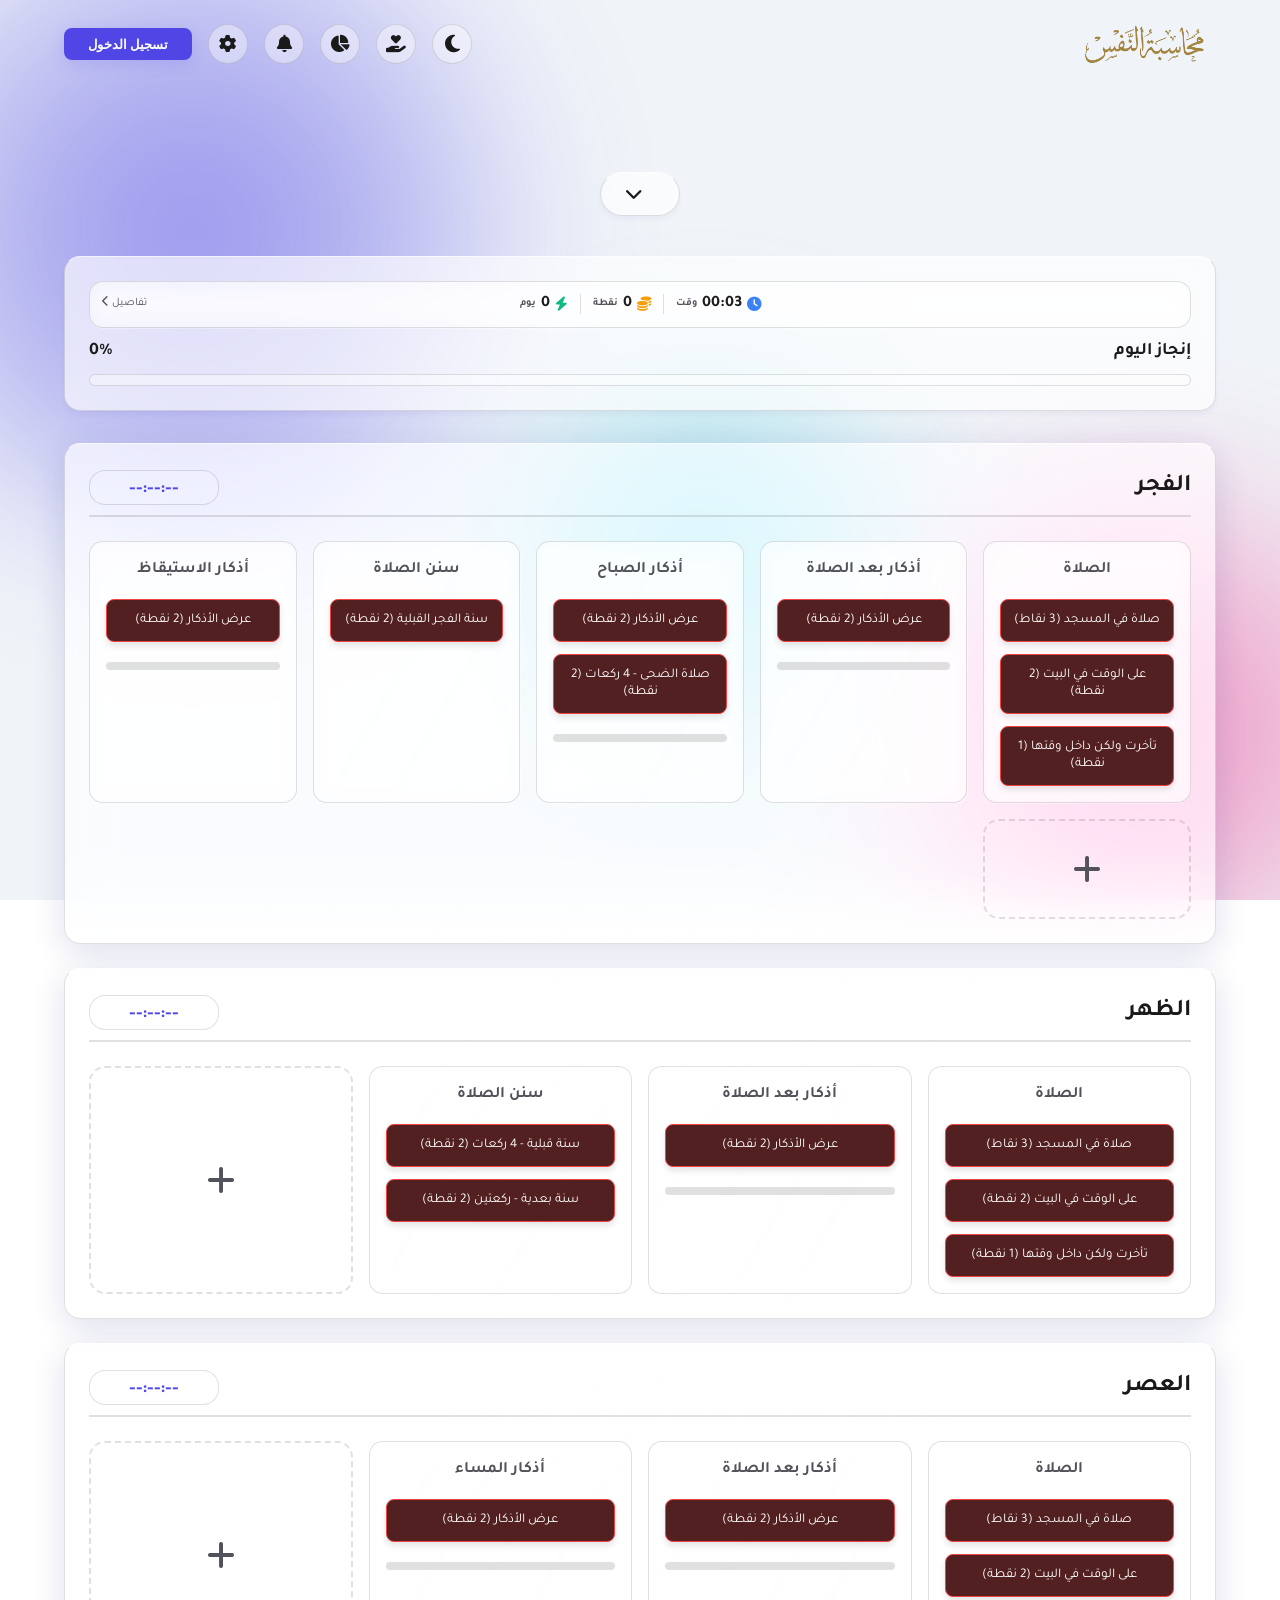
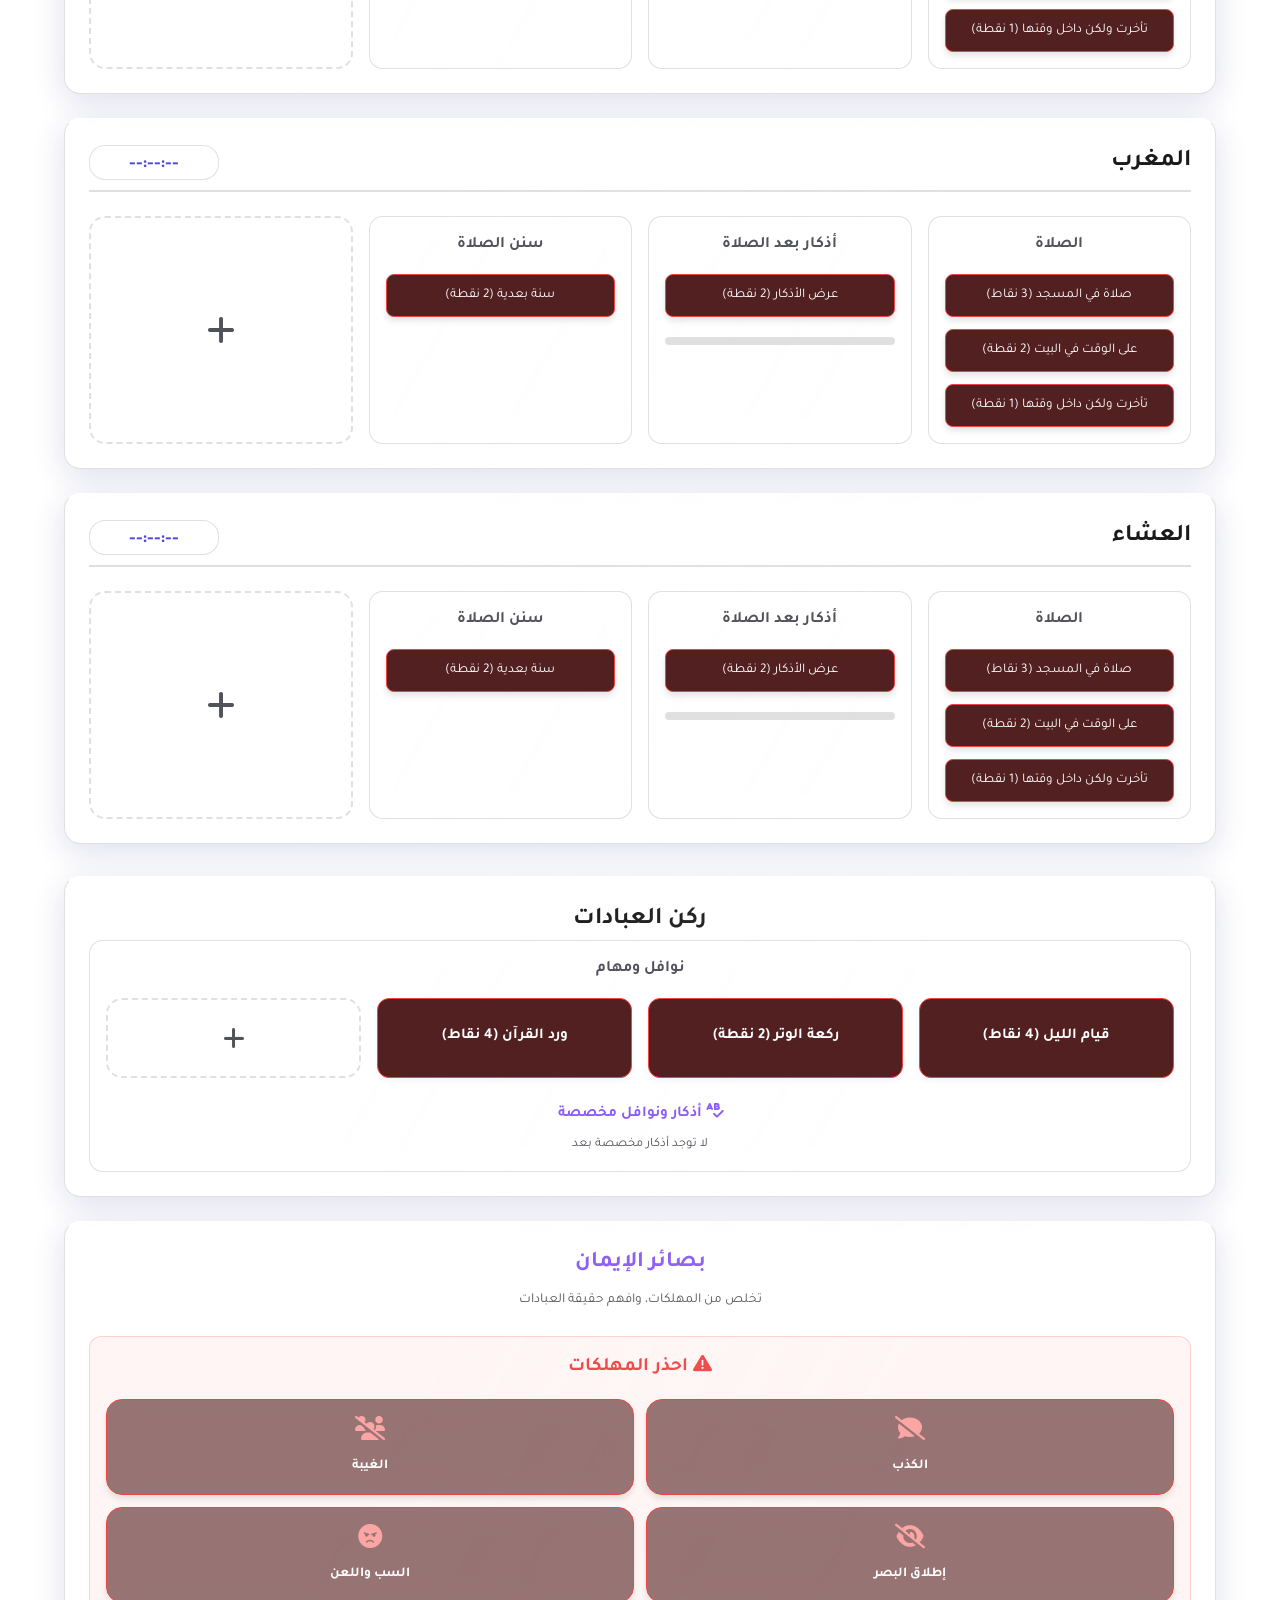
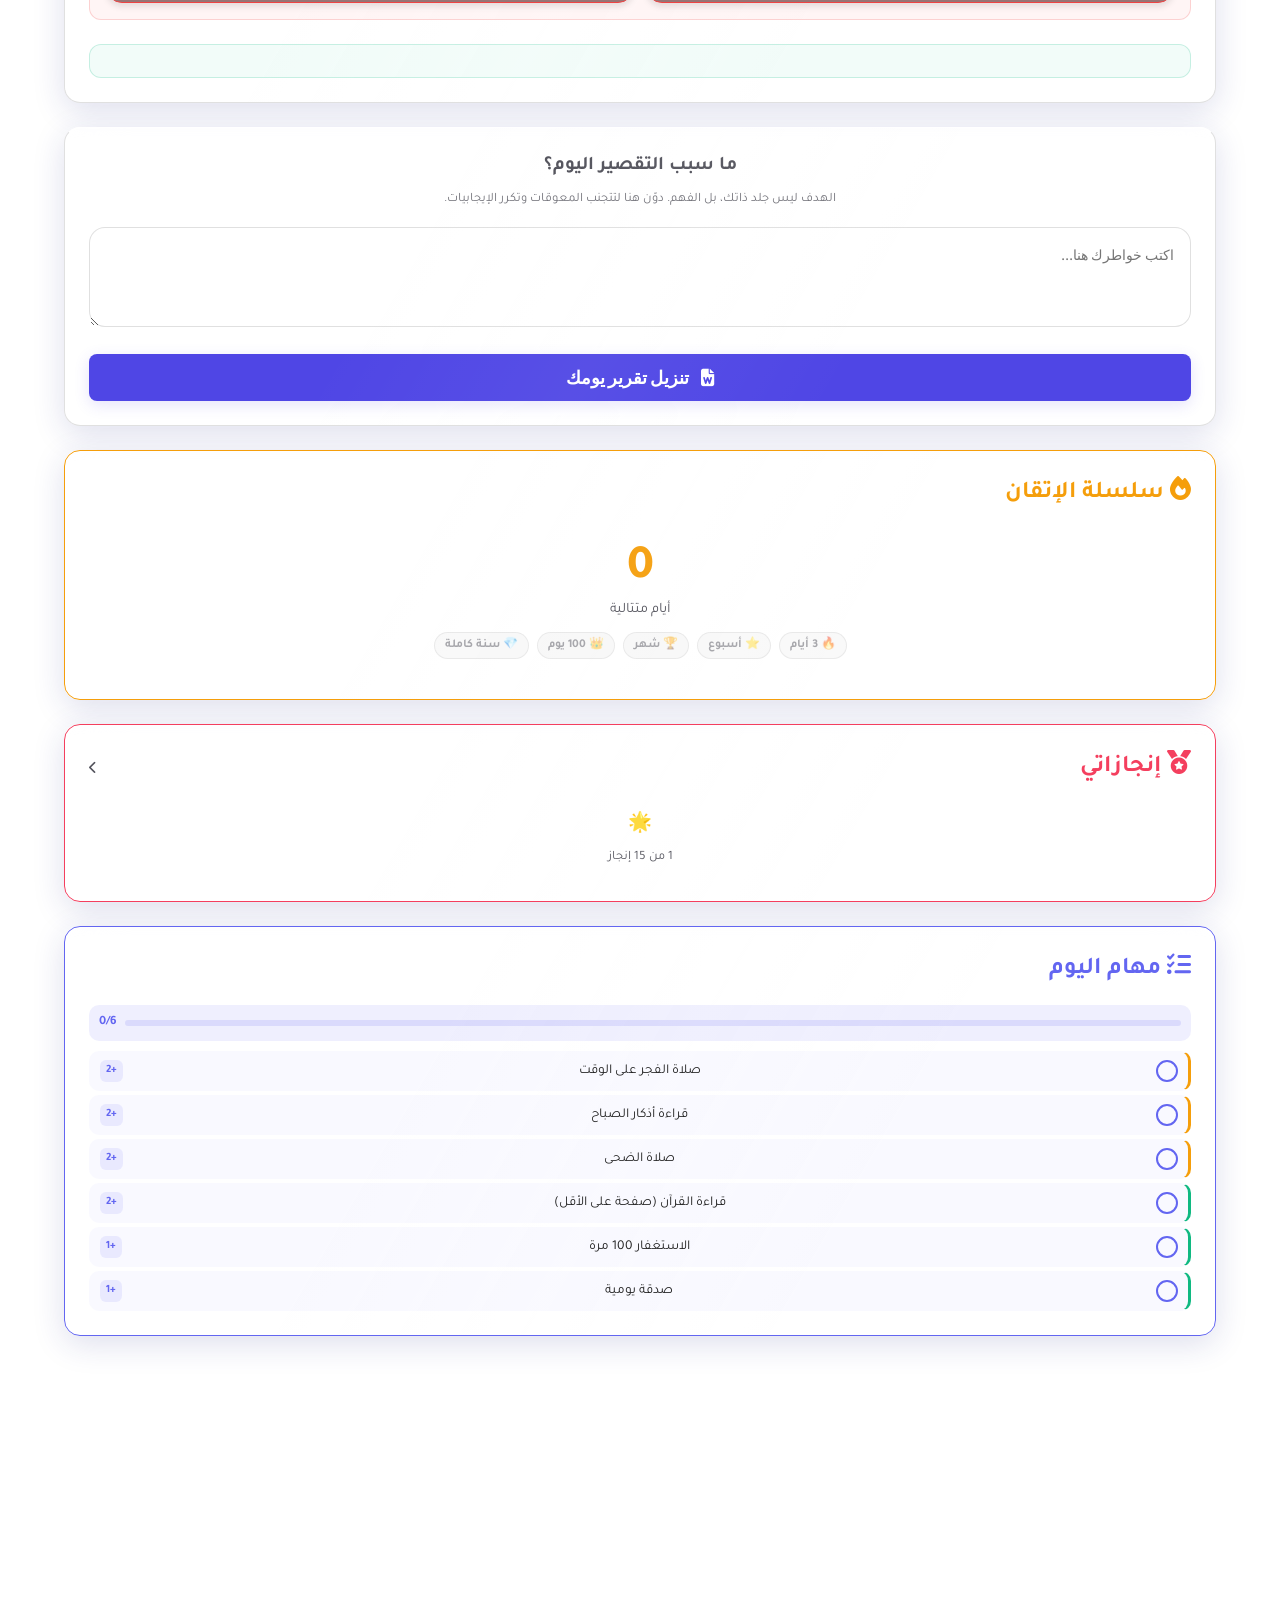
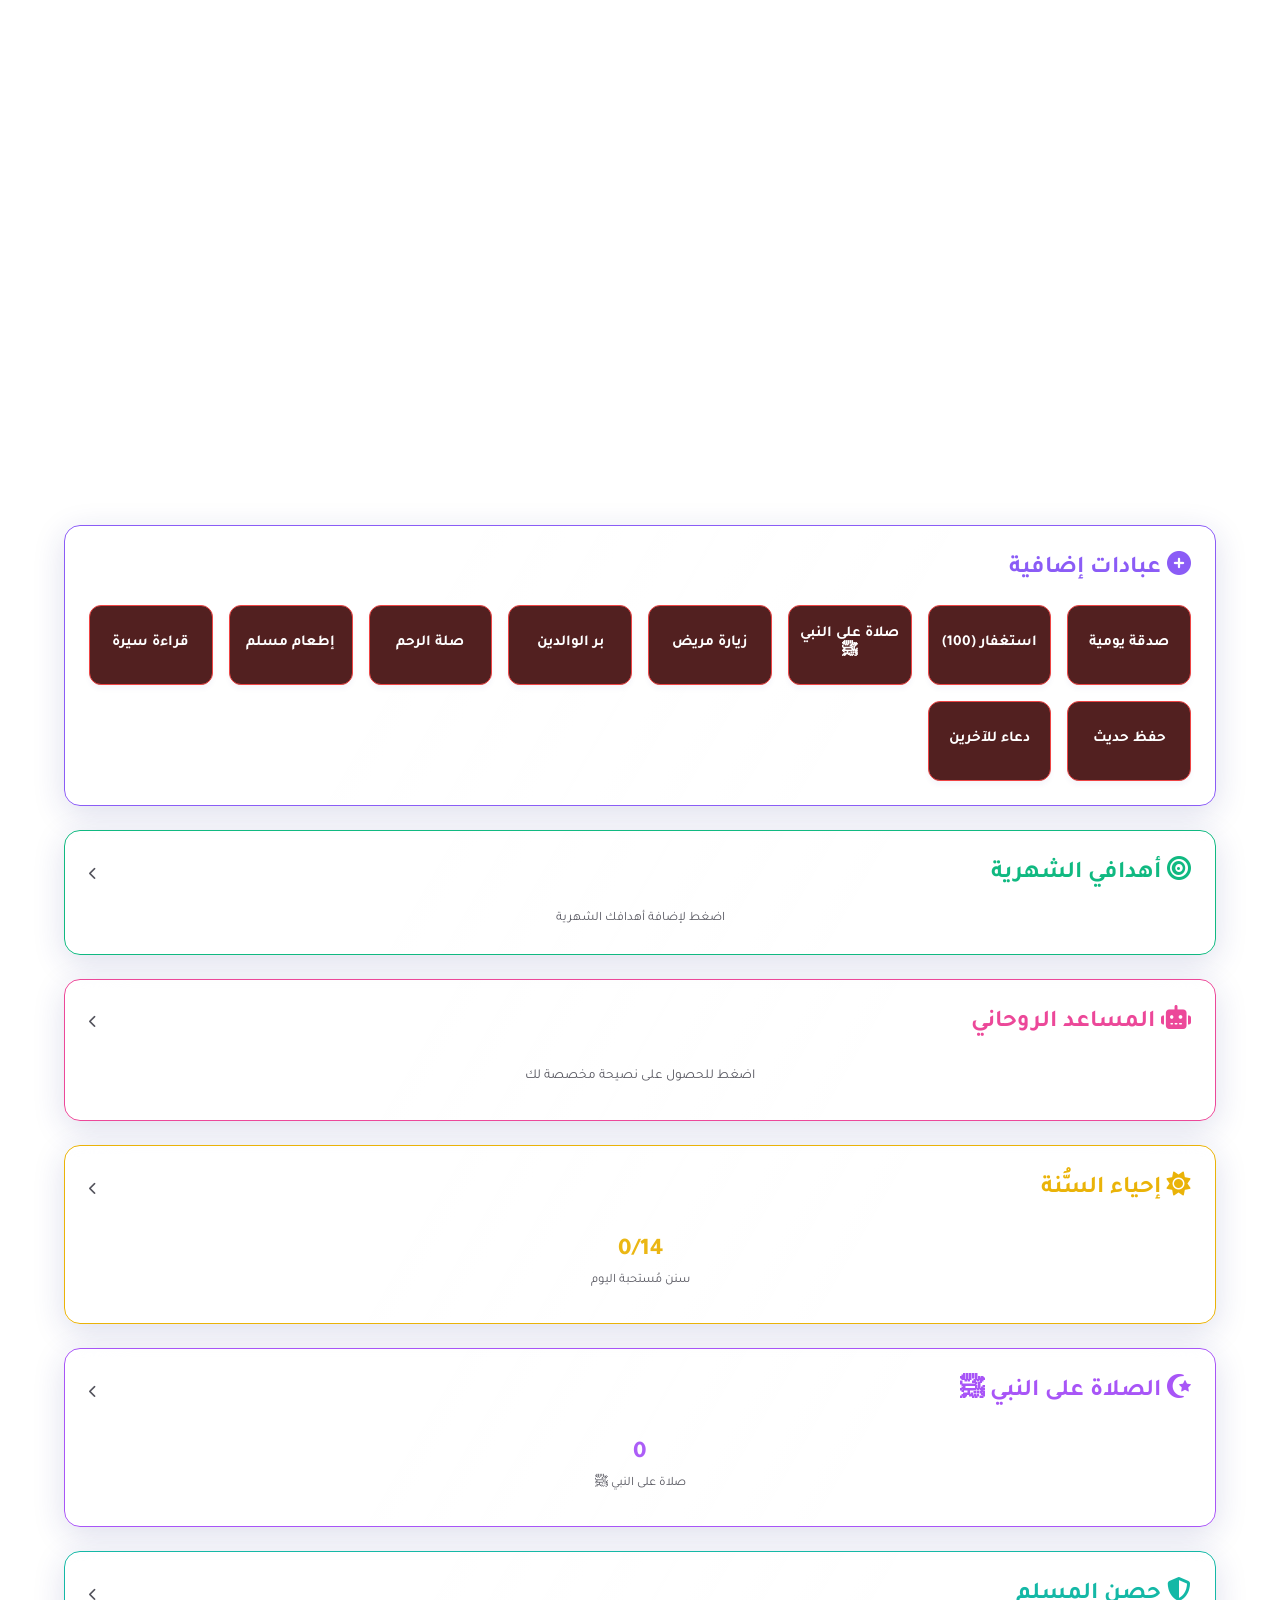
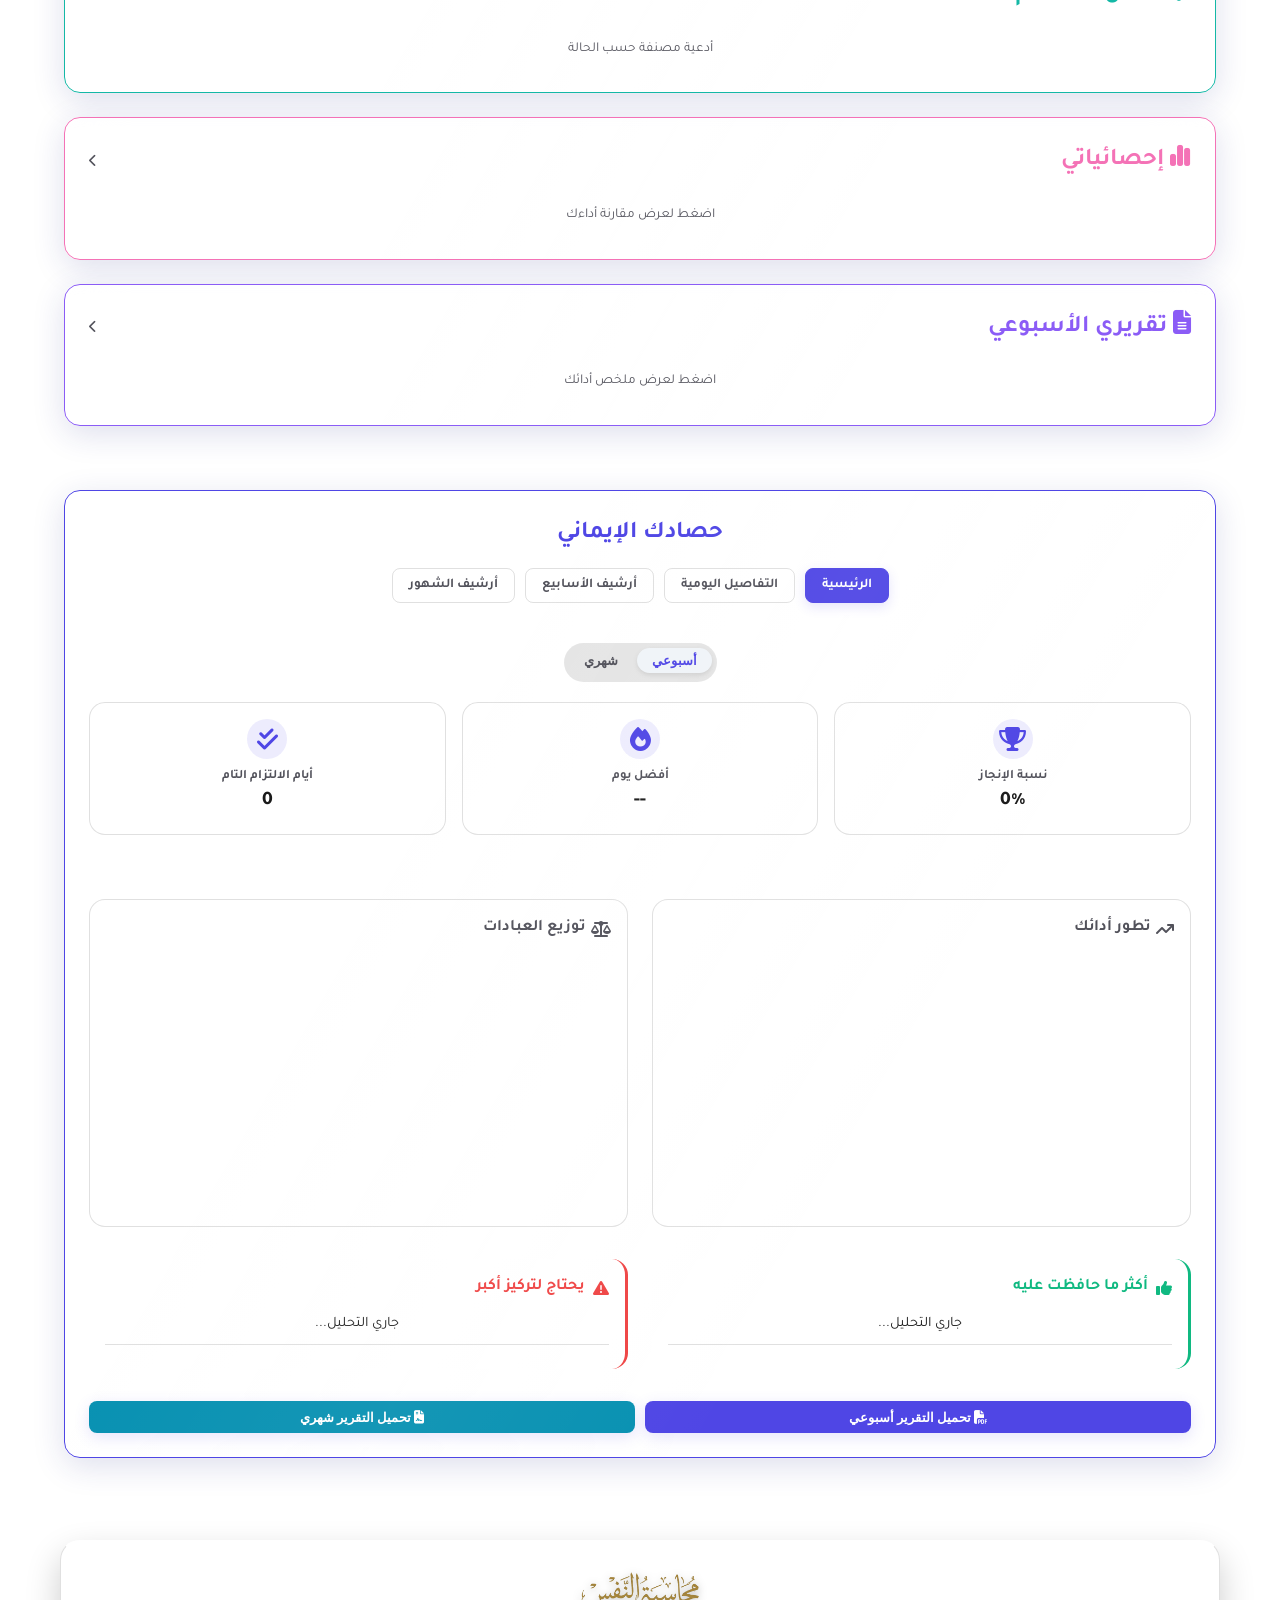
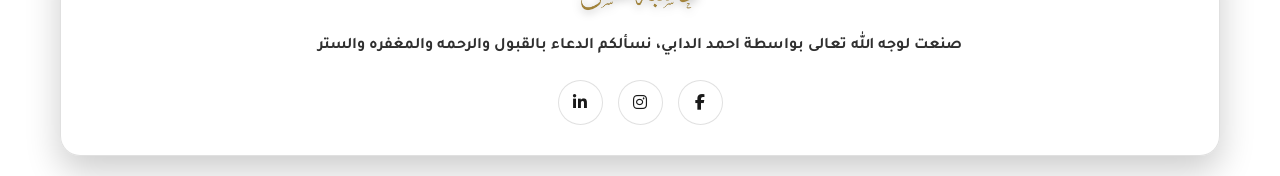
==== commit e4af5d1f: "alnas" ====
--- a/index.html
+++ b/index.html
@@ -617,6 +617,17 @@
               </div>
             </div>
 
+            <div class="prayer-item" id="badges-card-sidebar" data-aos="fade-up" style="border-color: #f43f5e; cursor: pointer;" onclick="openBadgesModal()">
+              <div class="prayer-header-wrapper" style="border-bottom: none; margin-bottom: 0.5rem;">
+                <span class="prayer-name" style="color: #f43f5e; border:none;"><i class="fa-solid fa-medal"></i> إنجازاتي</span>
+                <i class="fa-solid fa-chevron-left" style="color: var(--text-secondary); font-size: 0.8rem;"></i>
+              </div>
+              <div id="badges-preview" style="text-align: center; padding: 0.5rem 0;">
+                <div style="display: flex; justify-content: center; gap: 6px; flex-wrap: wrap; margin-bottom: 6px;" id="badges-preview-icons"></div>
+                <div id="badges-preview-text" style="font-size: 0.8rem; color: var(--text-secondary);">0 من 0 إنجاز</div>
+              </div>
+            </div>
+
             <div class="prayer-item" id="daily-todo-card-sidebar" data-aos="fade-up" style="border-color: #6366f1;">
               <div class="prayer-header-wrapper" style="border-bottom: none; margin-bottom: 0.5rem;">
                 <span class="prayer-name" style="color: #6366f1; border:none;"><i class="fa-solid fa-list-check"></i> مهام اليوم</span>
@@ -773,6 +784,16 @@
               </div>
               <div id="stats-preview" style="text-align: center; padding: 0.5rem 0;">
                 <div style="font-size: 0.85rem; color: var(--text-secondary);">اضغط لعرض مقارنة أداءك</div>
+              </div>
+            </div>
+
+            <div class="prayer-item" id="weekly-report-card-sidebar" data-aos="fade-up" style="border-color: #8b5cf6; cursor: pointer;" onclick="openWeeklyReportModal()">
+              <div class="prayer-header-wrapper" style="border-bottom: none; margin-bottom: 0.5rem;">
+                <span class="prayer-name" style="color: #8b5cf6; border:none;"><i class="fa-solid fa-file-lines"></i> تقريري الأسبوعي</span>
+                <i class="fa-solid fa-chevron-left" style="color: var(--text-secondary); font-size: 0.8rem;"></i>
+              </div>
+              <div id="weekly-report-preview" style="text-align: center; padding: 0.5rem 0;">
+                <div style="font-size: 0.85rem; color: var(--text-secondary);">اضغط لعرض ملخص أدائك</div>
               </div>
             </div>
 
@@ -1462,6 +1483,36 @@
     </div>
   </div>
 
+  <!-- مودال الإنجازات والشارات -->
+  <div id="badges-modal" class="modal-overlay hidden" style="z-index: 9999;">
+    <div class="liquid-modal" style="max-width: 520px; width: 95%;">
+      <div class="modal-header">
+        <h3><i class="fa-solid fa-medal" style="color: #f43f5e;"></i> إنجازاتي وشاراتي</h3>
+        <button class="close-btn" onclick="closeBadgesModal()">&times;</button>
+      </div>
+      <div class="modal-body" style="max-height: 70vh; overflow-y: auto;">
+        <div id="badges-earned-count" style="text-align:center;margin-bottom:15px;padding:10px;background:rgba(244,63,94,0.08);border-radius:12px;"></div>
+        <div id="badges-grid" style="display:grid;grid-template-columns:1fr 1fr;gap:10px;"></div>
+      </div>
+    </div>
+  </div>
+
+  <!-- مودال التقرير الأسبوعي -->
+  <div id="weekly-report-modal" class="modal-overlay hidden" style="z-index: 9999;">
+    <div class="liquid-modal" style="max-width: 500px; width: 95%;">
+      <div class="modal-header">
+        <h3><i class="fa-solid fa-file-lines" style="color: #8b5cf6;"></i> التقرير الأسبوعي</h3>
+        <button class="close-btn" onclick="closeWeeklyReportModal()">&times;</button>
+      </div>
+      <div class="modal-body" style="max-height: 70vh; overflow-y: auto;">
+        <div id="weekly-report-content"></div>
+        <button id="weekly-report-copy-btn" onclick="copyWeeklyReport()" style="width:100%;margin-top:15px;padding:12px;border:none;border-radius:12px;background:linear-gradient(135deg,#8b5cf6,#a855f7);color:white;font-weight:700;font-size:0.95rem;cursor:pointer;display:flex;align-items:center;justify-content:center;gap:8px;">
+          <i class="fa-solid fa-copy"></i> نسخ التقرير
+        </button>
+      </div>
+    </div>
+  </div>
+
   <script src="https://www.gstatic.com/firebasejs/10.7.1/firebase-app-compat.js"></script>
   <script src="https://www.gstatic.com/firebasejs/10.7.1/firebase-auth-compat.js"></script>
   <script src="https://www.gstatic.com/firebasejs/10.7.1/firebase-firestore-compat.js"></script>
--- a/style.css
+++ b/style.css
@@ -4438,3 +4438,185 @@
     font-size: 0.9rem;
     flex-shrink: 0;
 }
+
+/* === Badges / Achievements === */
+.badge-card {
+    padding: 14px 10px;
+    border-radius: 14px;
+    text-align: center;
+    transition: all 0.3s;
+    border: 1px solid rgba(244,63,94,0.1);
+    background: rgba(244,63,94,0.04);
+}
+.badge-card.earned {
+    background: rgba(244,63,94,0.1);
+    border-color: rgba(244,63,94,0.3);
+    box-shadow: 0 0 12px rgba(244,63,94,0.1);
+}
+.badge-card.locked {
+    opacity: 0.45;
+    filter: grayscale(0.6);
+}
+.badge-icon {
+    font-size: 2rem;
+    margin-bottom: 6px;
+    display: block;
+    transition: transform 0.3s;
+}
+.badge-card.earned .badge-icon {
+    transform: scale(1.1);
+}
+.badge-name {
+    font-size: 0.82rem;
+    font-weight: 700;
+    color: var(--text-primary);
+    margin-bottom: 3px;
+}
+.badge-desc {
+    font-size: 0.7rem;
+    color: var(--text-secondary);
+    line-height: 1.4;
+}
+.badge-card.earned .badge-name {
+    color: #f43f5e;
+}
+.badge-earned-date {
+    font-size: 0.65rem;
+    color: #10b981;
+    margin-top: 4px;
+    font-weight: 600;
+}
+
+/* === Weekly Report === */
+.weekly-report-section {
+    margin-bottom: 12px;
+    padding: 12px;
+    background: rgba(139,92,246,0.06);
+    border-radius: 12px;
+    border-right: 3px solid #8b5cf6;
+}
+.weekly-report-section h4 {
+    font-size: 0.85rem;
+    color: #8b5cf6;
+    margin-bottom: 8px;
+}
+.weekly-report-row {
+    display: flex;
+    justify-content: space-between;
+    align-items: center;
+    padding: 5px 0;
+    font-size: 0.85rem;
+    border-bottom: 1px solid rgba(139,92,246,0.08);
+}
+.weekly-report-row:last-child {
+    border-bottom: none;
+}
+.weekly-report-row .wr-label {
+    color: var(--text-secondary);
+}
+.weekly-report-row .wr-value {
+    font-weight: 700;
+    color: var(--text-primary);
+}
+.weekly-day-bar {
+    display: flex;
+    align-items: center;
+    gap: 6px;
+    margin-bottom: 4px;
+    font-size: 0.8rem;
+}
+.weekly-day-bar .day-name {
+    width: 40px;
+    color: var(--text-secondary);
+    text-align: left;
+}
+.weekly-day-bar .day-track {
+    flex: 1;
+    height: 10px;
+    background: rgba(139,92,246,0.1);
+    border-radius: 5px;
+    overflow: hidden;
+}
+.weekly-day-bar .day-fill {
+    height: 100%;
+    background: linear-gradient(90deg, #8b5cf6, #a855f7);
+    border-radius: 5px;
+    transition: width 0.4s;
+}
+.weekly-day-bar .day-score {
+    width: 30px;
+    text-align: center;
+    font-weight: 600;
+    font-size: 0.75rem;
+    color: #8b5cf6;
+}
+
+/* === Night Comfort Mode === */
+html.night-comfort-mode {
+    --bg-primary: #0d0d1a;
+    --bg-secondary: rgba(18, 18, 35, 0.7);
+    --glass-border: rgba(255, 200, 120, 0.08);
+    --glass-shine: rgba(255, 200, 120, 0.1);
+    --text-primary: #e8d5b5;
+    --text-secondary: #8a7d6b;
+    --accent-color: #d4a054;
+    --accent-hover: #c4903c;
+    --accent-glass: rgba(212, 160, 84, 0.12);
+    --prayer-bg: rgba(18, 18, 35, 0.4);
+    --prayer-hover: rgba(30, 25, 45, 0.8);
+    --btn-bg-default: rgba(40, 35, 50, 0.7);
+    --btn-text-default: #e8d5b5;
+    --btn-border-default: rgba(60, 50, 70, 0.5);
+}
+html.night-comfort-mode body {
+    filter: saturate(0.85) brightness(0.88);
+}
+html.night-comfort-mode .prayer-item {
+    border-color: rgba(212, 160, 84, 0.15) !important;
+}
+html.night-comfort-mode .task-btn:not(.active):not(.completed) {
+    background: rgba(212, 160, 84, 0.06);
+    color: #d4a054;
+    border-color: rgba(212, 160, 84, 0.2);
+}
+
+.night-mode-banner {
+    position: fixed;
+    bottom: 70px;
+    left: 50%;
+    transform: translateX(-50%);
+    background: linear-gradient(135deg, rgba(212,160,84,0.15), rgba(30,25,45,0.95));
+    border: 1px solid rgba(212,160,84,0.2);
+    border-radius: 16px;
+    padding: 14px 20px;
+    text-align: center;
+    z-index: 500;
+    max-width: 340px;
+    width: 90%;
+    animation: nightFadeIn 0.6s;
+    backdrop-filter: blur(12px);
+}
+.night-mode-banner .night-icon {
+    font-size: 1.5rem;
+    margin-bottom: 5px;
+}
+.night-mode-banner .night-msg {
+    font-size: 0.9rem;
+    color: #d4a054;
+    font-weight: 600;
+    line-height: 1.5;
+}
+.night-mode-banner .night-dismiss {
+    display: inline-block;
+    margin-top: 8px;
+    font-size: 0.75rem;
+    color: var(--text-secondary);
+    cursor: pointer;
+    border: none;
+    background: none;
+}
+
+@keyframes nightFadeIn {
+    from { opacity: 0; transform: translateX(-50%) translateY(10px); }
+    to { opacity: 1; transform: translateX(-50%) translateY(0); }
+}
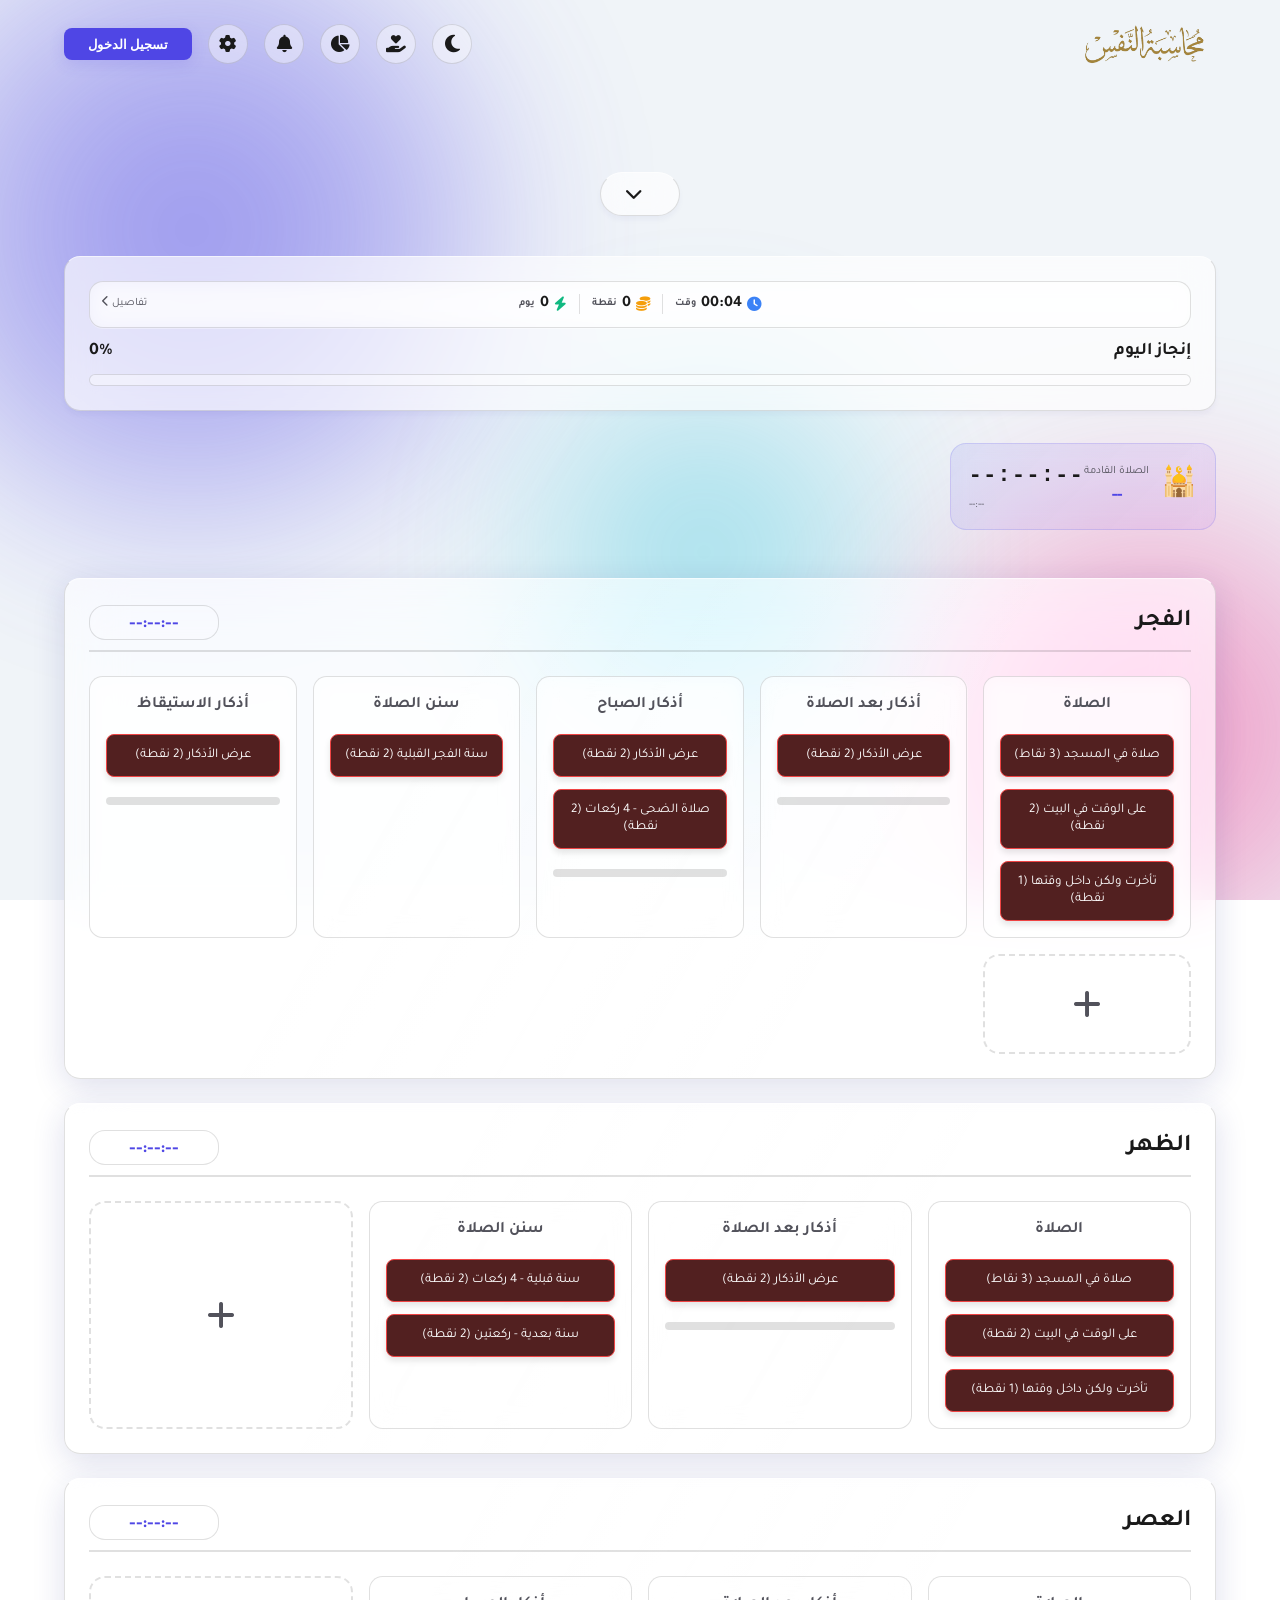
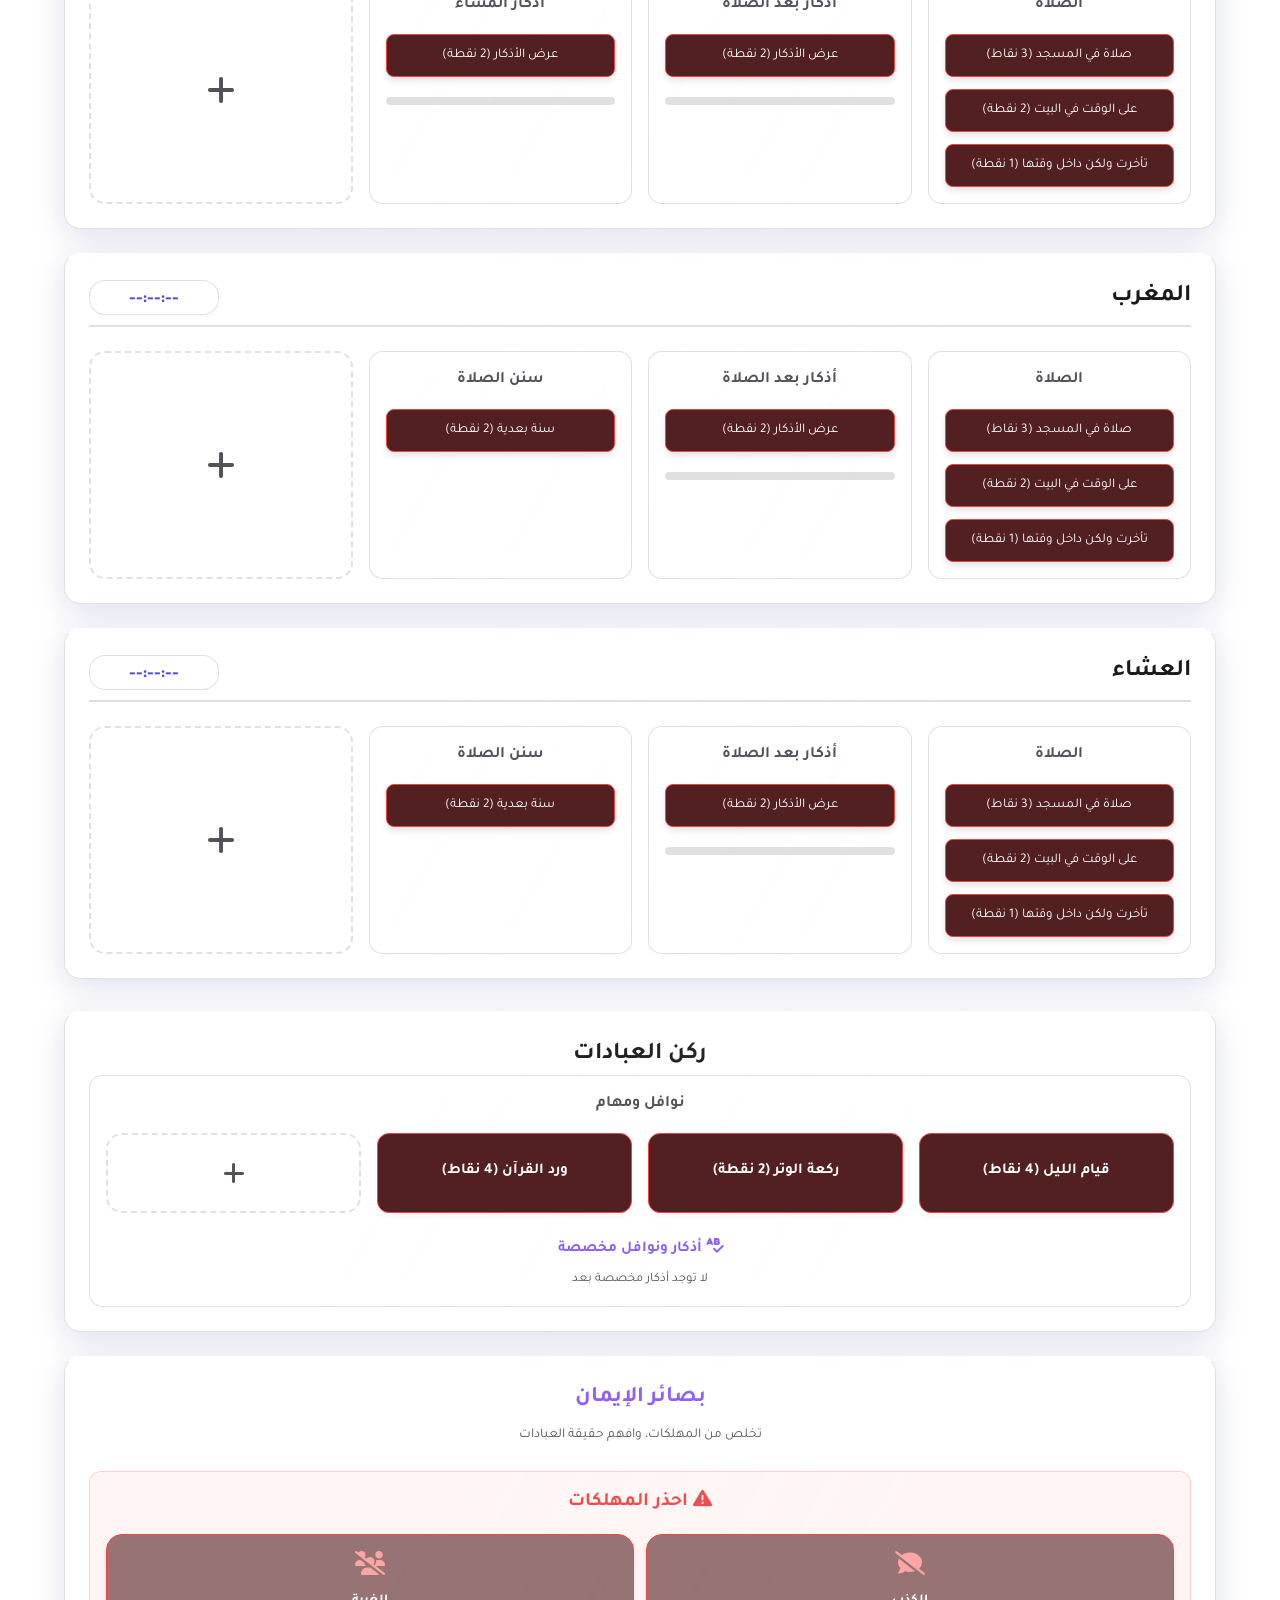
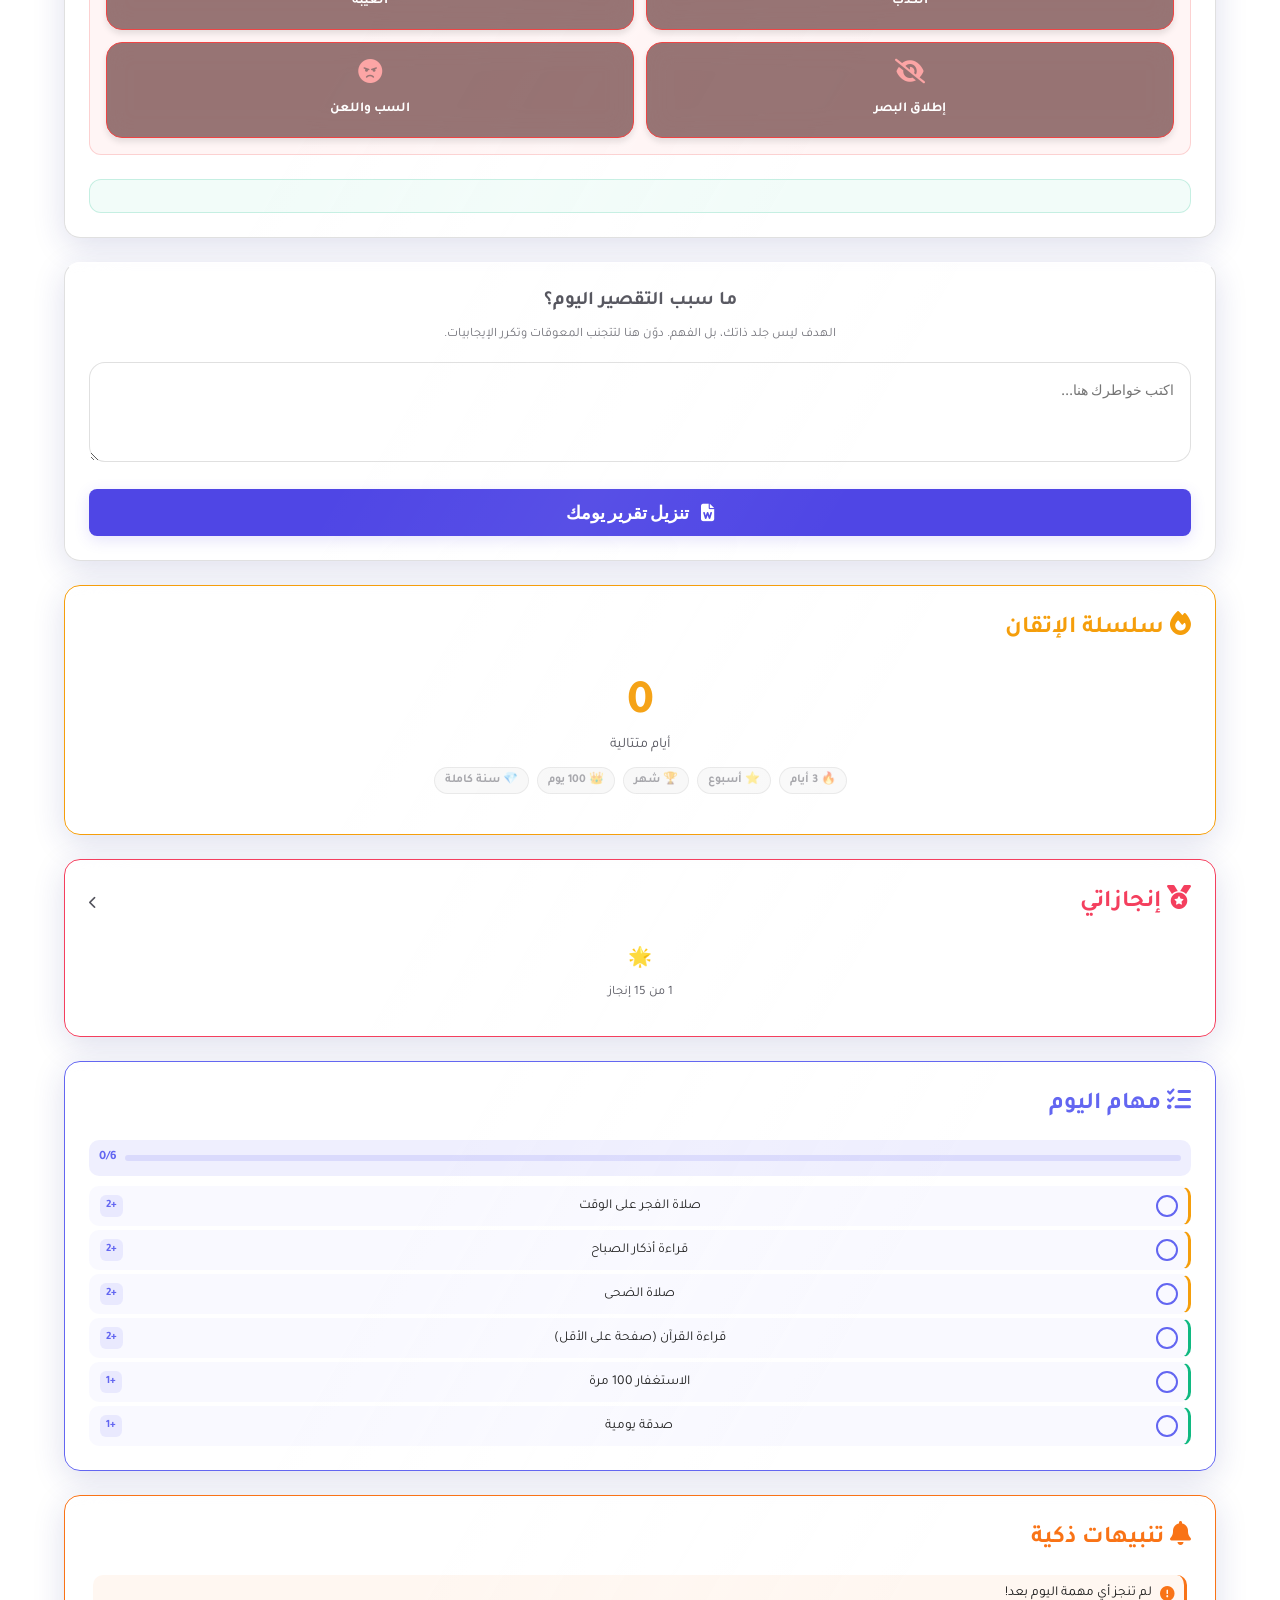
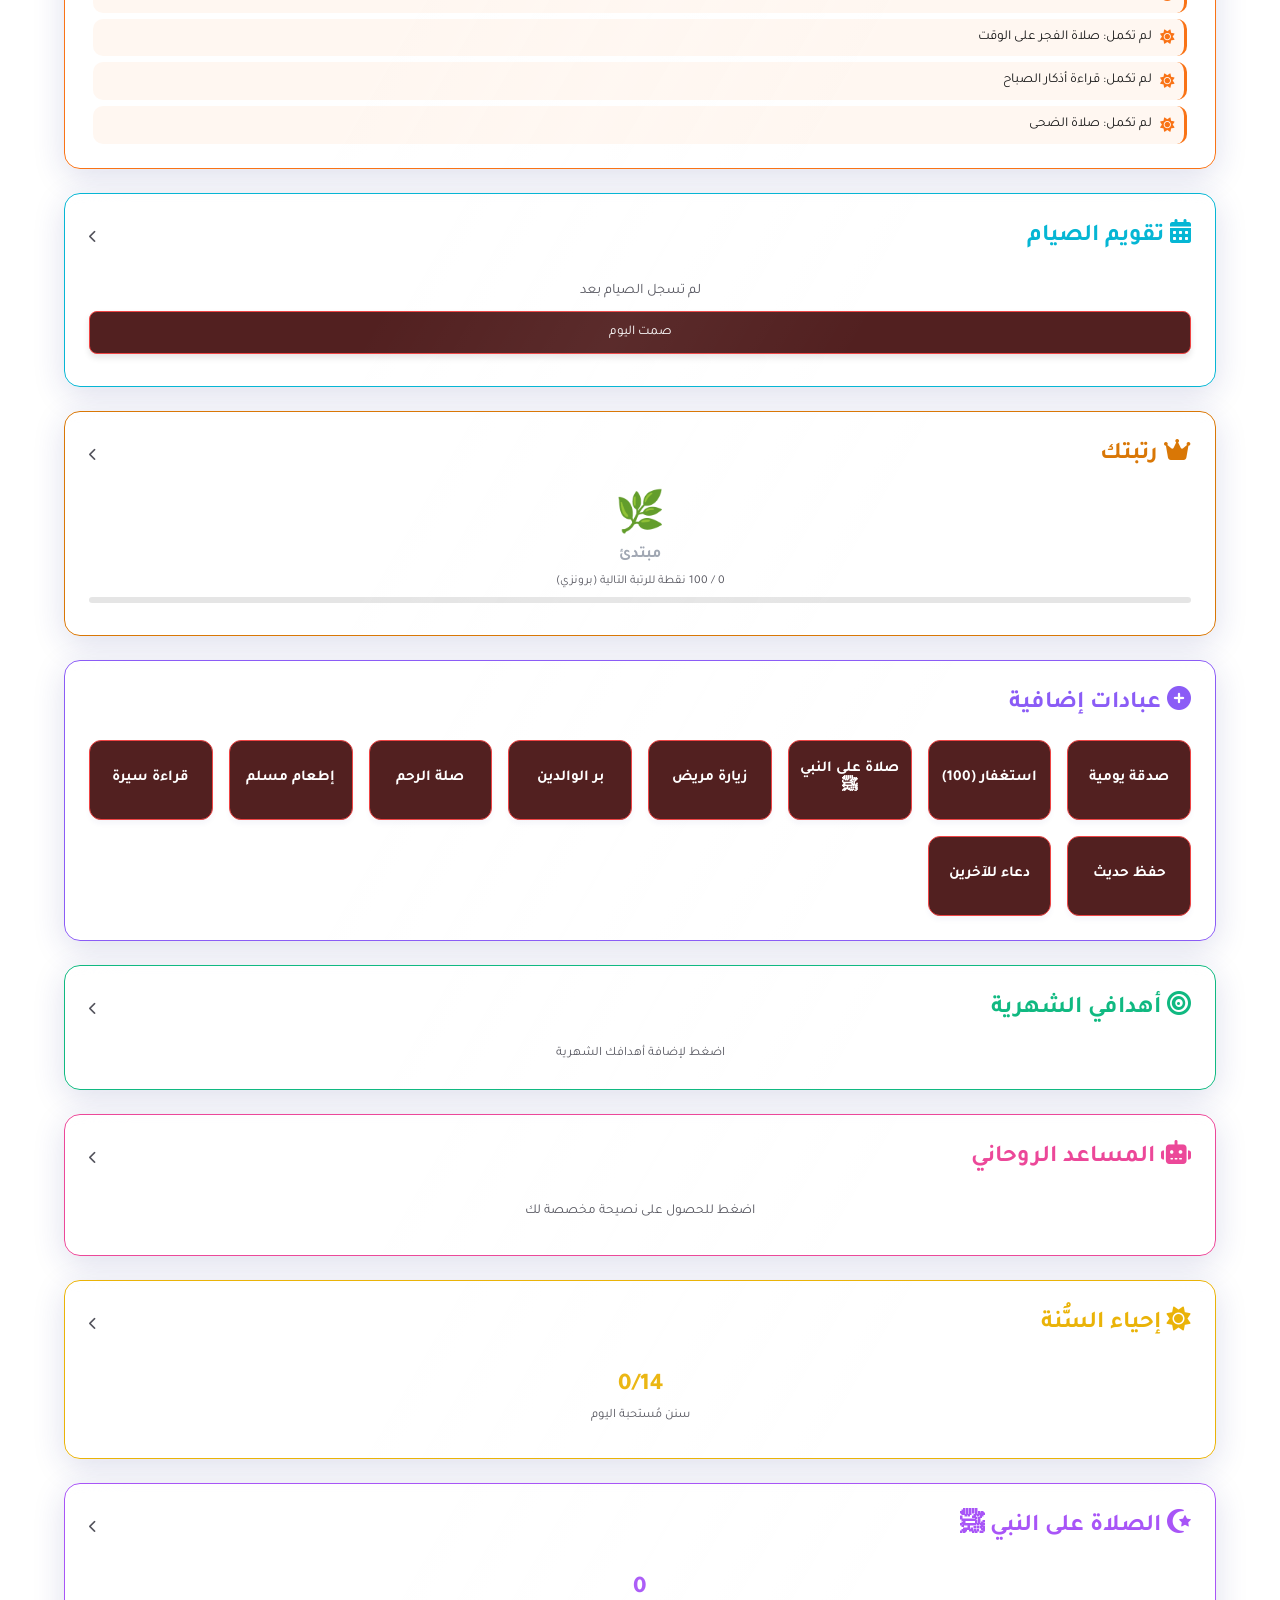
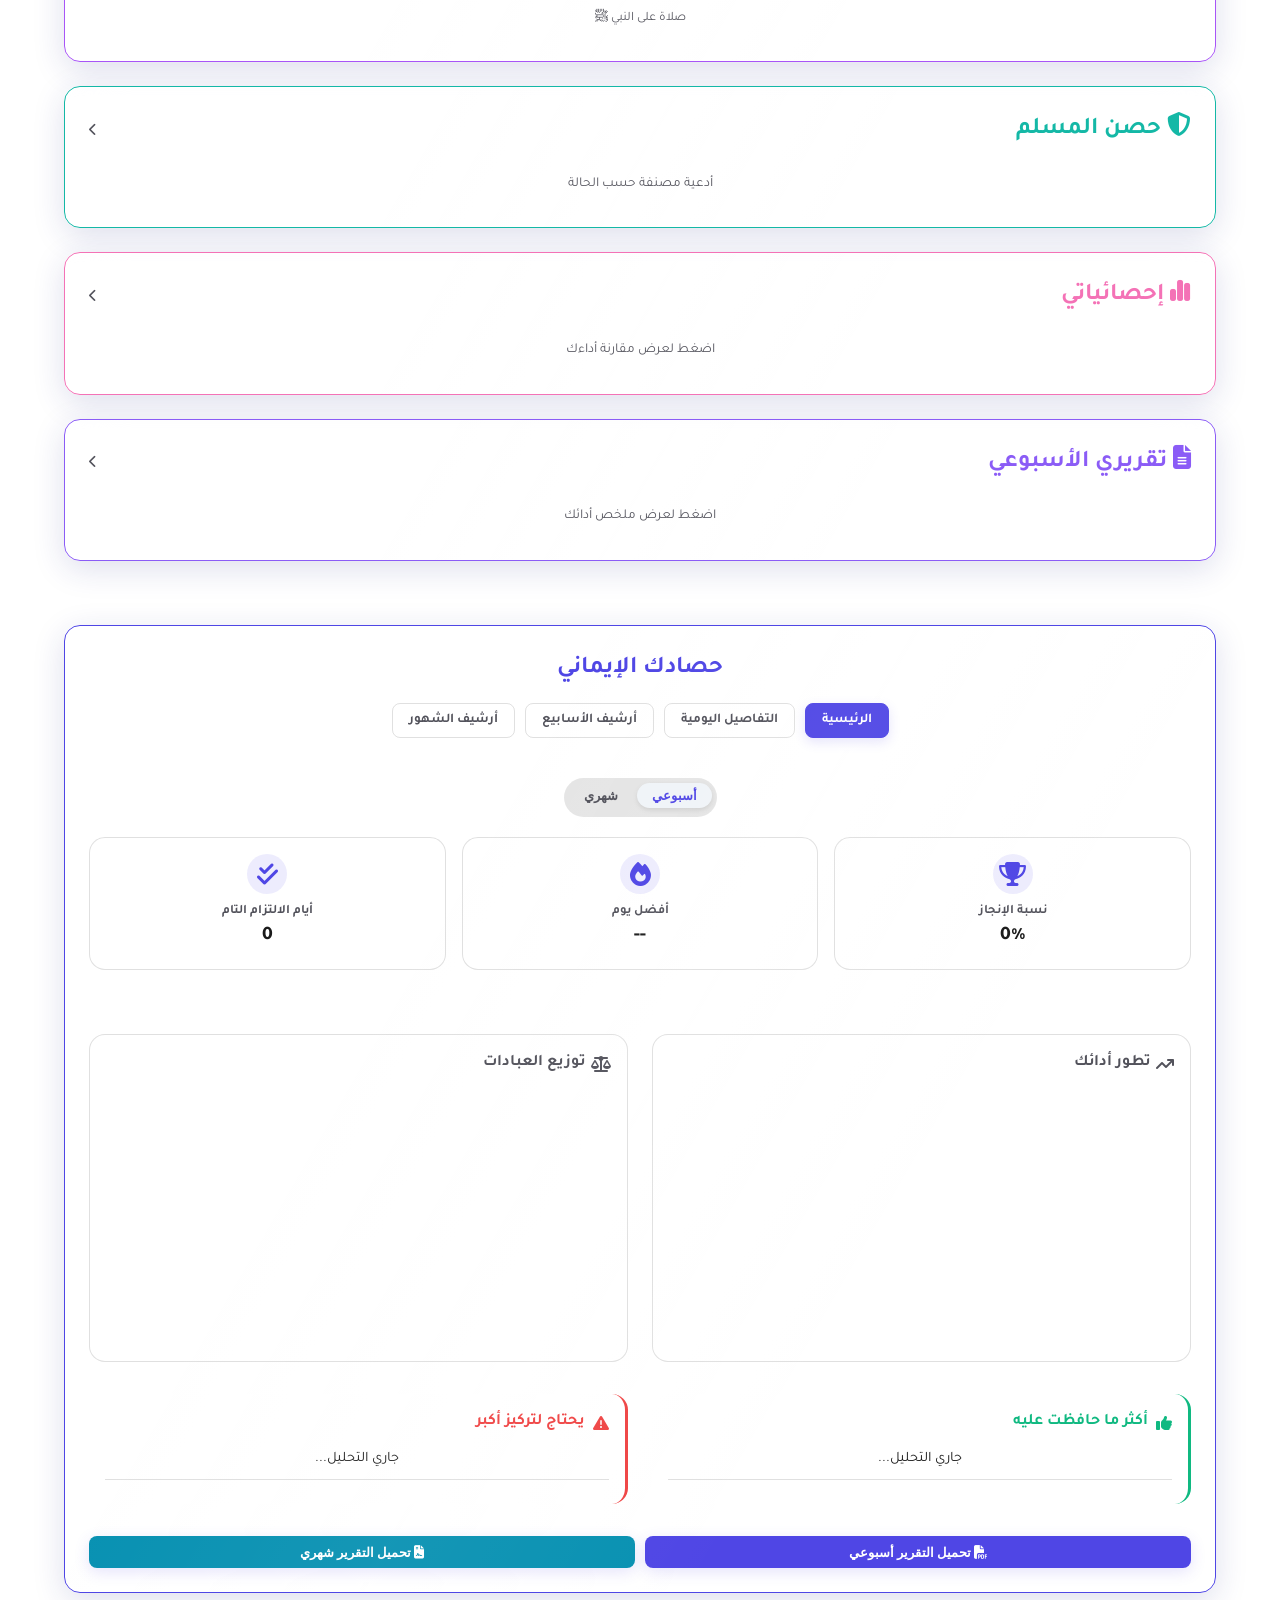
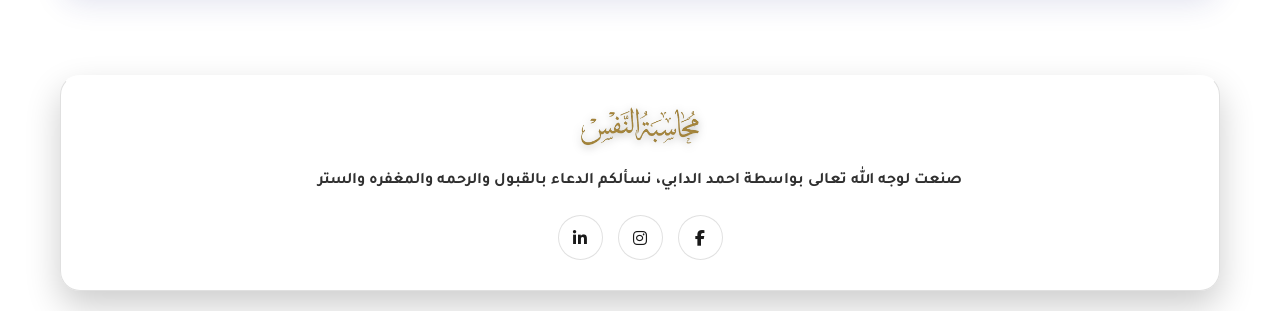
==== commit 84dda410: "ش" ====
--- a/index.html
+++ b/index.html
@@ -264,7 +264,7 @@
                               <i class="fa-solid fa-check"></i> حفظ الموقع
                           </button>
                           <button type="button" id="set-zefta-btn" class="task-btn toggle-btn" style="width:100%; display:flex; gap:8px; justify-content:center; align-items:center; font-size:0.85rem; border-color:#f59e0b; color:#f59e0b;">
-                              <i class="fa-solid fa-map-marker-alt"></i> زفتى الغربية مصر (الإعداد السريع)
+                              <i class="fa-solid fa-map-marker-alt"></i> طنطا الغربية مصر (الإعداد السريع)
                           </button>
                       </div>
                       <p id="location-status" style="font-size: 0.8rem; margin-top: 5px; color: var(--accent-color);"></p>
@@ -357,6 +357,20 @@
 
         <div id="main-layout-wrapper" class="main-layout-wrapper">
           
+          <div id="next-prayer-banner" class="next-prayer-banner">
+            <div class="npb-left">
+              <div class="npb-icon">🕌</div>
+              <div class="npb-info">
+                <div class="npb-label">الصلاة القادمة</div>
+                <div class="npb-name" id="npb-prayer-name">--</div>
+              </div>
+            </div>
+            <div class="npb-right">
+              <div class="npb-countdown" id="npb-countdown">--:--:--</div>
+              <div class="npb-time" id="npb-prayer-time">--:--</div>
+            </div>
+          </div>
+
           <div id="app-main-column" class="main-column">
             <div class="prayers-container" id="prayers-container-wrapper">
 
--- a/style.css
+++ b/style.css
@@ -4620,3 +4620,73 @@
     from { opacity: 0; transform: translateX(-50%) translateY(10px); }
     to { opacity: 1; transform: translateX(-50%) translateY(0); }
 }
+
+/* === Next Prayer Banner === */
+.next-prayer-banner {
+    display: flex;
+    align-items: center;
+    justify-content: space-between;
+    padding: 14px 18px;
+    margin-bottom: 1rem;
+    border-radius: 16px;
+    background: linear-gradient(135deg, rgba(99,102,241,0.12), rgba(168,85,247,0.1));
+    border: 1px solid rgba(99,102,241,0.2);
+    backdrop-filter: blur(10px);
+}
+.npb-left {
+    display: flex;
+    align-items: center;
+    gap: 12px;
+}
+.npb-icon {
+    font-size: 1.8rem;
+    animation: npbPulse 2s infinite;
+}
+@keyframes npbPulse {
+    0%, 100% { transform: scale(1); }
+    50% { transform: scale(1.1); }
+}
+.npb-info {
+    display: flex;
+    flex-direction: column;
+}
+.npb-label {
+    font-size: 0.7rem;
+    color: var(--text-secondary);
+    margin-bottom: 2px;
+}
+.npb-name {
+    font-size: 1.1rem;
+    font-weight: 800;
+    color: var(--accent-color);
+}
+.npb-right {
+    text-align: left;
+    display: flex;
+    flex-direction: column;
+    align-items: flex-end;
+}
+.npb-countdown {
+    font-size: 1.4rem;
+    font-weight: 800;
+    font-family: 'Courier New', monospace;
+    color: var(--text-primary);
+    letter-spacing: 1px;
+    direction: ltr;
+}
+.npb-time {
+    font-size: 0.75rem;
+    color: var(--text-secondary);
+    margin-top: 2px;
+}
+.next-prayer-banner.prayer-passed .npb-countdown {
+    color: #ef4444;
+}
+.next-prayer-banner.prayer-soon .npb-countdown {
+    color: #f59e0b;
+    animation: npbBlink 1s infinite;
+}
+@keyframes npbBlink {
+    0%, 100% { opacity: 1; }
+    50% { opacity: 0.5; }
+}
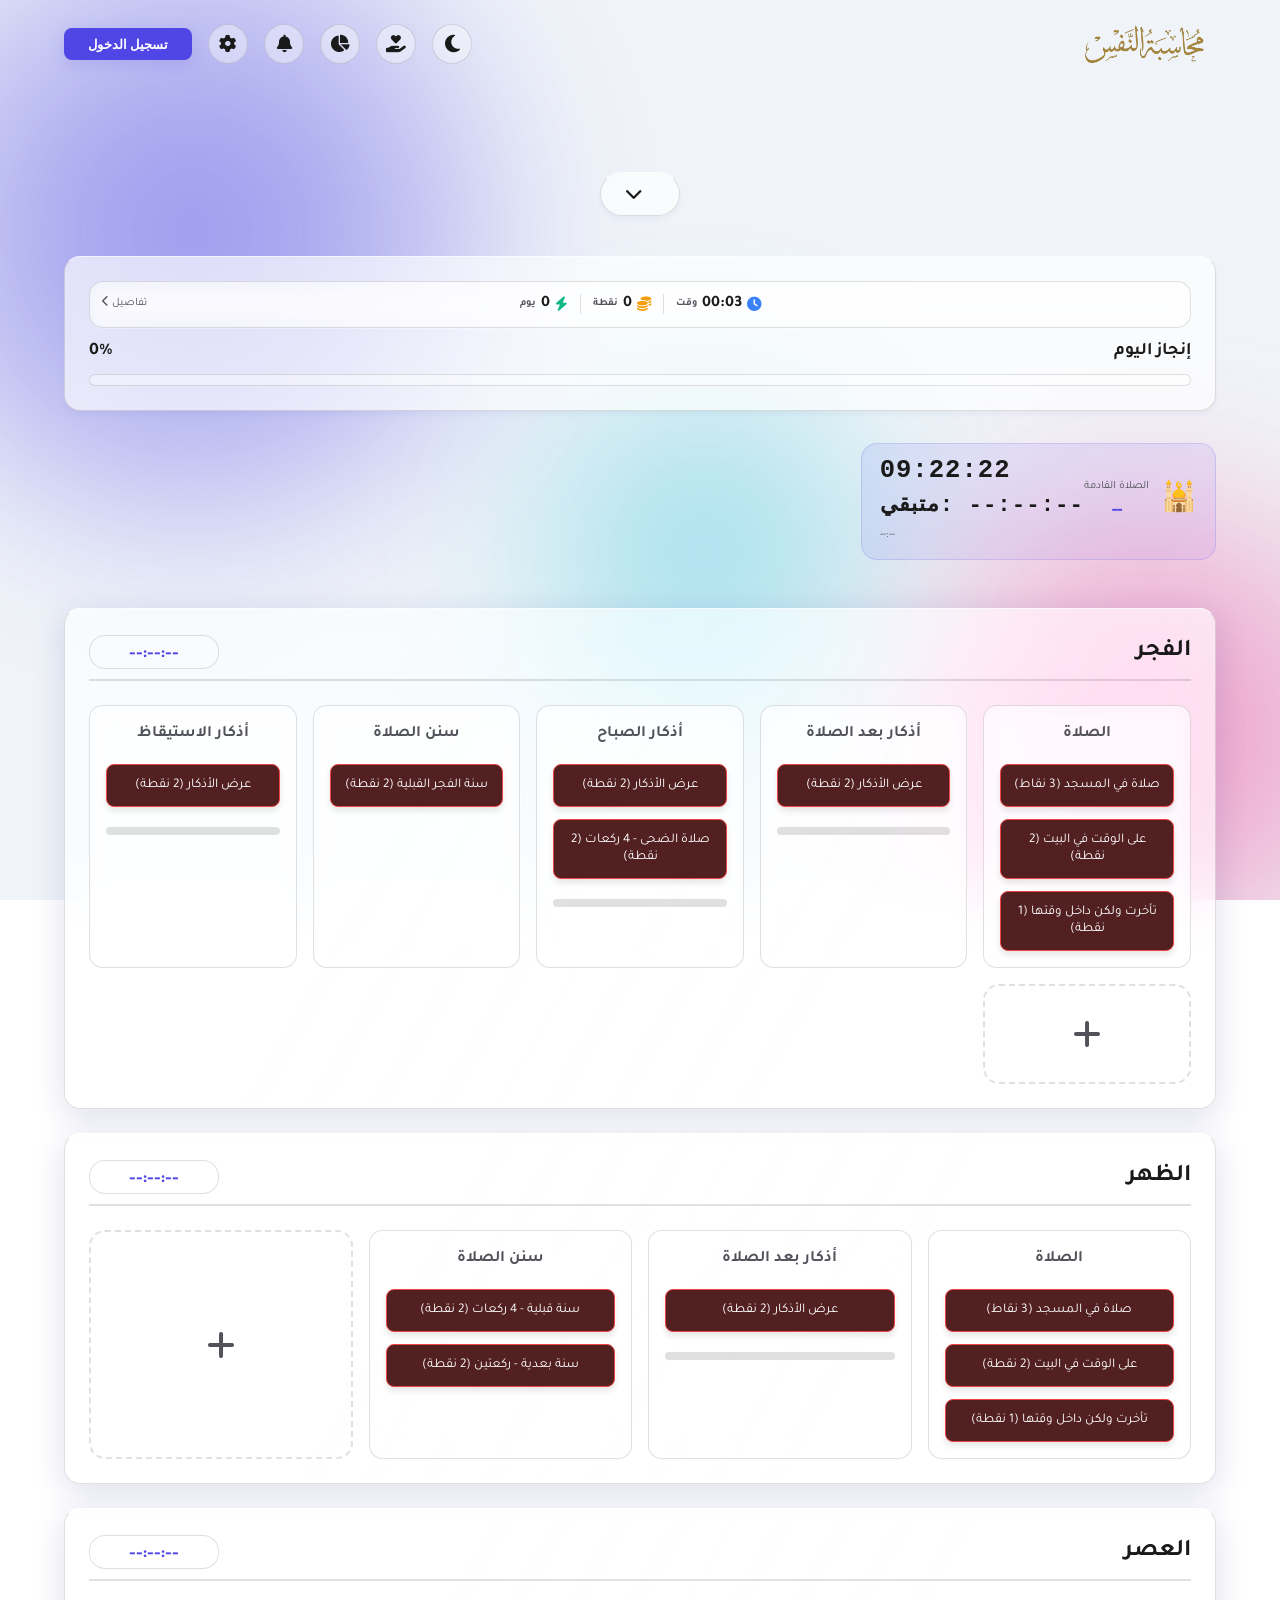
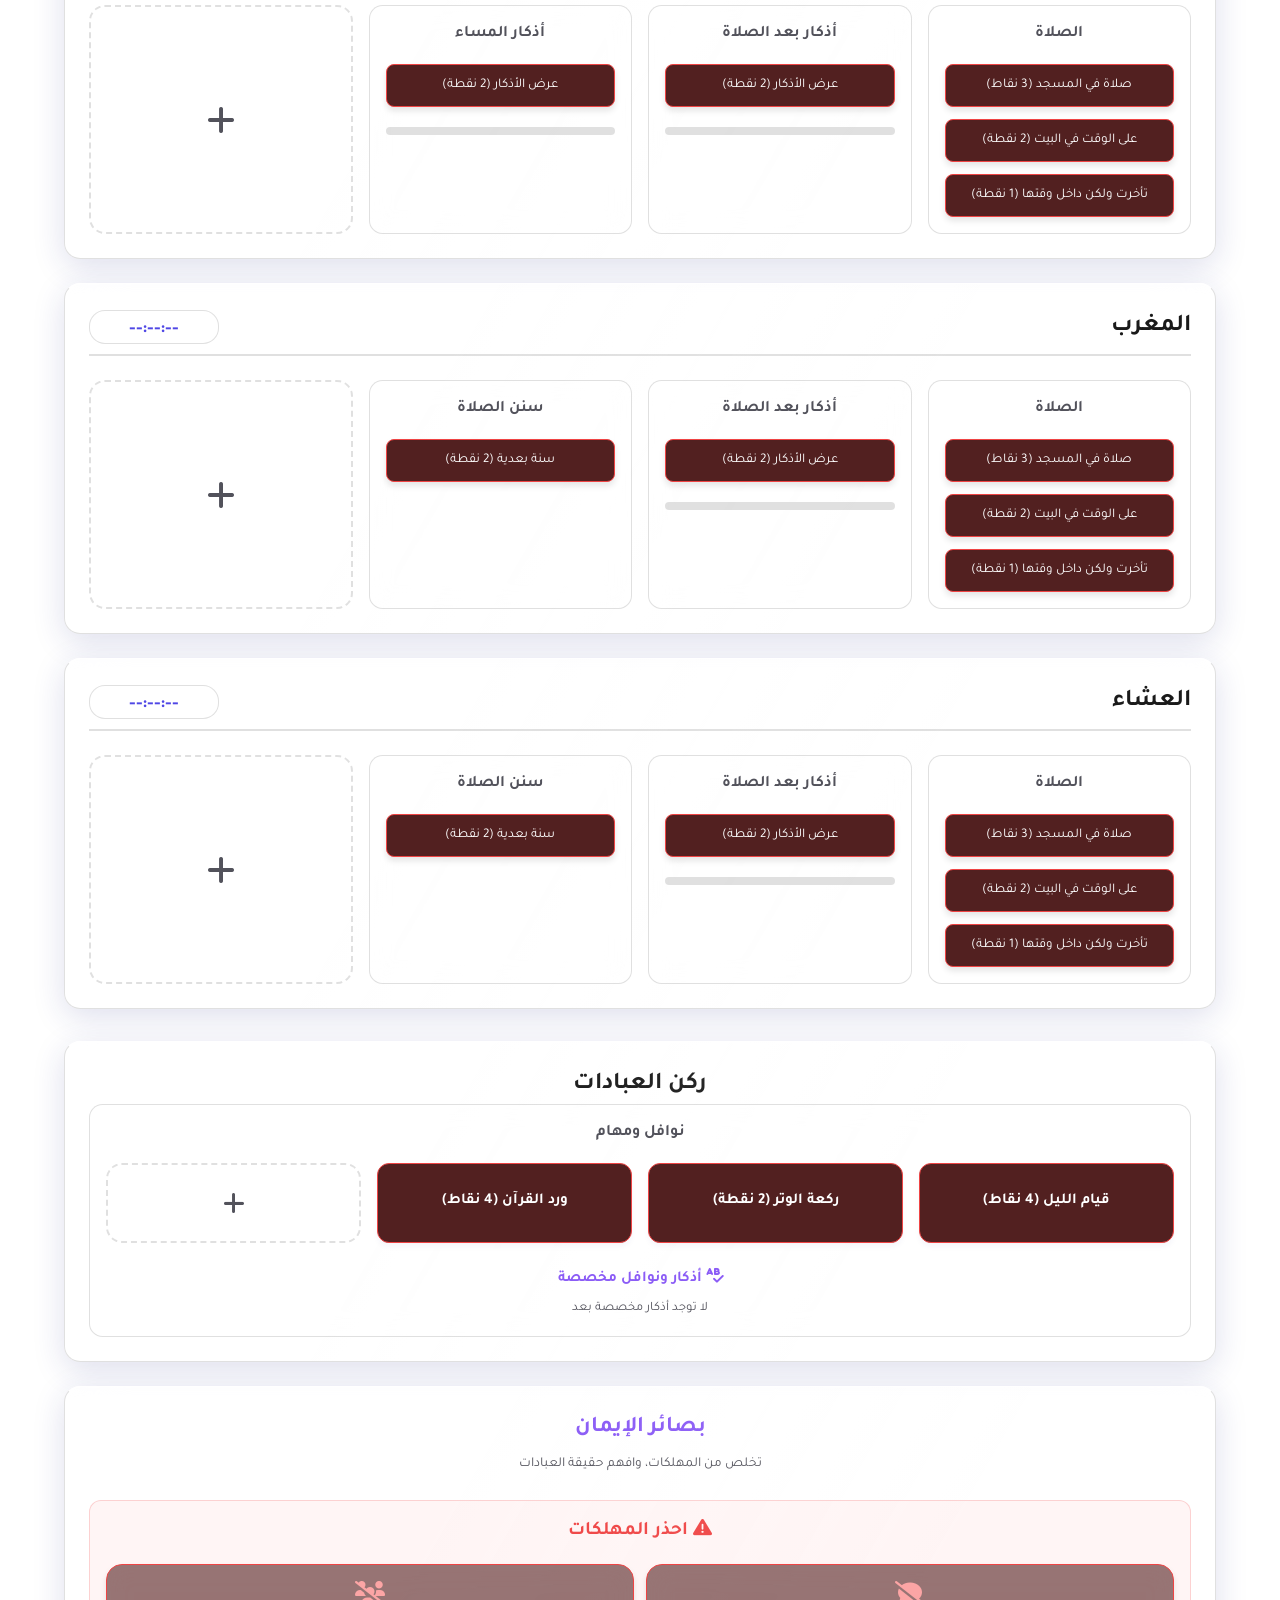
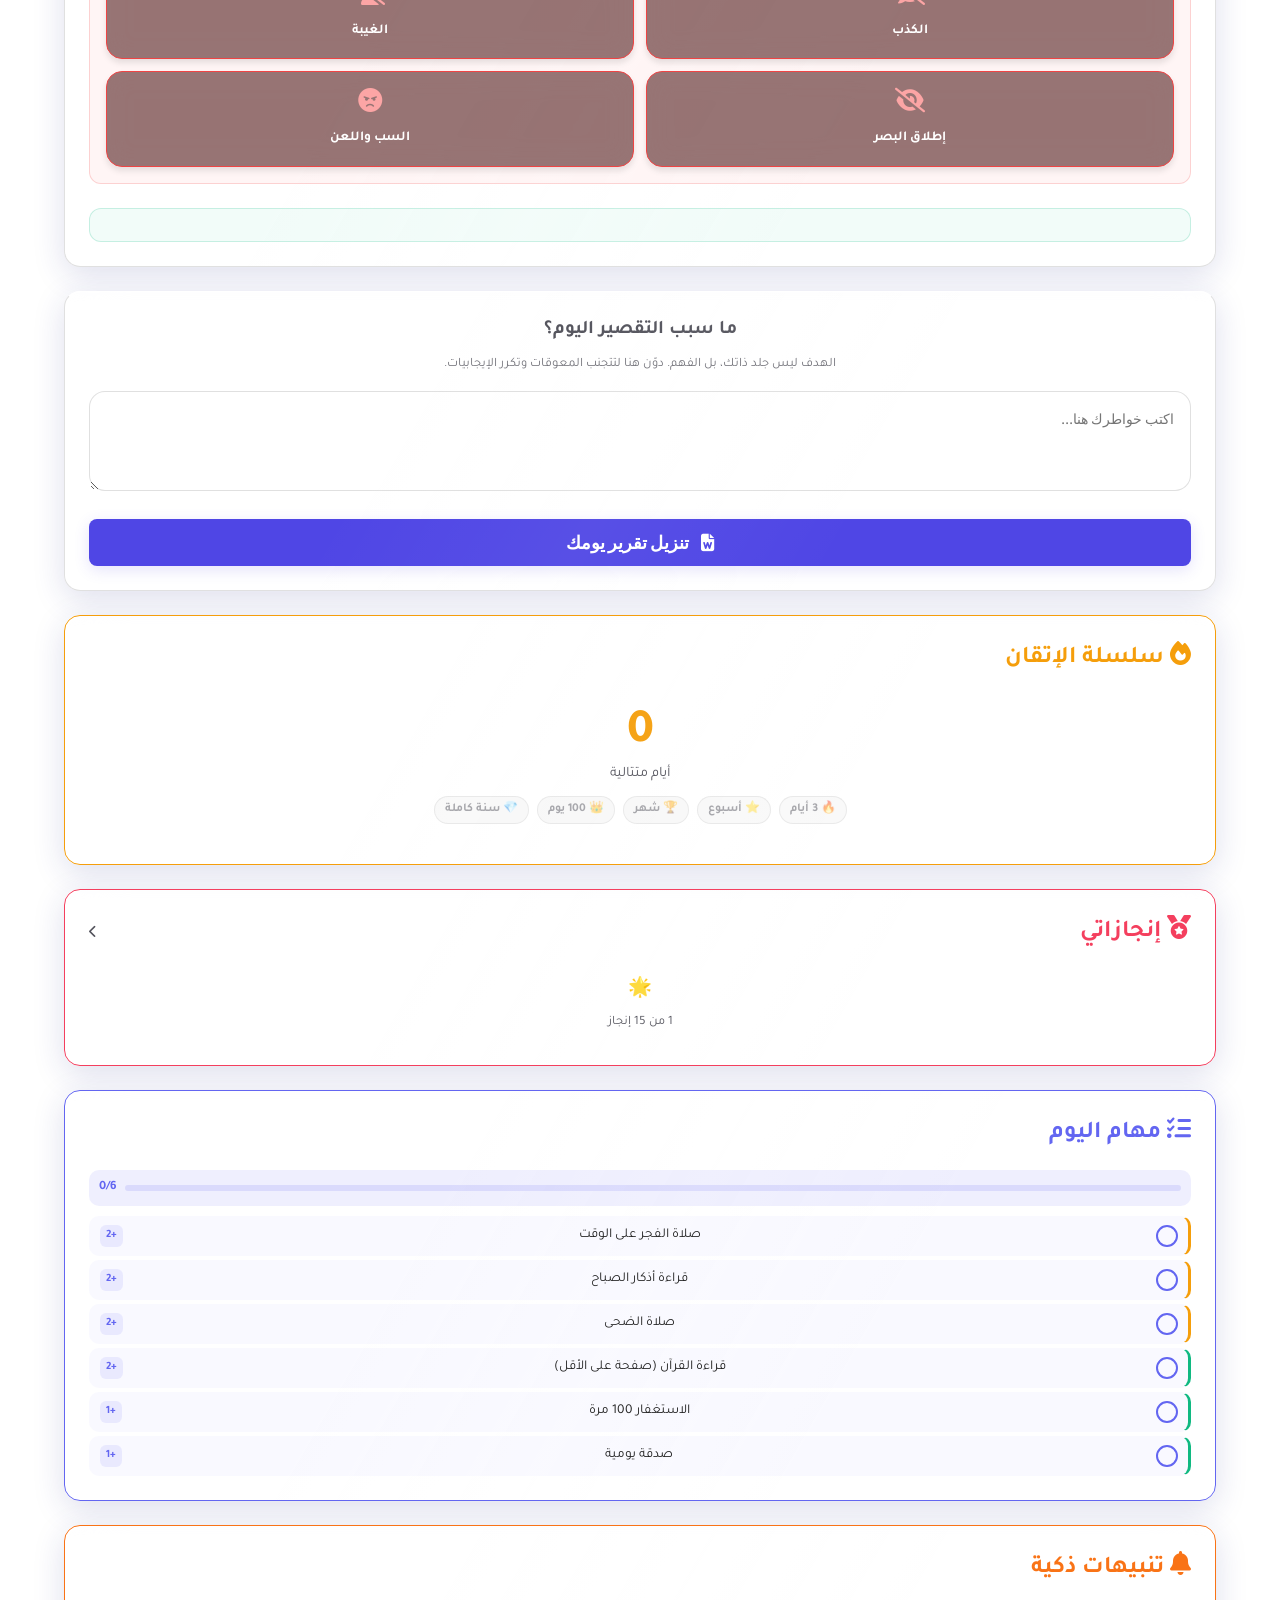
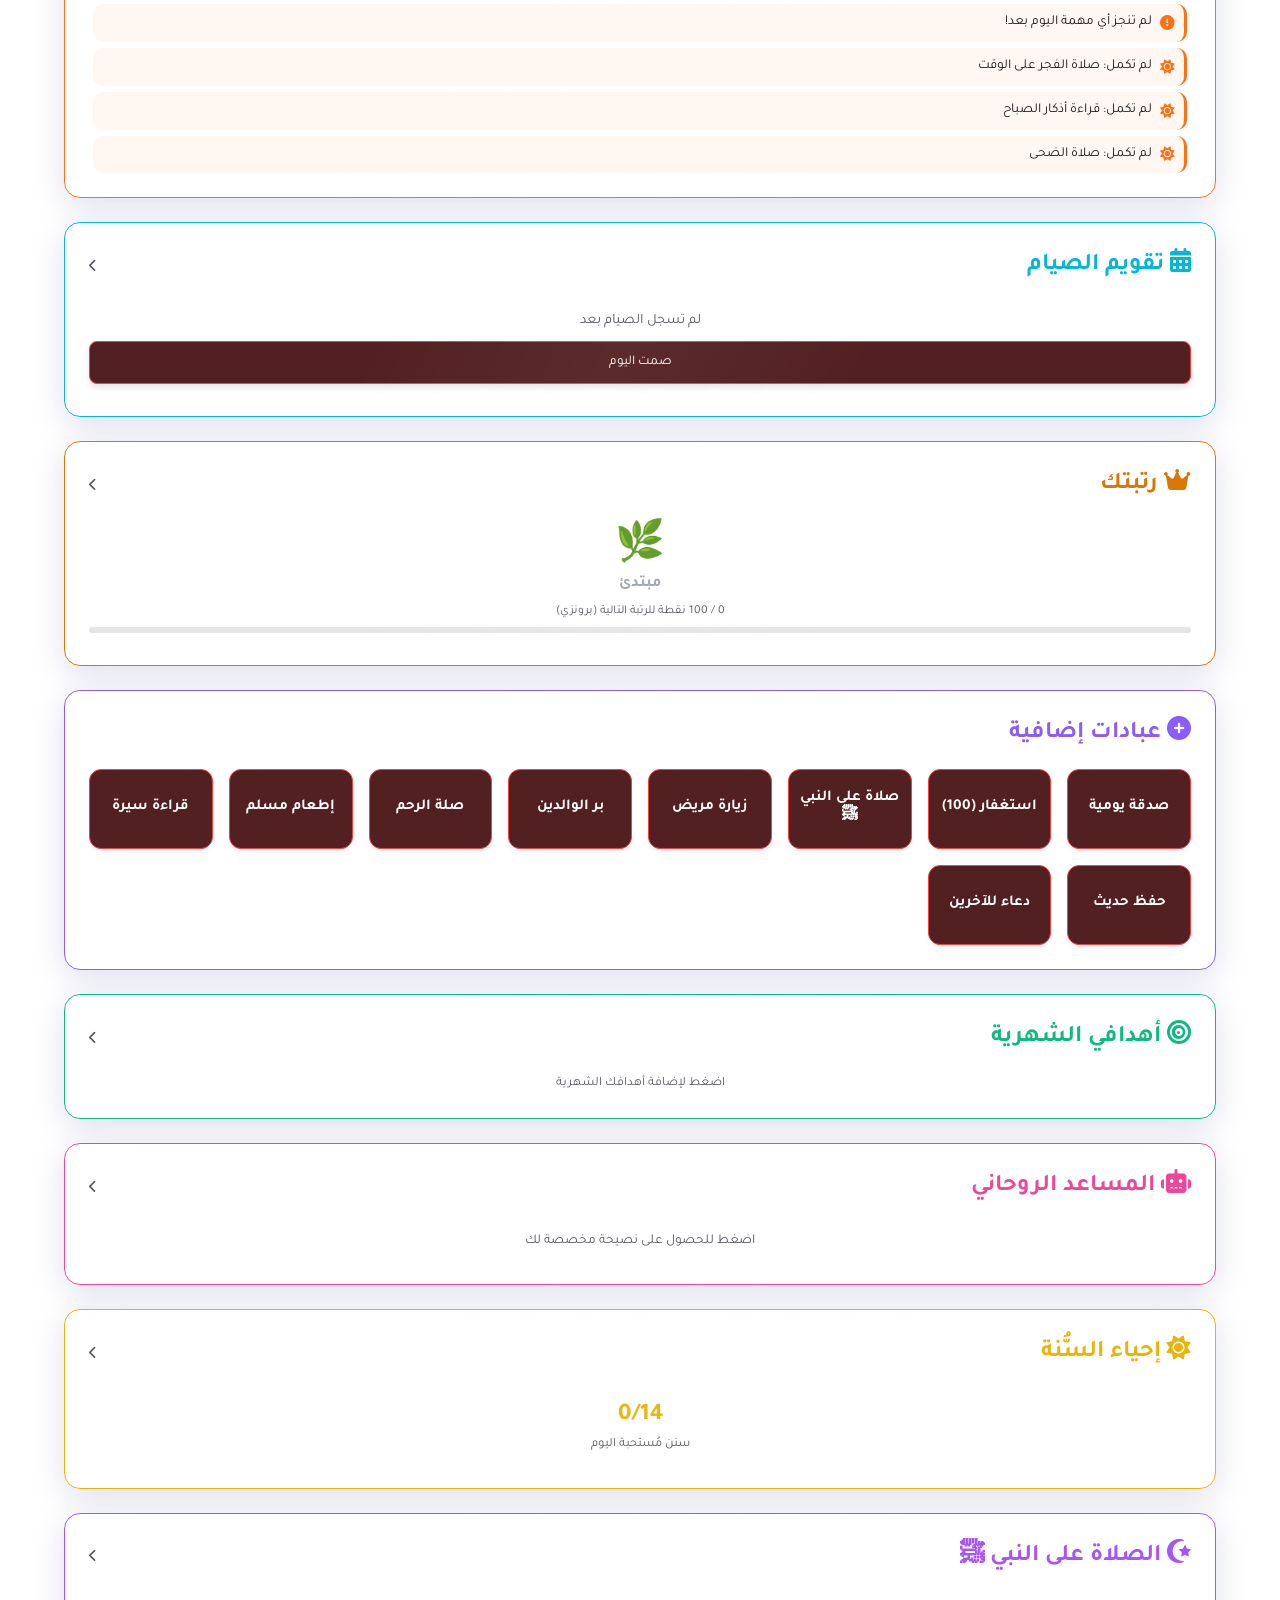
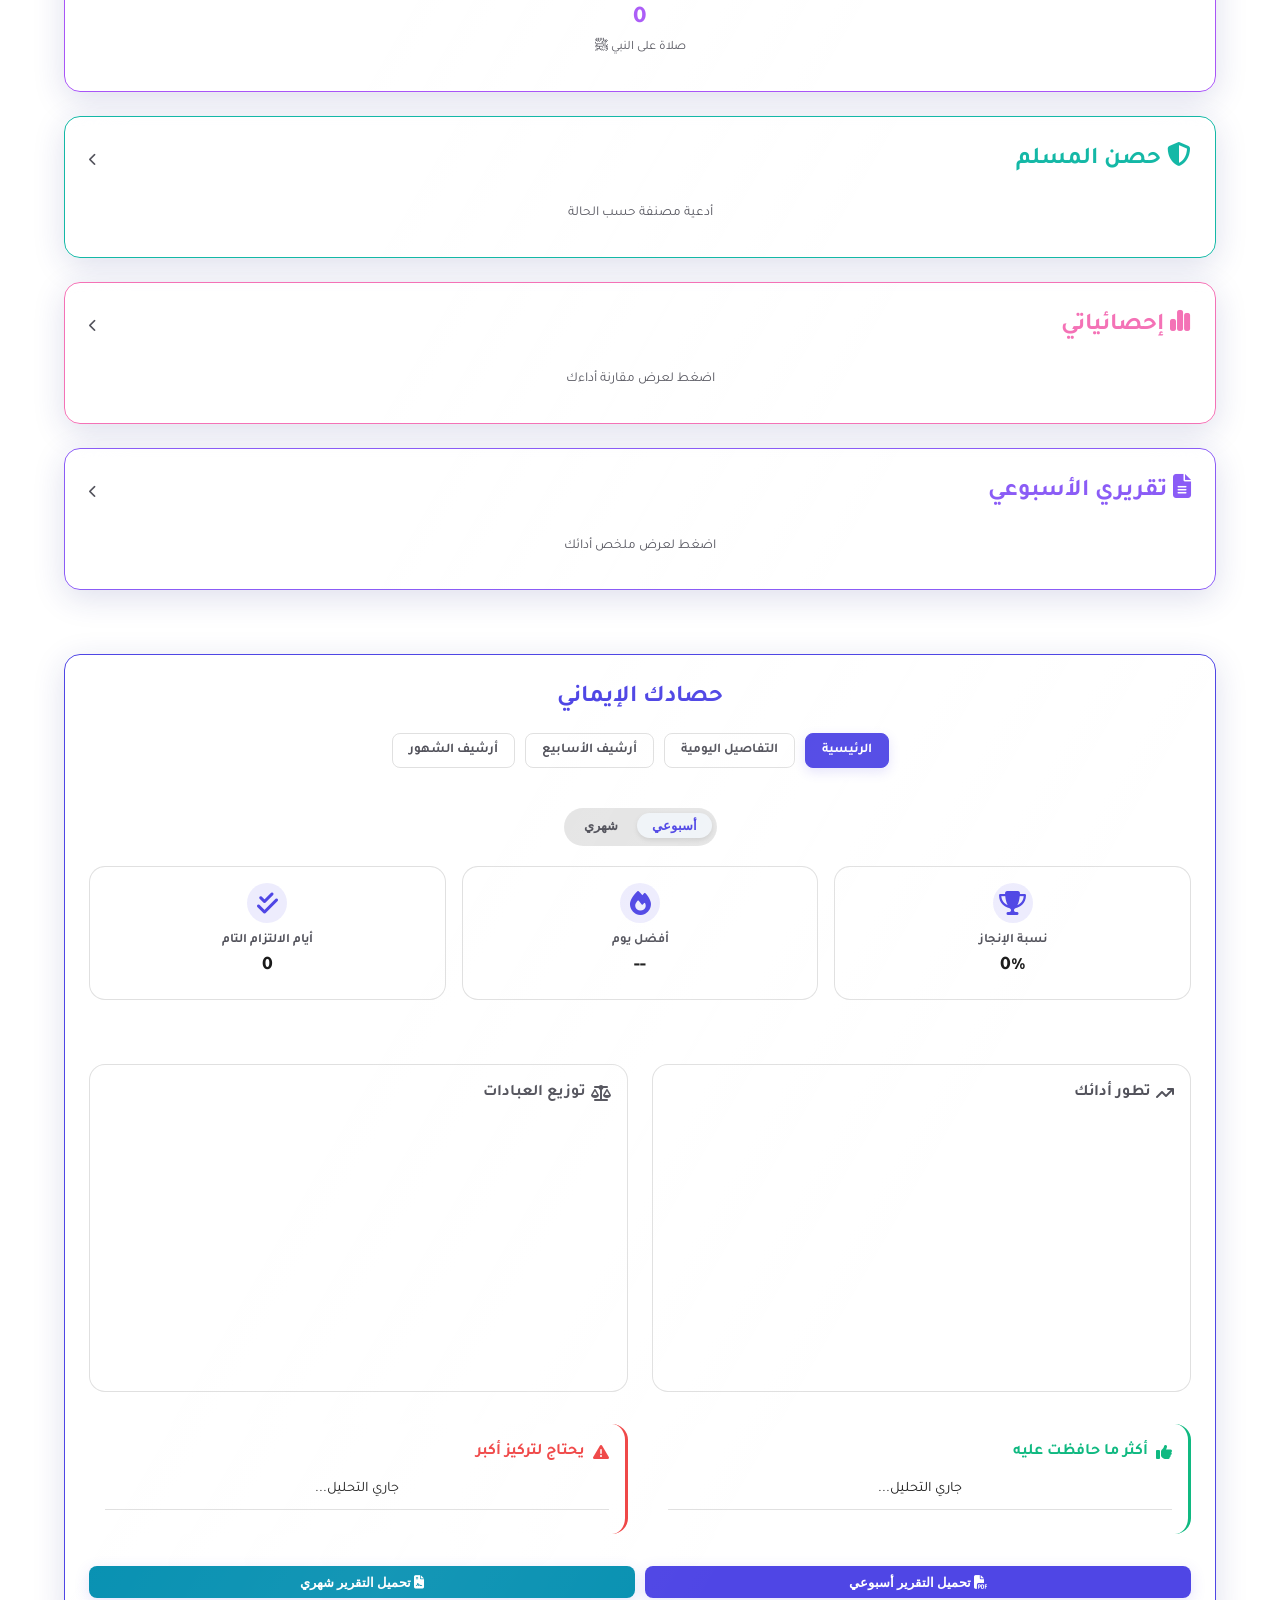
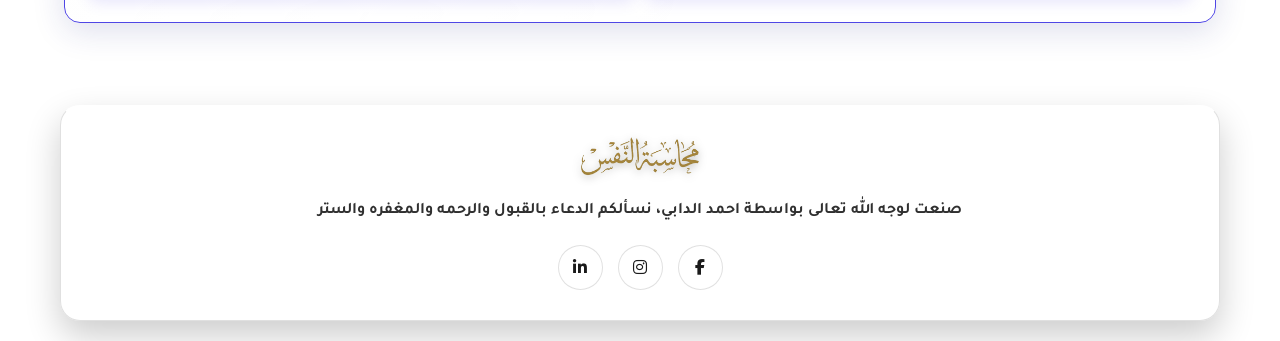
==== commit 2687b63e: "ئ" ====
--- a/index.html
+++ b/index.html
@@ -366,7 +366,8 @@
               </div>
             </div>
             <div class="npb-right">
-              <div class="npb-countdown" id="npb-countdown">--:--:--</div>
+              <div class="npb-clock" id="npb-clock">--:--:--</div>
+              <div class="npb-countdown" id="npb-countdown">متبقي: --:--:--</div>
               <div class="npb-time" id="npb-prayer-time">--:--</div>
             </div>
           </div>
--- a/style.css
+++ b/style.css
@@ -4666,6 +4666,16 @@
     flex-direction: column;
     align-items: flex-end;
 }
+.npb-clock {
+    font-size: 1.6rem;
+    font-weight: 800;
+    font-family: 'Courier New', monospace;
+    color: var(--text-primary);
+    letter-spacing: 1px;
+    direction: ltr;
+    line-height: 1;
+    margin-bottom: 4px;
+}
 .npb-countdown {
     font-size: 1.4rem;
     font-weight: 800;
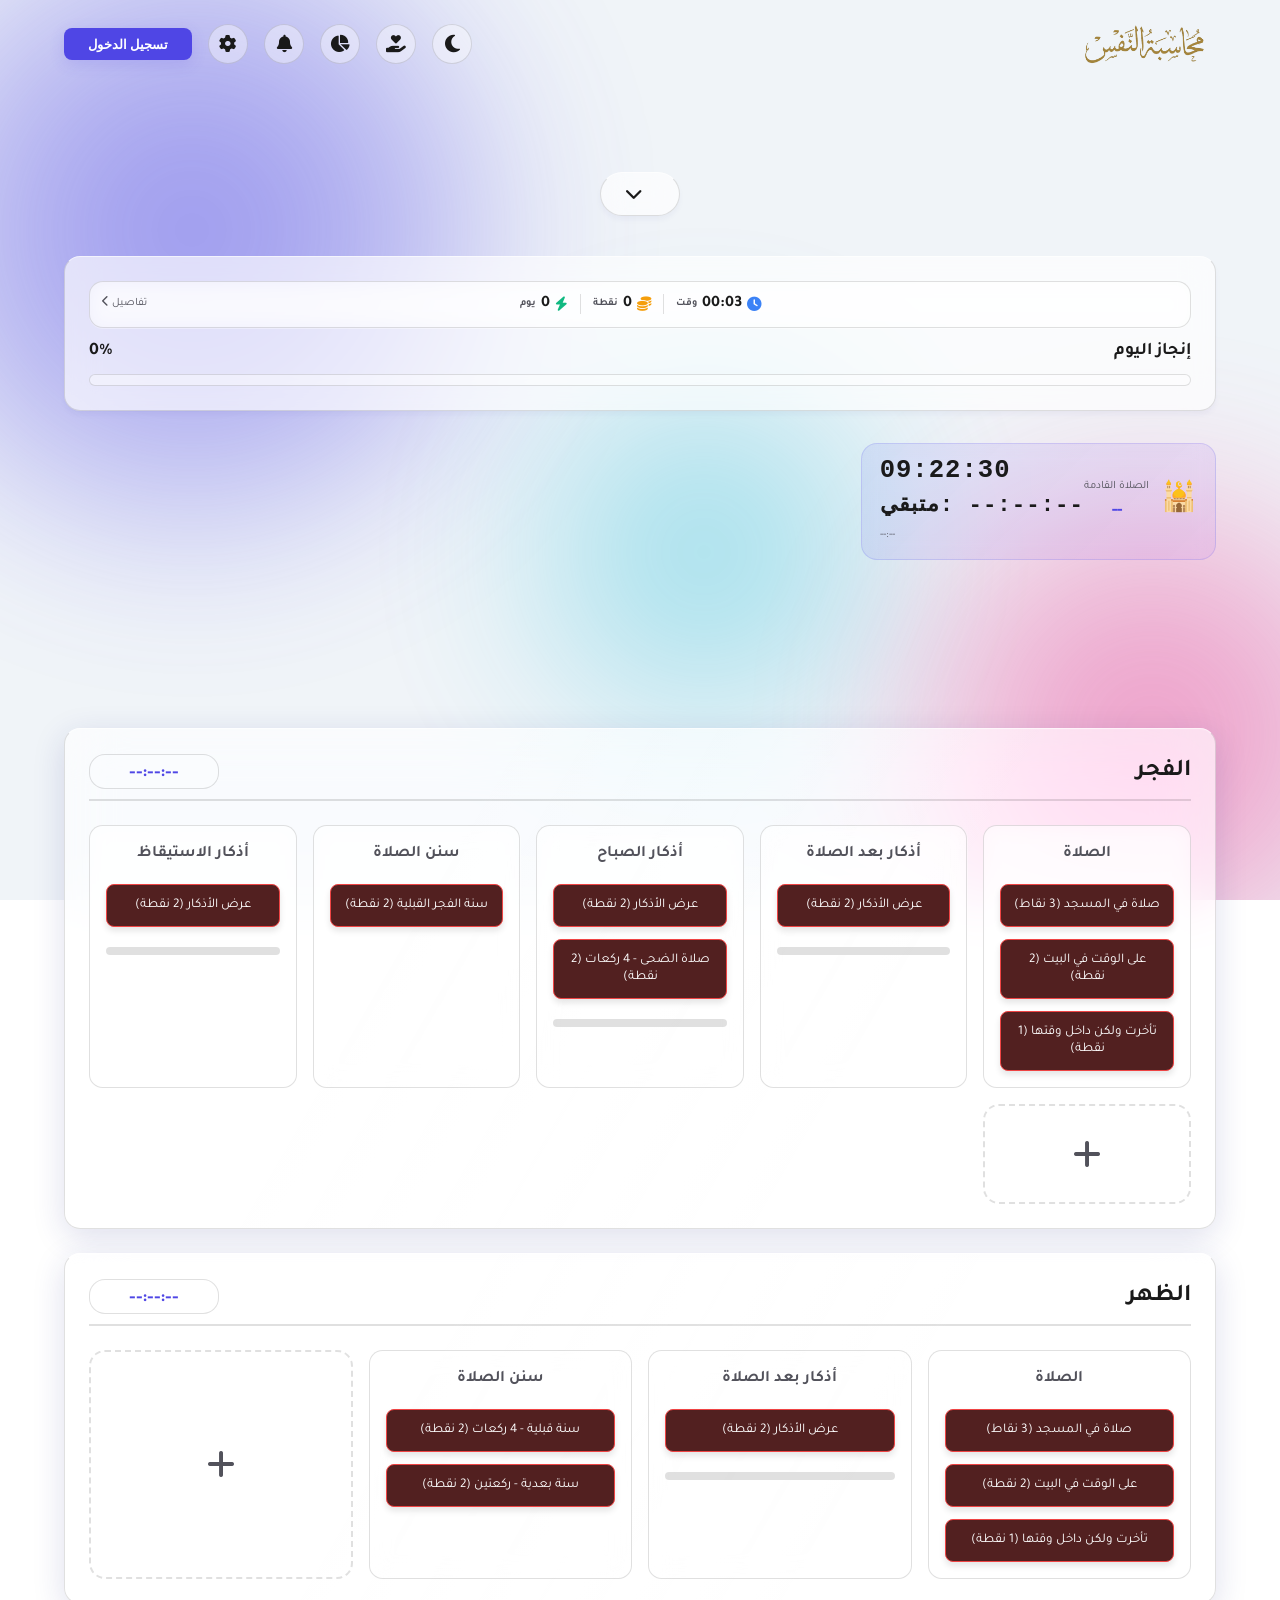
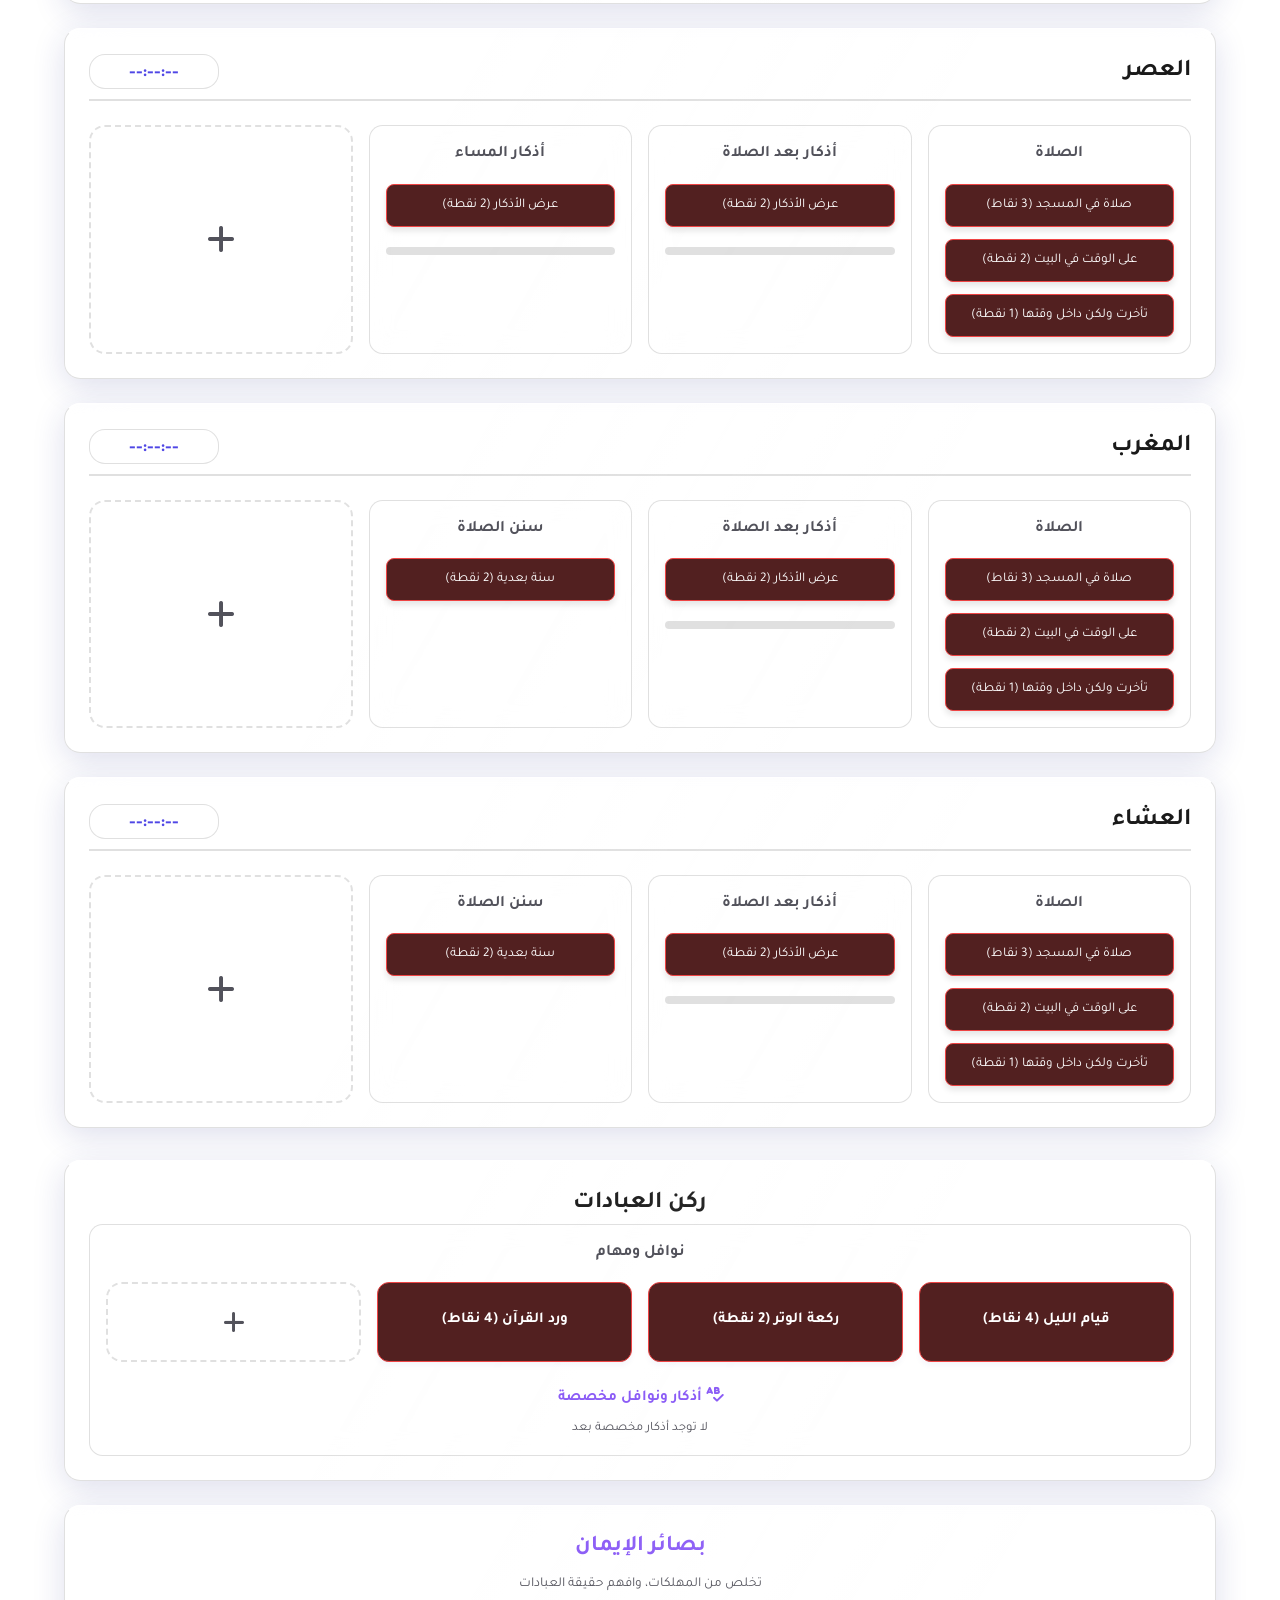
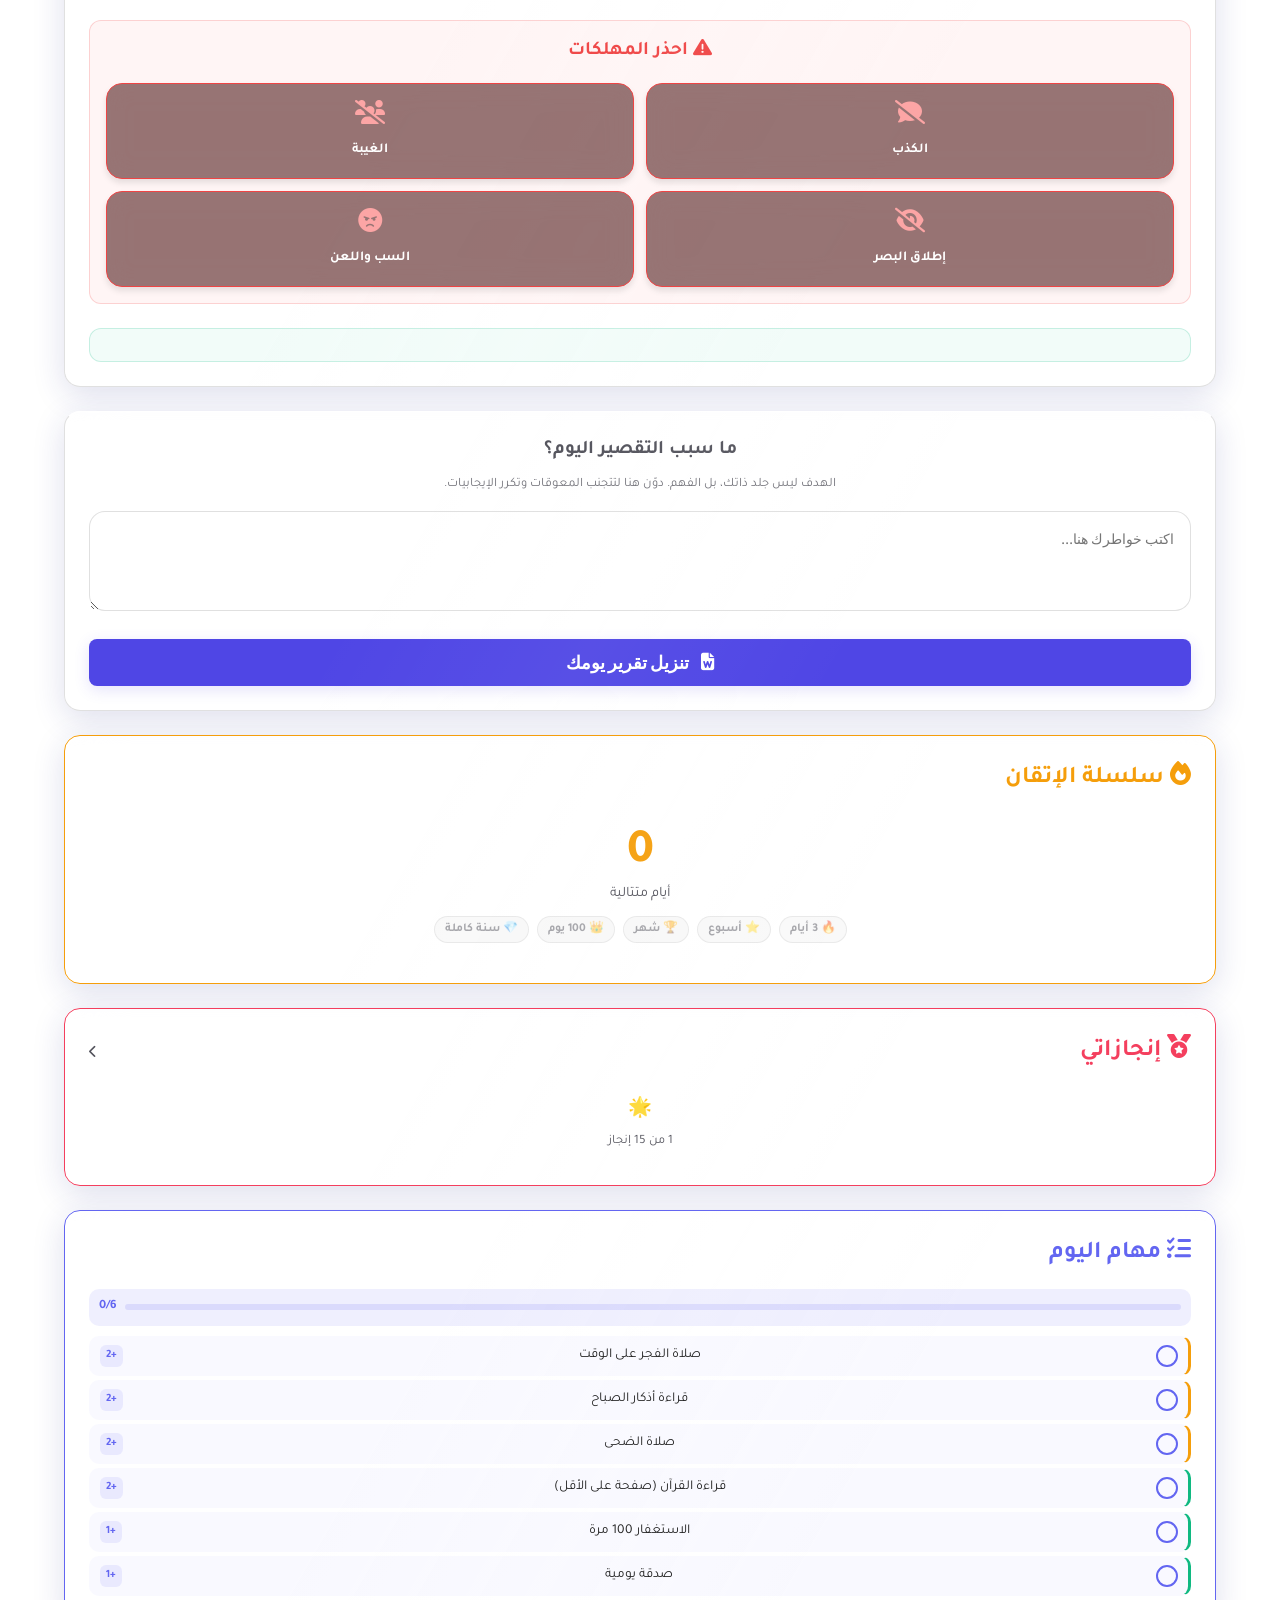
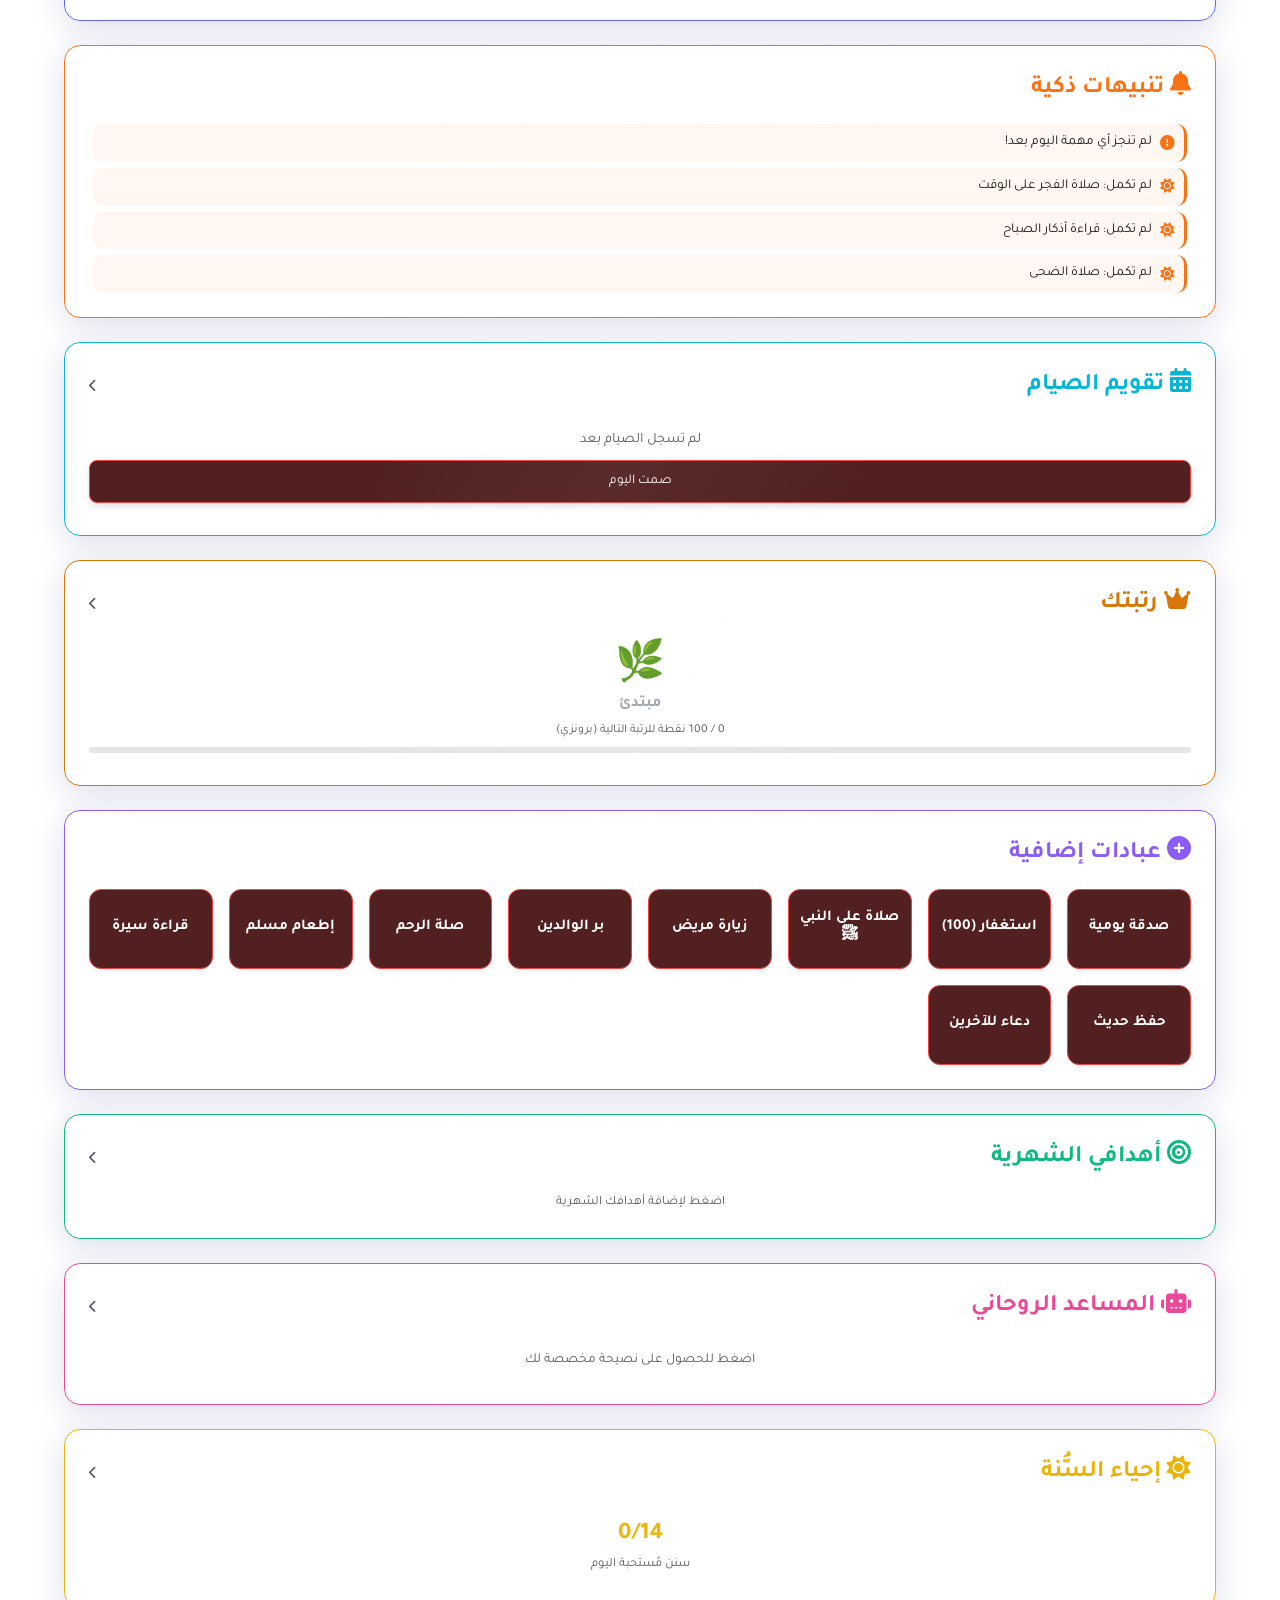
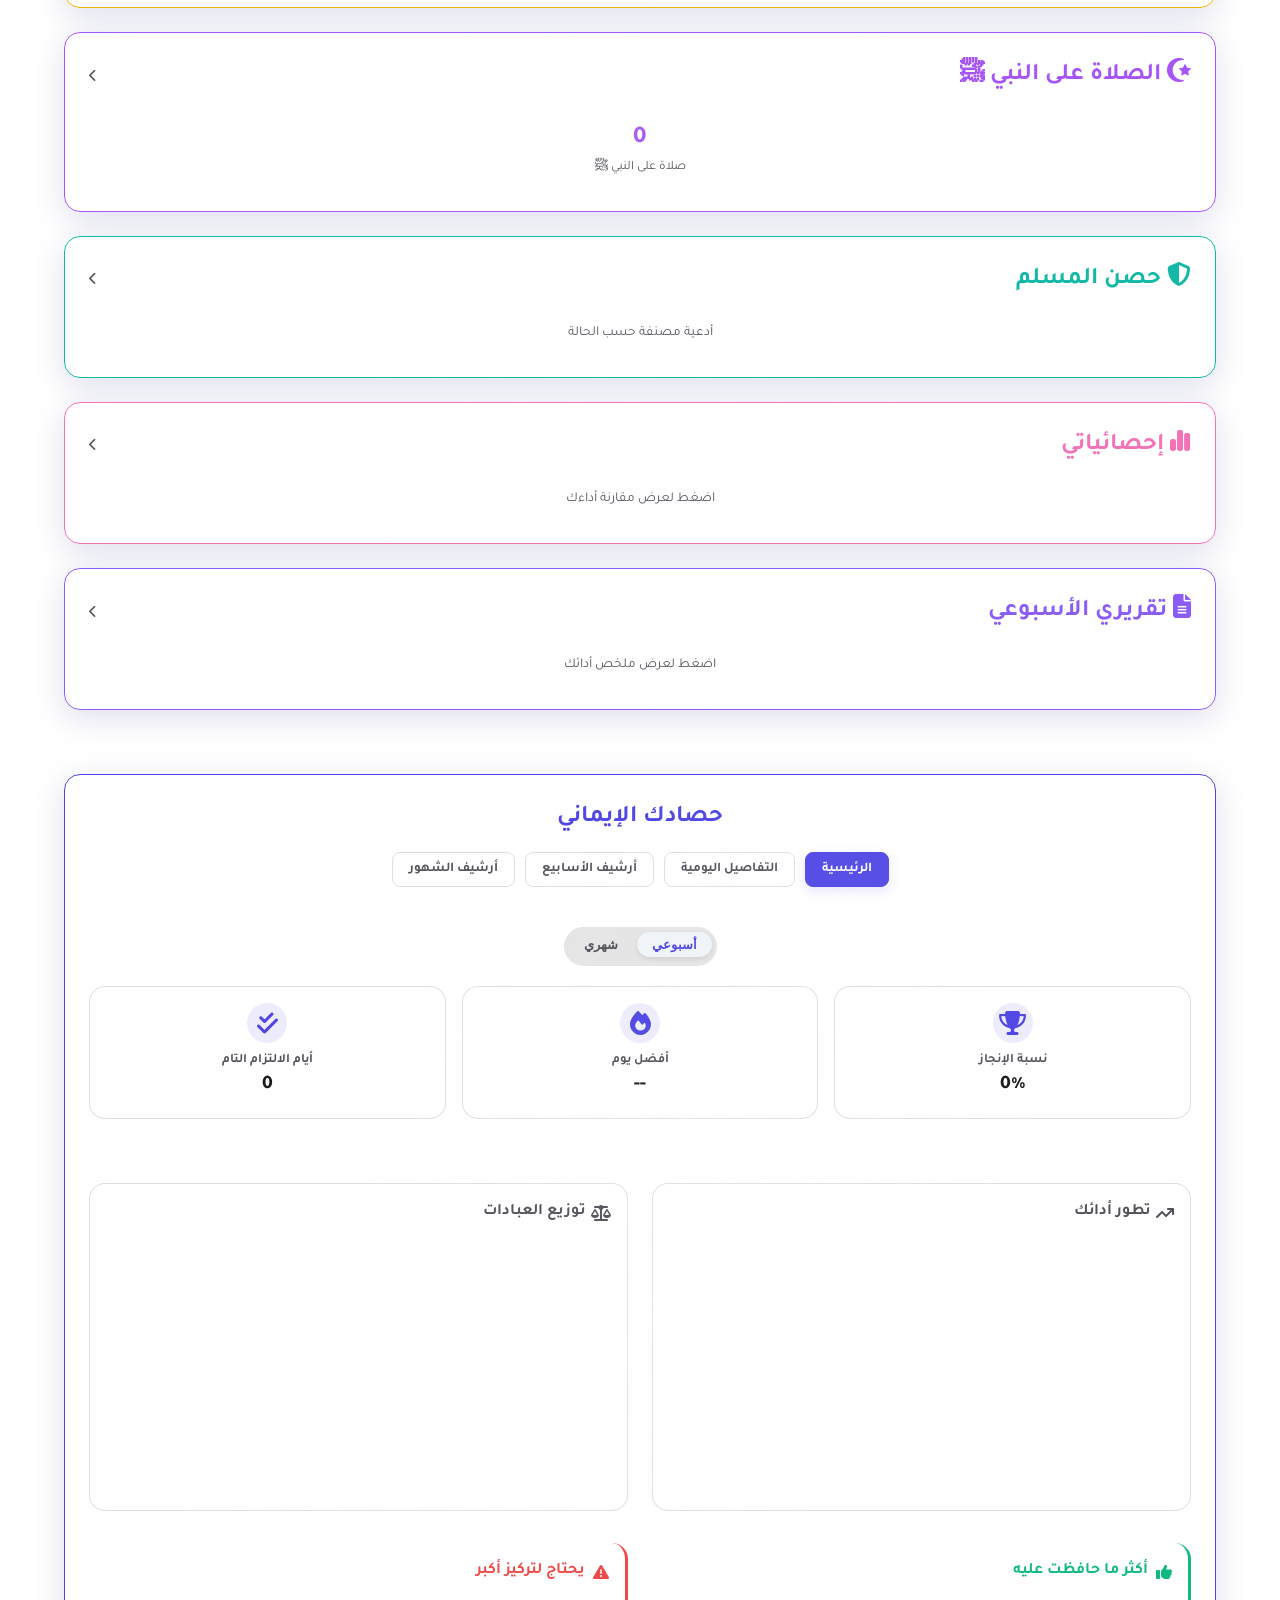
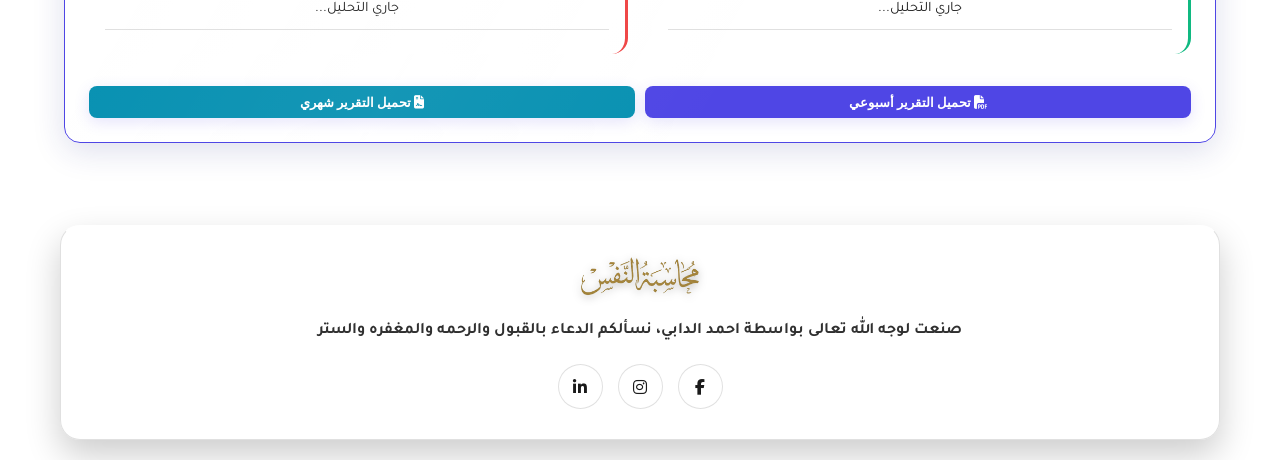
==== commit fe60ca5f: "e" ====
--- a/index.html
+++ b/index.html
@@ -370,6 +370,10 @@
               <div class="npb-countdown" id="npb-countdown">متبقي: --:--:--</div>
               <div class="npb-time" id="npb-prayer-time">--:--</div>
             </div>
+          </div>
+
+          <div style="text-align:center; margin-bottom:1rem;">
+            <iframe src="https://pray.ahmedelywa.com/widget?lat=30.7833666&lng=30.9982536&method=5&lang=ar&theme=dark&compact=true" width="300" height="60" frameborder="0" style="border-radius: 8px;" loading="lazy"></iframe>
           </div>
 
           <div id="app-main-column" class="main-column">
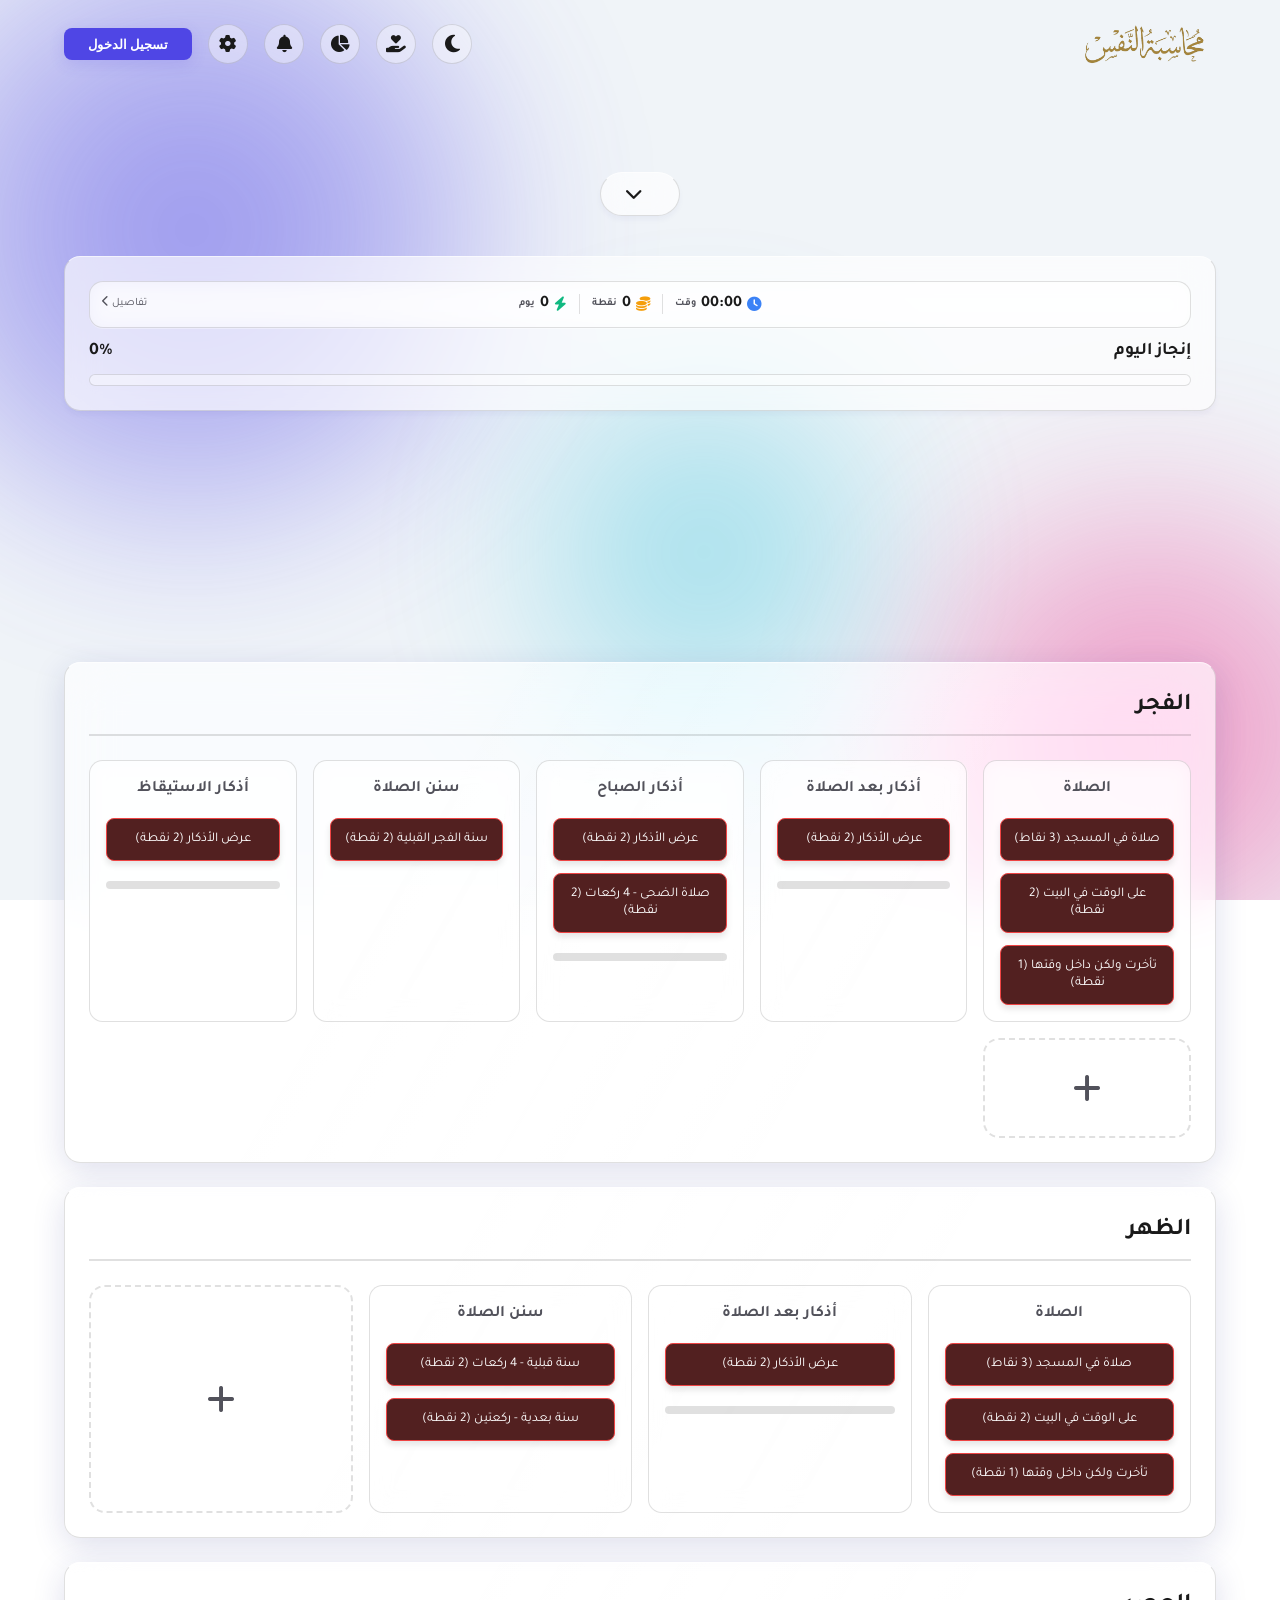
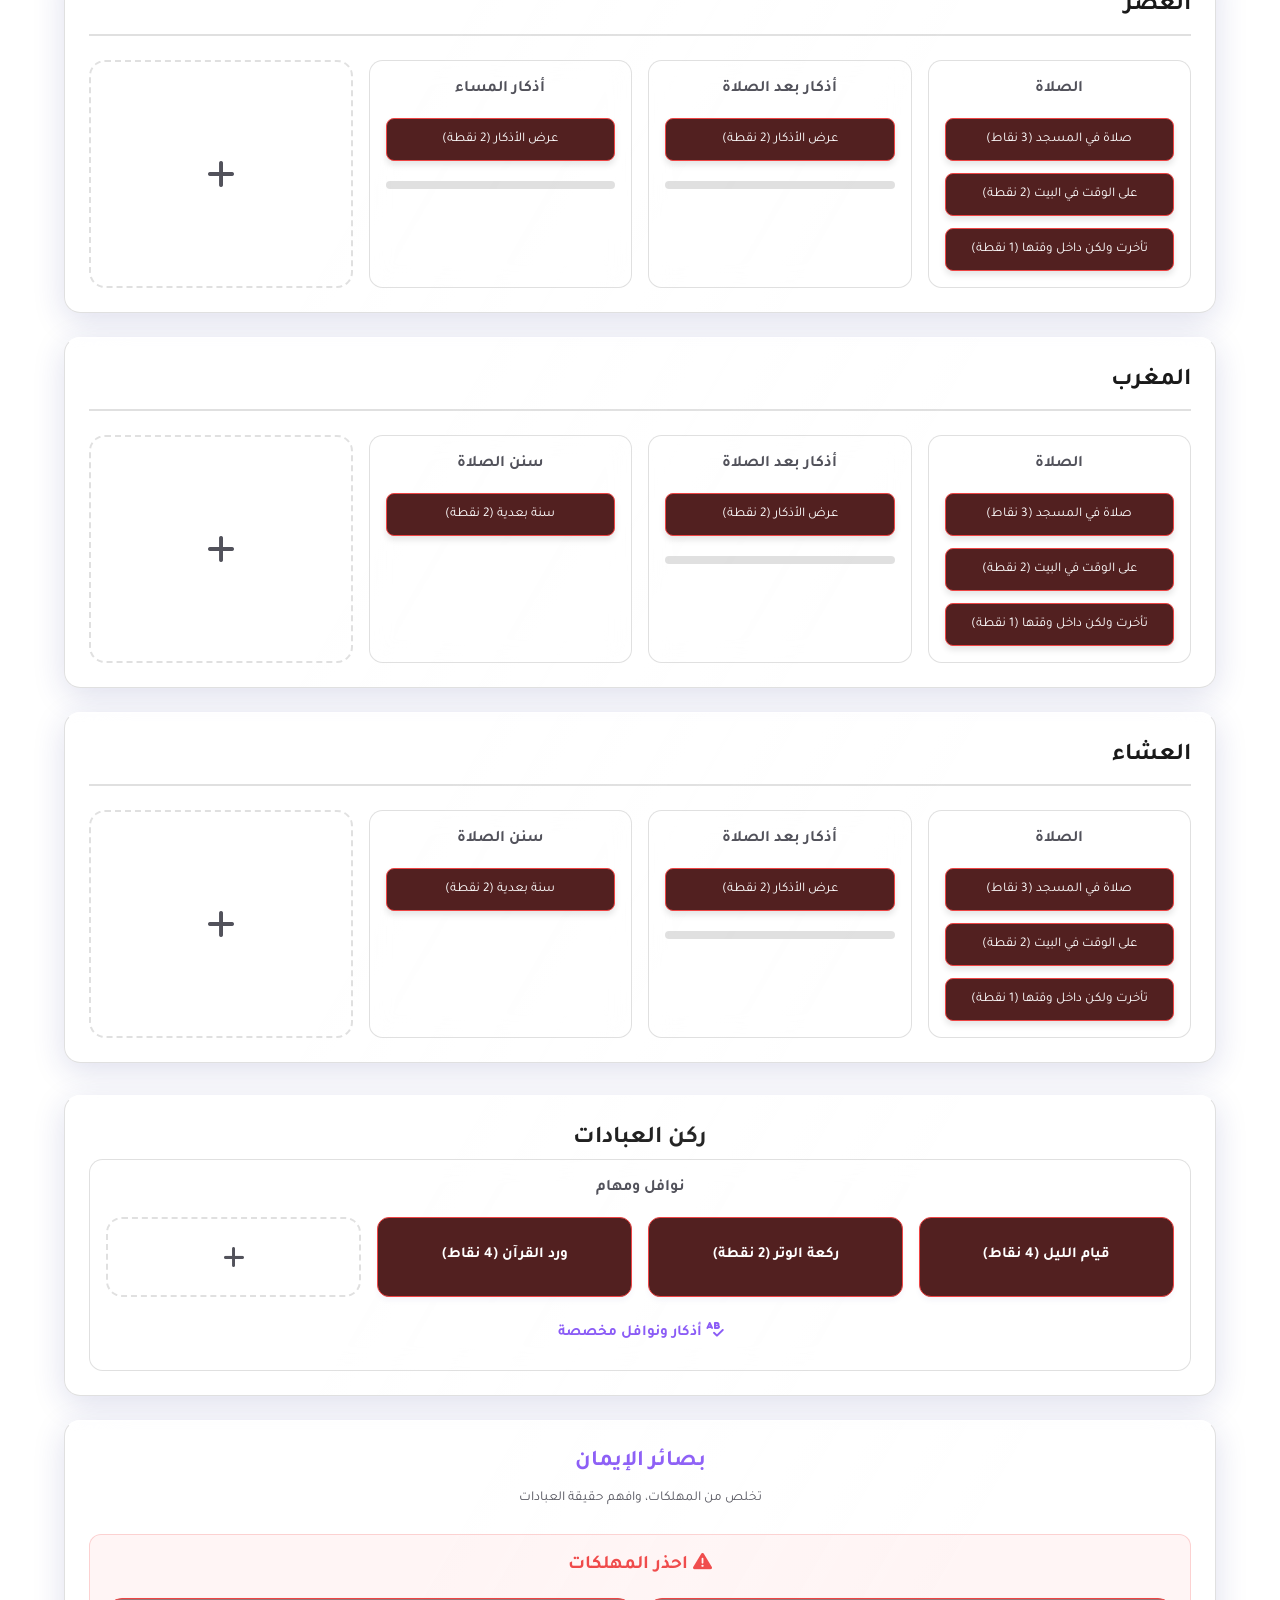
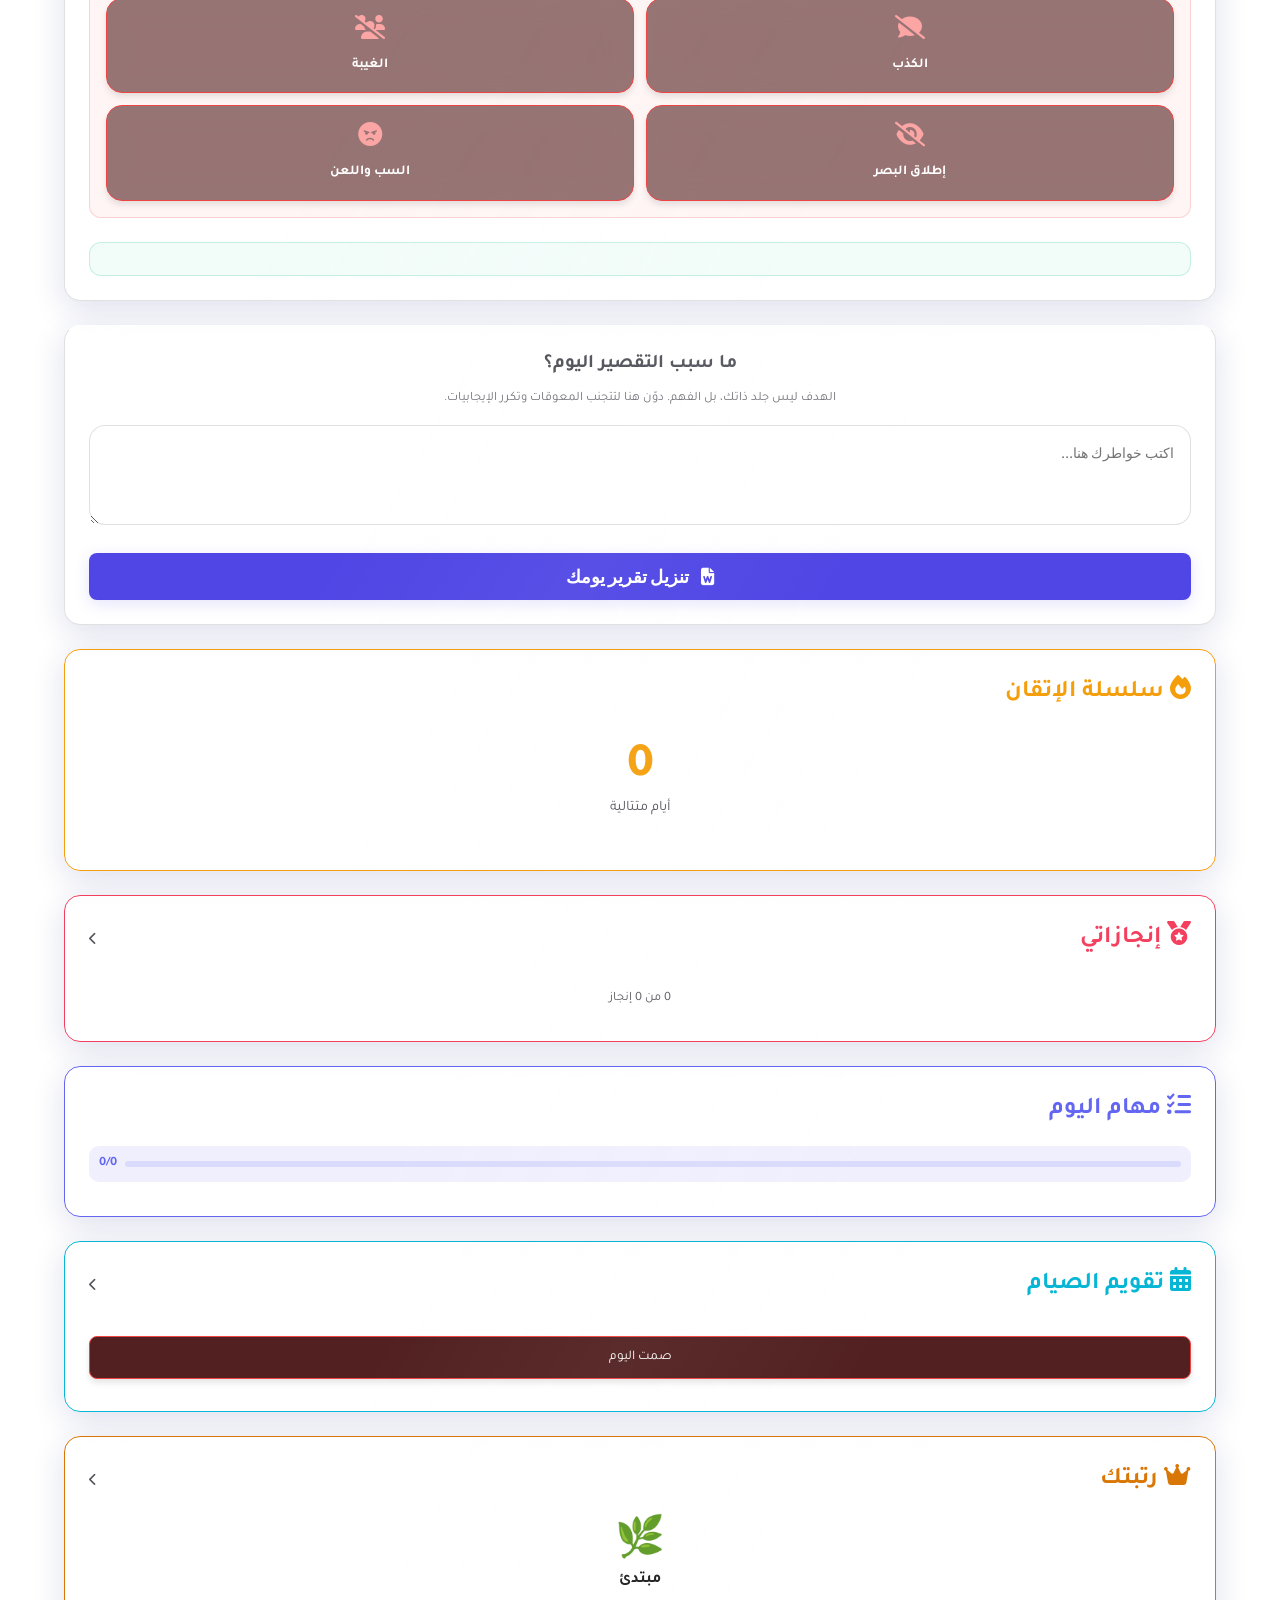
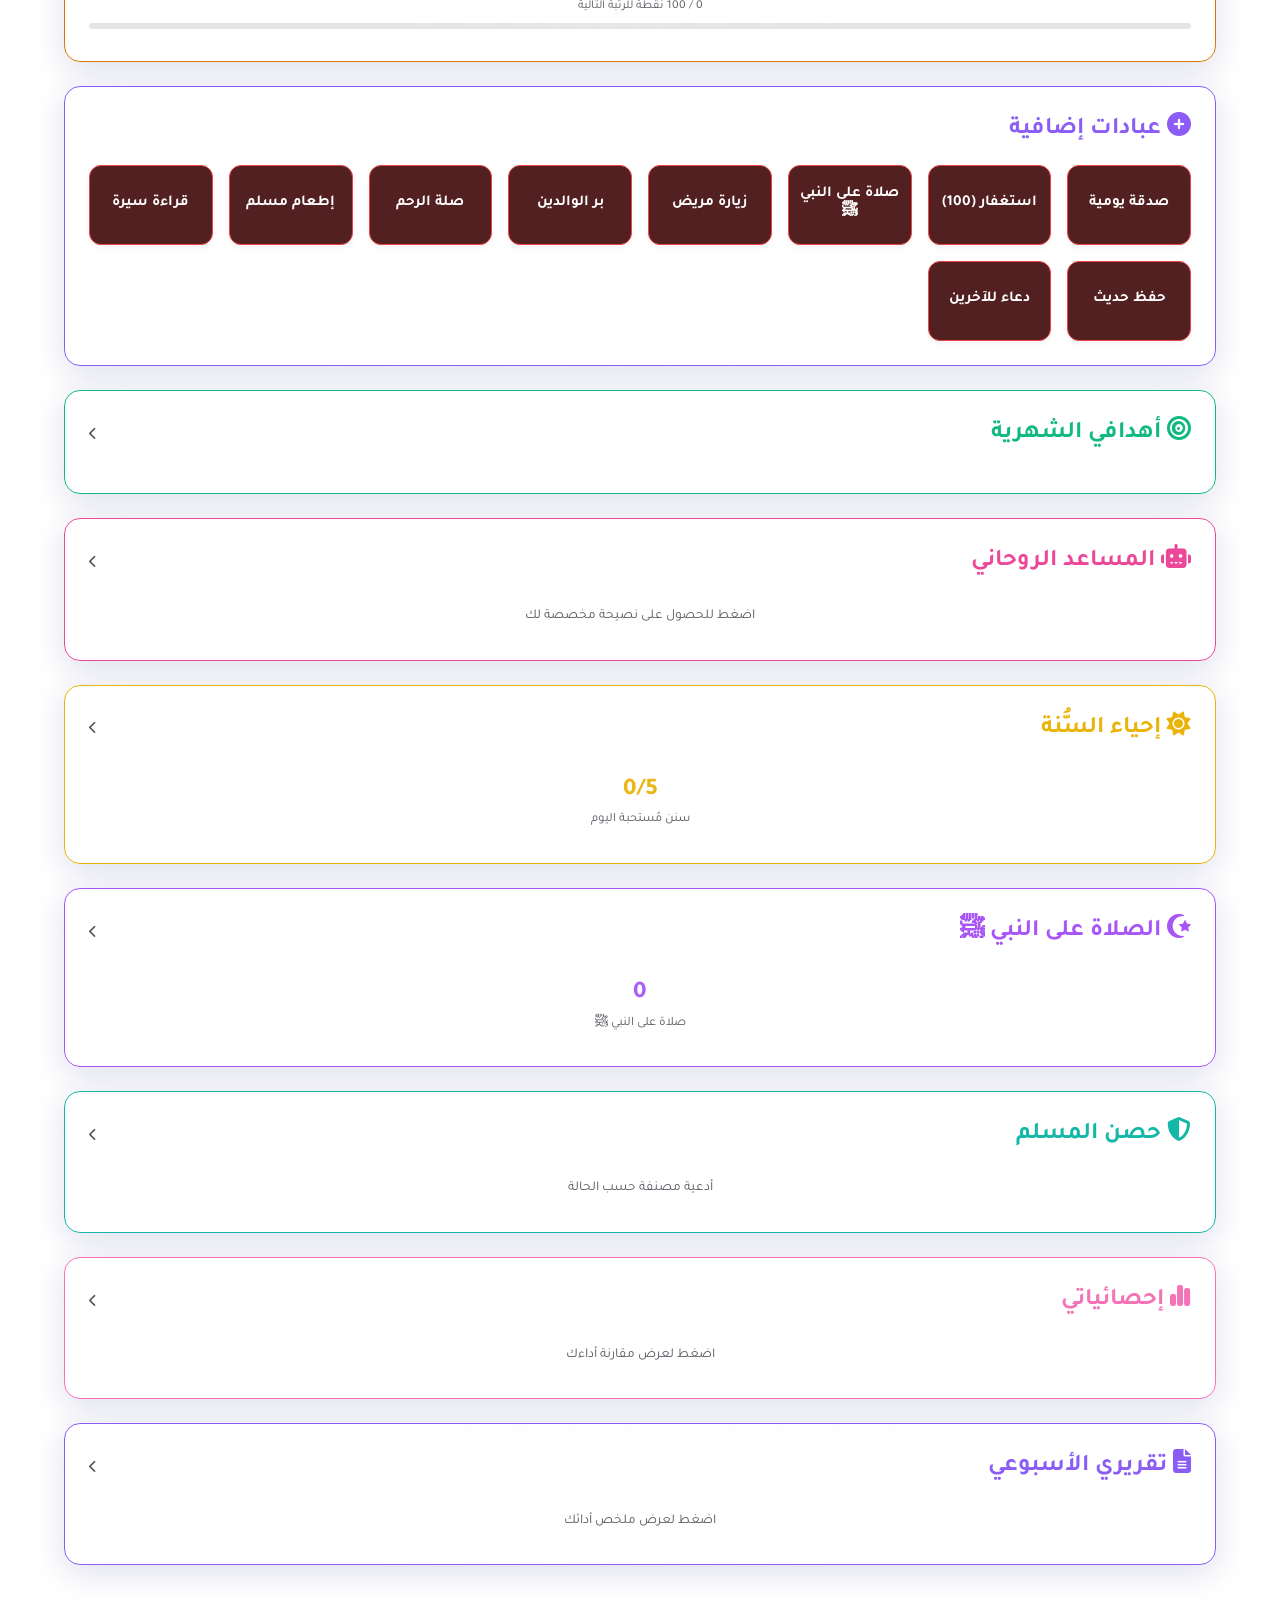
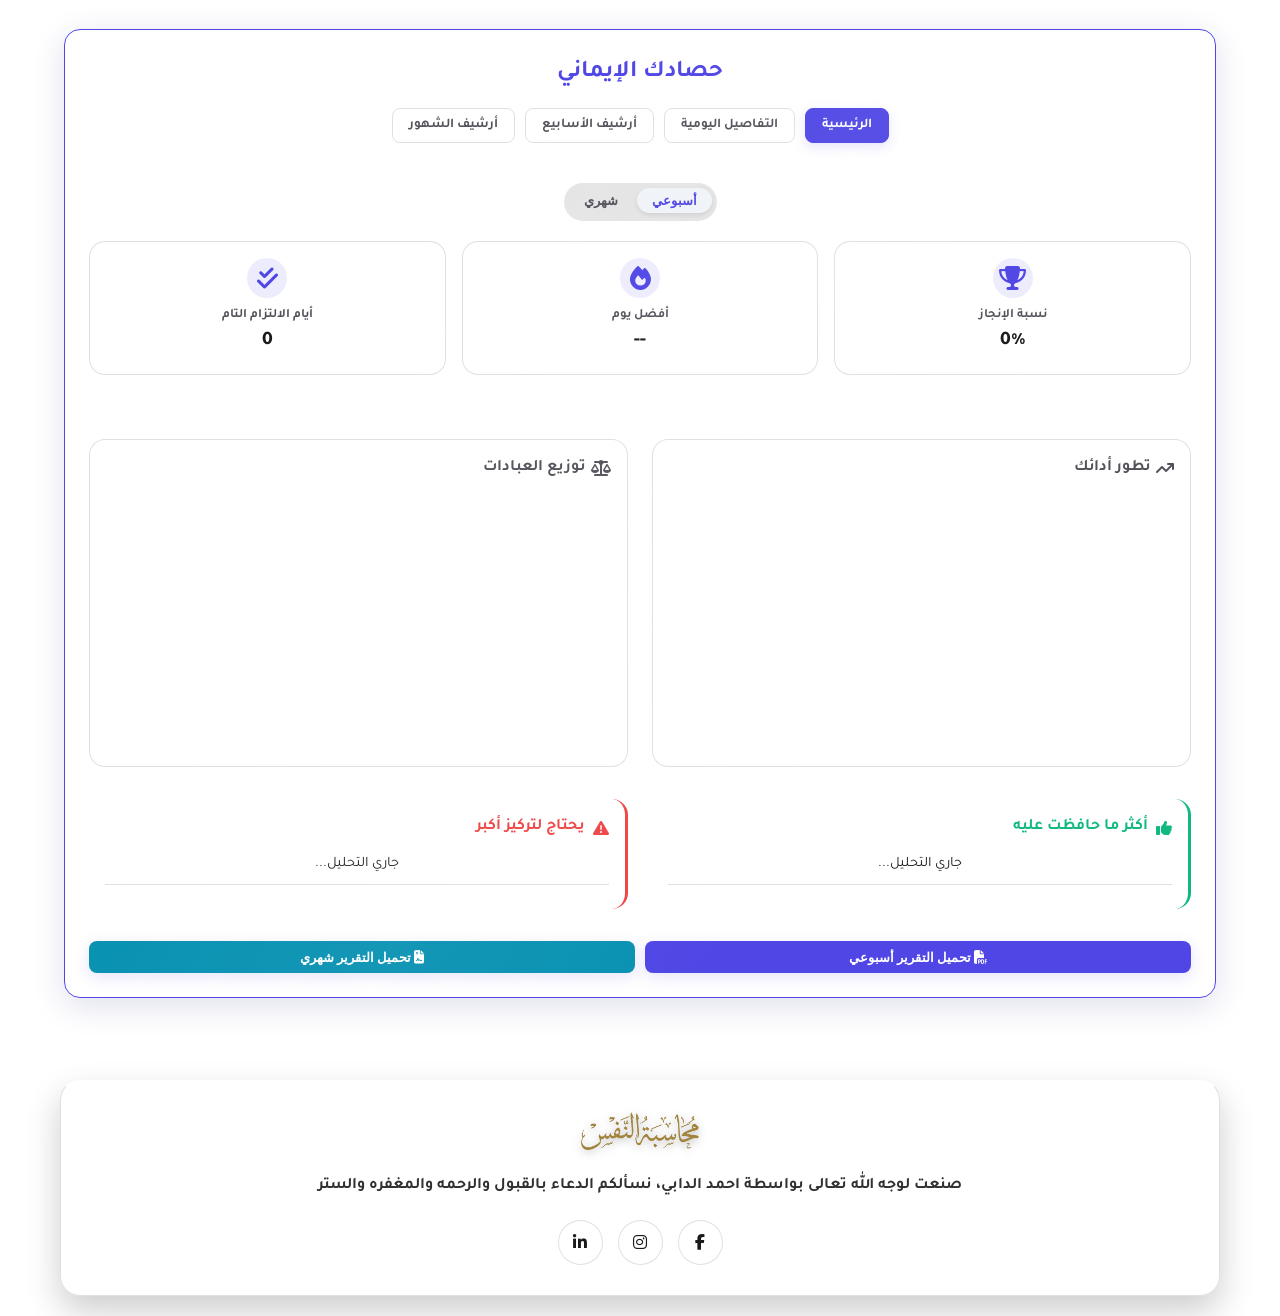
==== commit 731a3cfc: "ي" ====
--- a/index.html
+++ b/index.html
@@ -250,27 +250,6 @@
                   </div>
 
                   <div class="form-group">
-                      <label>الموقع الجغرافي (لمواقيت الصلاة)</label>
-                      <div style="display:flex; flex-direction:column; gap:8px;">
-                          <button id="get-location-btn" class="task-btn toggle-btn" style="width:100%; display:flex; gap:10px; justify-content:center; align-items:center;">
-                              <i class="fa-solid fa-location-dot"></i> تحديد موقعي تلقائياً (GPS)
-                          </button>
-                          <p style="font-size:0.75rem; color:var(--text-secondary); text-align:center;">— أو حدد يدوياً —</p>
-                          <div style="display:flex; gap:6px;">
-                              <input type="number" id="setup-lat" step="any" placeholder="خط العرض (lat)" class="glass-input" style="flex:1; font-size:0.85rem; padding:6px 10px;">
-                              <input type="number" id="setup-lng" step="any" placeholder="خط الطول (lng)" class="glass-input" style="flex:1; font-size:0.85rem; padding:6px 10px;">
-                          </div>
-                          <button type="button" id="save-location-btn" class="btn-primary" style="width:100%; padding:6px; font-size:0.85rem; background:#10b981;">
-                              <i class="fa-solid fa-check"></i> حفظ الموقع
-                          </button>
-                          <button type="button" id="set-zefta-btn" class="task-btn toggle-btn" style="width:100%; display:flex; gap:8px; justify-content:center; align-items:center; font-size:0.85rem; border-color:#f59e0b; color:#f59e0b;">
-                              <i class="fa-solid fa-map-marker-alt"></i> طنطا الغربية مصر (الإعداد السريع)
-                          </button>
-                      </div>
-                      <p id="location-status" style="font-size: 0.8rem; margin-top: 5px; color: var(--accent-color);"></p>
-                  </div>
-
-                  <div class="form-group">
                     <label>مستواك الحالي (لضبط كمية الأذكار)</label>
                     <select id="setup-level" class="glass-input">
                         <option value="3">مجتهد (الورد الكامل - كل الأذكار)</option>
@@ -334,20 +313,6 @@
                           تنويه للآيفون: يجب إضافة الموقع للشاشة الرئيسية (Add to Home Screen) لتعمل الإشعارات.
                       </p>
                   </div>
-                  <hr style="border-color: var(--glass-border); margin: 1.5rem 0;">
-                  <h4 style="margin-bottom: 1rem; color: var(--accent-color);"><i class="fa-solid fa-clock"></i> التوقيت</h4>
-                  <div class="form-group">
-                      <div style="display: flex; align-items: center; justify-content: space-between; gap: 10px;">
-                          <div>
-                              <label style="margin: 0;">التوقيت الصيفي (+3)</label>
-                              <p style="font-size: 0.75rem; color: var(--text-secondary); margin: 2px 0 0;">الوقت الحالي: <strong id="dst-current-time"></strong></p>
-                          </div>
-                          <label class="dst-toggle-switch">
-                              <input type="checkbox" id="dst-toggle" onchange="toggleDST(this.checked)">
-                              <span class="dst-toggle-slider"></span>
-                          </label>
-                      </div>
-                  </div>
               </div>
               <div class="modal-footer">
                   <button id="save-setup-btn" class="btn-primary" style="width: 100%;" onclick="closeSetupAndApply()"><i class="fa-solid fa-check"></i> تم</button>
@@ -355,26 +320,11 @@
           </div>
       </div>
 
+        <div class="prayer-times-iframe-wrapper">
+          <iframe id="iframe3" src="https://timesprayer.today/widget_frame.php?frame=3&amp;id=119&amp;theme=w3-black&amp;sound=true"></iframe>
+        </div>
+
         <div id="main-layout-wrapper" class="main-layout-wrapper">
-          
-          <div id="next-prayer-banner" class="next-prayer-banner">
-            <div class="npb-left">
-              <div class="npb-icon">🕌</div>
-              <div class="npb-info">
-                <div class="npb-label">الصلاة القادمة</div>
-                <div class="npb-name" id="npb-prayer-name">--</div>
-              </div>
-            </div>
-            <div class="npb-right">
-              <div class="npb-clock" id="npb-clock">--:--:--</div>
-              <div class="npb-countdown" id="npb-countdown">متبقي: --:--:--</div>
-              <div class="npb-time" id="npb-prayer-time">--:--</div>
-            </div>
-          </div>
-
-          <div style="text-align:center; margin-bottom:1rem;">
-            <iframe src="https://pray.ahmedelywa.com/widget?lat=30.7833666&lng=30.9982536&method=5&lang=ar&theme=dark&compact=true" width="300" height="60" frameborder="0" style="border-radius: 8px;" loading="lazy"></iframe>
-          </div>
 
           <div id="app-main-column" class="main-column">
             <div class="prayers-container" id="prayers-container-wrapper">
@@ -382,7 +332,6 @@
               <div class="prayer-item" id="fajr-card" data-aos="fade-up">
                 <div class="prayer-header-wrapper">
                   <span class="prayer-name">الفجر</span>
-                  <span class="prayer-timer" id="timer-fajr">--:--:--</span>
                 </div>
                 <div class="prayer-content-grid">
                   <div class="task-box">
@@ -426,7 +375,6 @@
               <div class="prayer-item" id="dhuhr-card" data-aos="fade-up">
                 <div class="prayer-header-wrapper">
                   <span class="prayer-name">الظهر</span>
-                  <span class="prayer-timer" id="timer-dhuhr">--:--:--</span>
                 </div>
                 <div class="prayer-content-grid">
                   <div class="task-box">
@@ -456,7 +404,6 @@
               <div class="prayer-item" id="asr-card" data-aos="fade-up">
                 <div class="prayer-header-wrapper">
                   <span class="prayer-name">العصر</span>
-                  <span class="prayer-timer" id="timer-asr">--:--:--</span>
                 </div>            
                 <div class="prayer-content-grid">
                   <div class="task-box">
@@ -488,7 +435,6 @@
               <div class="prayer-item" id="maghrib-card" data-aos="fade-up">
                 <div class="prayer-header-wrapper">
                   <span class="prayer-name">المغرب</span>
-                  <span class="prayer-timer" id="timer-maghrib">--:--:--</span>
                 </div>  
                 <div class="prayer-content-grid">
                   <div class="task-box">
@@ -517,7 +463,6 @@
               <div class="prayer-item" id="isha-card" data-aos="fade-up">
                 <div class="prayer-header-wrapper">
                   <span class="prayer-name">العشاء</span>
-                  <span class="prayer-timer" id="timer-isha">--:--:--</span>
                 </div>  
                 <div class="prayer-content-grid">
                   <div class="task-box">
@@ -1315,20 +1260,6 @@
     </div>
   </div>
 
-  <!-- مودال أوقات الصلاة المفصلة -->
-  <div id="detailed-prayer-modal" class="modal-overlay hidden" style="z-index: 9999;">
-    <div class="liquid-modal" style="max-width: 500px; width: 95%;">
-      <div class="modal-header">
-        <h3><i class="fa-solid fa-mosque" style="color: #10b981;"></i> مواقيت الصلاة</h3>
-        <button class="close-btn" onclick="closeDetailedPrayerModal()">&times;</button>
-      </div>
-      <div class="modal-body">
-        <div id="detailed-prayer-list"></div>
-        <div id="detailed-prayer-extra" style="margin-top: 15px; padding: 10px; background: rgba(0,0,0,0.05); border-radius: 10px;"></div>
-      </div>
-    </div>
-  </div>
-
   <!-- مودال المساعد الروحاني -->
   <div id="assistant-modal" class="modal-overlay hidden" style="z-index: 9999;">
     <div class="liquid-modal" style="max-width: 450px; width: 95%; max-height: 80vh; display: flex; flex-direction: column;">
--- a/style.css
+++ b/style.css
@@ -600,21 +600,6 @@
     border-bottom: none;
     margin-bottom: 0;
     padding-bottom: 0;
-}
-
-.prayer-timer {
-    font-family: 'Outfit', sans-serif; 
-    font-weight: 700;
-    font-size: 0.9rem; 
-    color: var(--accent-color);
-    background: rgba(255, 255, 255, 0.1);
-    padding: 0.3rem 0.8rem;
-    border-radius: 1rem;
-    border: 1px solid var(--glass-border);
-    direction: rtl; 
-    white-space: nowrap; 
-    min-width: 130px;
-    text-align: center;
 }
 
 .glass-input {
@@ -3434,64 +3419,6 @@
 }
 
 /* ========================================= */
-/* أوقات الصلاة المفصلة                       */
-/* ========================================= */
-.detailed-prayer-row {
-    display: flex;
-    align-items: center;
-    padding: 12px 15px;
-    border-radius: 10px;
-    margin-bottom: 8px;
-    background: var(--prayer-bg);
-    border: 1px solid var(--glass-border);
-    transition: all 0.2s;
-}
-.detailed-prayer-row.current {
-    border-color: #10b981;
-    background: rgba(16, 185, 129, 0.1);
-    box-shadow: 0 0 15px rgba(16, 185, 129, 0.15);
-}
-.detailed-prayer-row.next {
-    border-color: #8b5cf6;
-    background: rgba(139, 92, 246, 0.08);
-}
-.detailed-prayer-row.passed {
-    opacity: 0.5;
-}
-.prayer-row-name {
-    flex: 1;
-    font-weight: 700;
-    font-size: 1rem;
-    color: var(--text-primary);
-}
-.prayer-row-time {
-    font-family: 'Outfit', monospace;
-    font-weight: 600;
-    font-size: 1.1rem;
-    color: var(--accent-color);
-    min-width: 60px;
-    text-align: center;
-}
-.prayer-row-status {
-    font-size: 0.75rem;
-    padding: 2px 8px;
-    border-radius: 10px;
-    margin-right: 10px;
-}
-.prayer-row-status.active-status {
-    background: rgba(16, 185, 129, 0.2);
-    color: #10b981;
-}
-.prayer-row-status.next-status {
-    background: rgba(139, 92, 246, 0.2);
-    color: #8b5cf6;
-}
-.prayer-row-status.passed-status {
-    background: rgba(128, 128, 128, 0.15);
-    color: var(--text-secondary);
-}
-
-/* ========================================= */
 /* العبادات الإضافية                          */
 /* ========================================= */
 .extra-worship-item {
@@ -4025,41 +3952,6 @@
 .points-detail-item .detail-undo:hover {
     background: #ef4444;
     color: white;
-}
-
-/* زرار التوقيت الصيفي */
-.dst-toggle-switch {
-    position: relative;
-    display: inline-block;
-    width: 50px;
-    height: 26px;
-    flex-shrink: 0;
-}
-.dst-toggle-switch input { opacity: 0; width: 0; height: 0; }
-.dst-toggle-slider {
-    position: absolute;
-    cursor: pointer;
-    inset: 0;
-    background: rgba(0,0,0,0.15);
-    border-radius: 26px;
-    transition: 0.3s;
-}
-.dst-toggle-slider::before {
-    content: '';
-    position: absolute;
-    height: 20px;
-    width: 20px;
-    left: 3px;
-    bottom: 3px;
-    background: #fff;
-    border-radius: 50%;
-    transition: 0.3s;
-}
-.dst-toggle-switch input:checked + .dst-toggle-slider {
-    background: #f59e0b;
-}
-.dst-toggle-switch input:checked + .dst-toggle-slider::before {
-    transform: translateX(24px);
 }
 
 /* زرار فلتر المنجز فقط */
@@ -4254,6 +4146,20 @@
     font-style: italic;
 }
 
+/* === Prayer Times Iframe === */
+.prayer-times-iframe-wrapper {
+    max-width: 1200px;
+    margin: 0 auto 1rem auto;
+    padding: 0 1.5rem;
+    overflow: hidden;
+}
+.prayer-times-iframe-wrapper iframe {
+    display: block;
+    width: 100%;
+    height: 195px;
+    border: none;
+}
+
 /* === Daily Todo === */
 .daily-todo-item {
     display: flex;
@@ -4620,83 +4526,3 @@
     from { opacity: 0; transform: translateX(-50%) translateY(10px); }
     to { opacity: 1; transform: translateX(-50%) translateY(0); }
 }
-
-/* === Next Prayer Banner === */
-.next-prayer-banner {
-    display: flex;
-    align-items: center;
-    justify-content: space-between;
-    padding: 14px 18px;
-    margin-bottom: 1rem;
-    border-radius: 16px;
-    background: linear-gradient(135deg, rgba(99,102,241,0.12), rgba(168,85,247,0.1));
-    border: 1px solid rgba(99,102,241,0.2);
-    backdrop-filter: blur(10px);
-}
-.npb-left {
-    display: flex;
-    align-items: center;
-    gap: 12px;
-}
-.npb-icon {
-    font-size: 1.8rem;
-    animation: npbPulse 2s infinite;
-}
-@keyframes npbPulse {
-    0%, 100% { transform: scale(1); }
-    50% { transform: scale(1.1); }
-}
-.npb-info {
-    display: flex;
-    flex-direction: column;
-}
-.npb-label {
-    font-size: 0.7rem;
-    color: var(--text-secondary);
-    margin-bottom: 2px;
-}
-.npb-name {
-    font-size: 1.1rem;
-    font-weight: 800;
-    color: var(--accent-color);
-}
-.npb-right {
-    text-align: left;
-    display: flex;
-    flex-direction: column;
-    align-items: flex-end;
-}
-.npb-clock {
-    font-size: 1.6rem;
-    font-weight: 800;
-    font-family: 'Courier New', monospace;
-    color: var(--text-primary);
-    letter-spacing: 1px;
-    direction: ltr;
-    line-height: 1;
-    margin-bottom: 4px;
-}
-.npb-countdown {
-    font-size: 1.4rem;
-    font-weight: 800;
-    font-family: 'Courier New', monospace;
-    color: var(--text-primary);
-    letter-spacing: 1px;
-    direction: ltr;
-}
-.npb-time {
-    font-size: 0.75rem;
-    color: var(--text-secondary);
-    margin-top: 2px;
-}
-.next-prayer-banner.prayer-passed .npb-countdown {
-    color: #ef4444;
-}
-.next-prayer-banner.prayer-soon .npb-countdown {
-    color: #f59e0b;
-    animation: npbBlink 1s infinite;
-}
-@keyframes npbBlink {
-    0%, 100% { opacity: 1; }
-    50% { opacity: 0.5; }
-}
